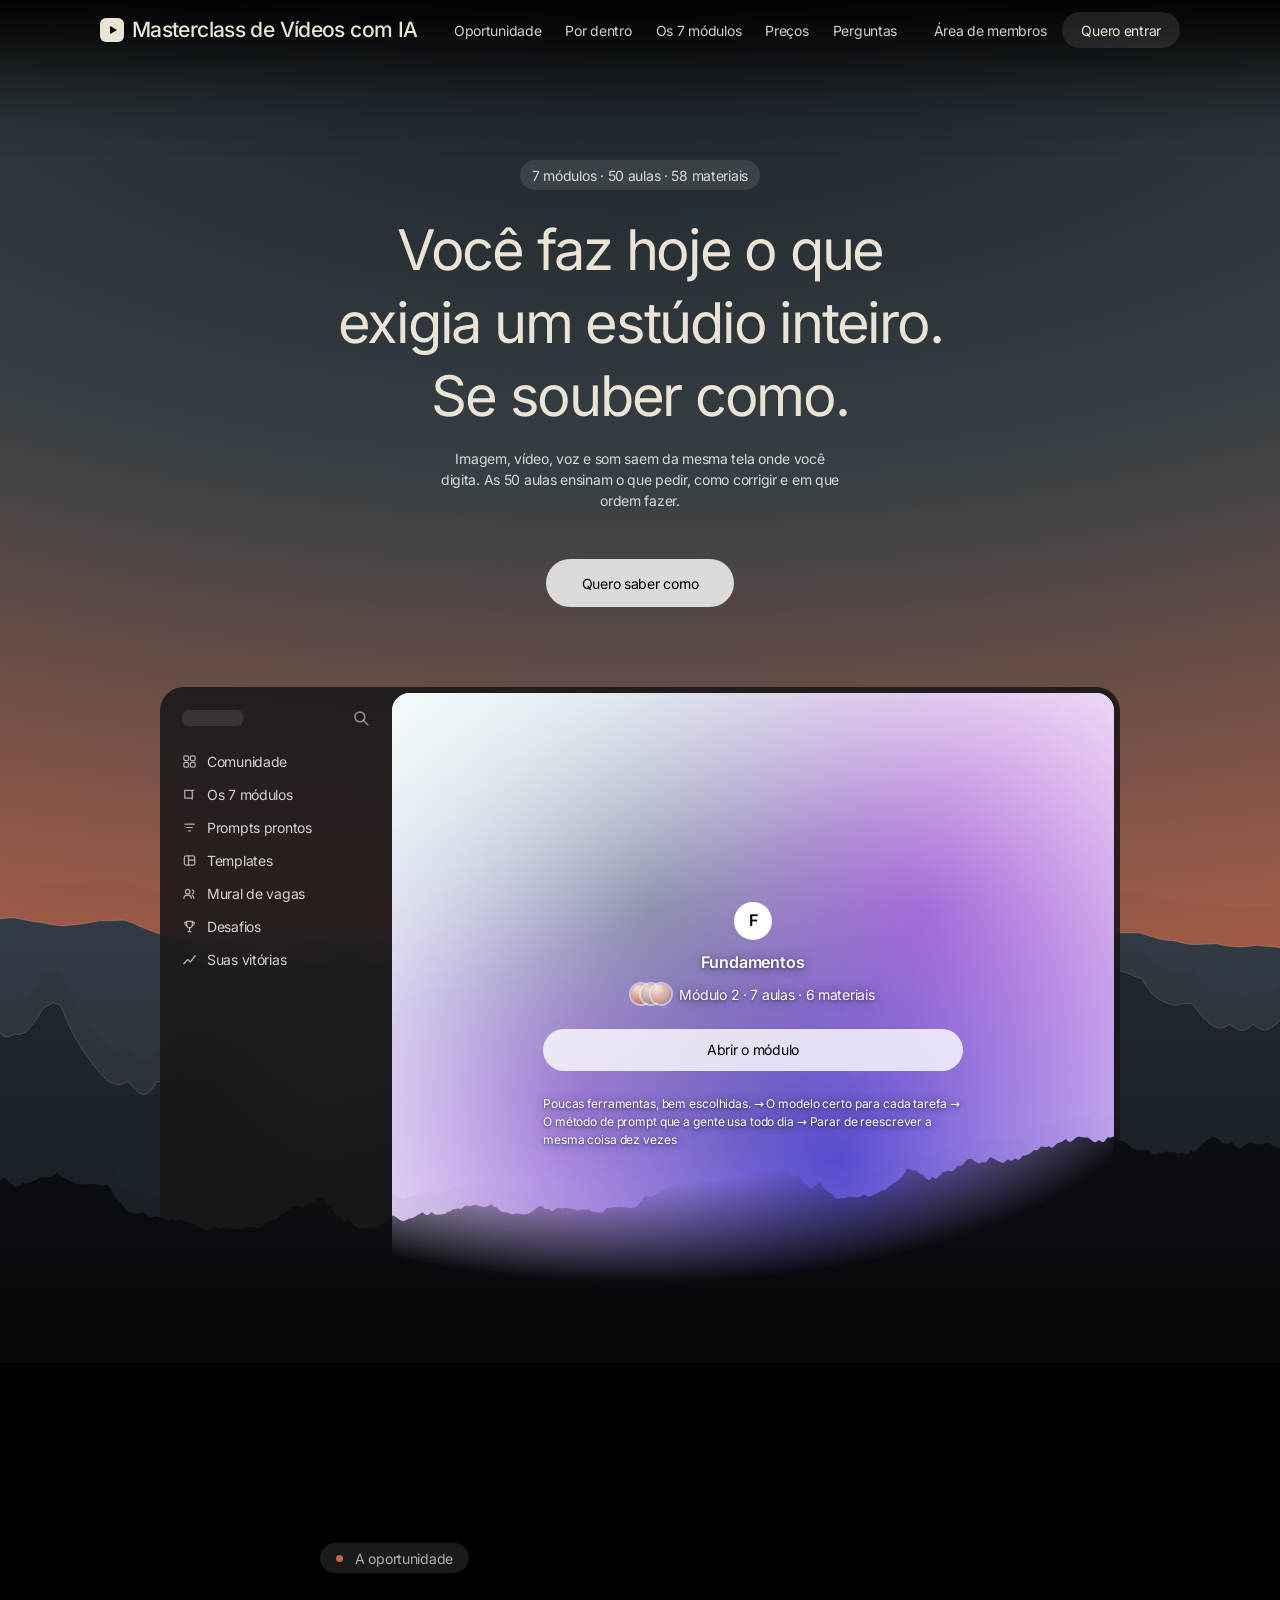
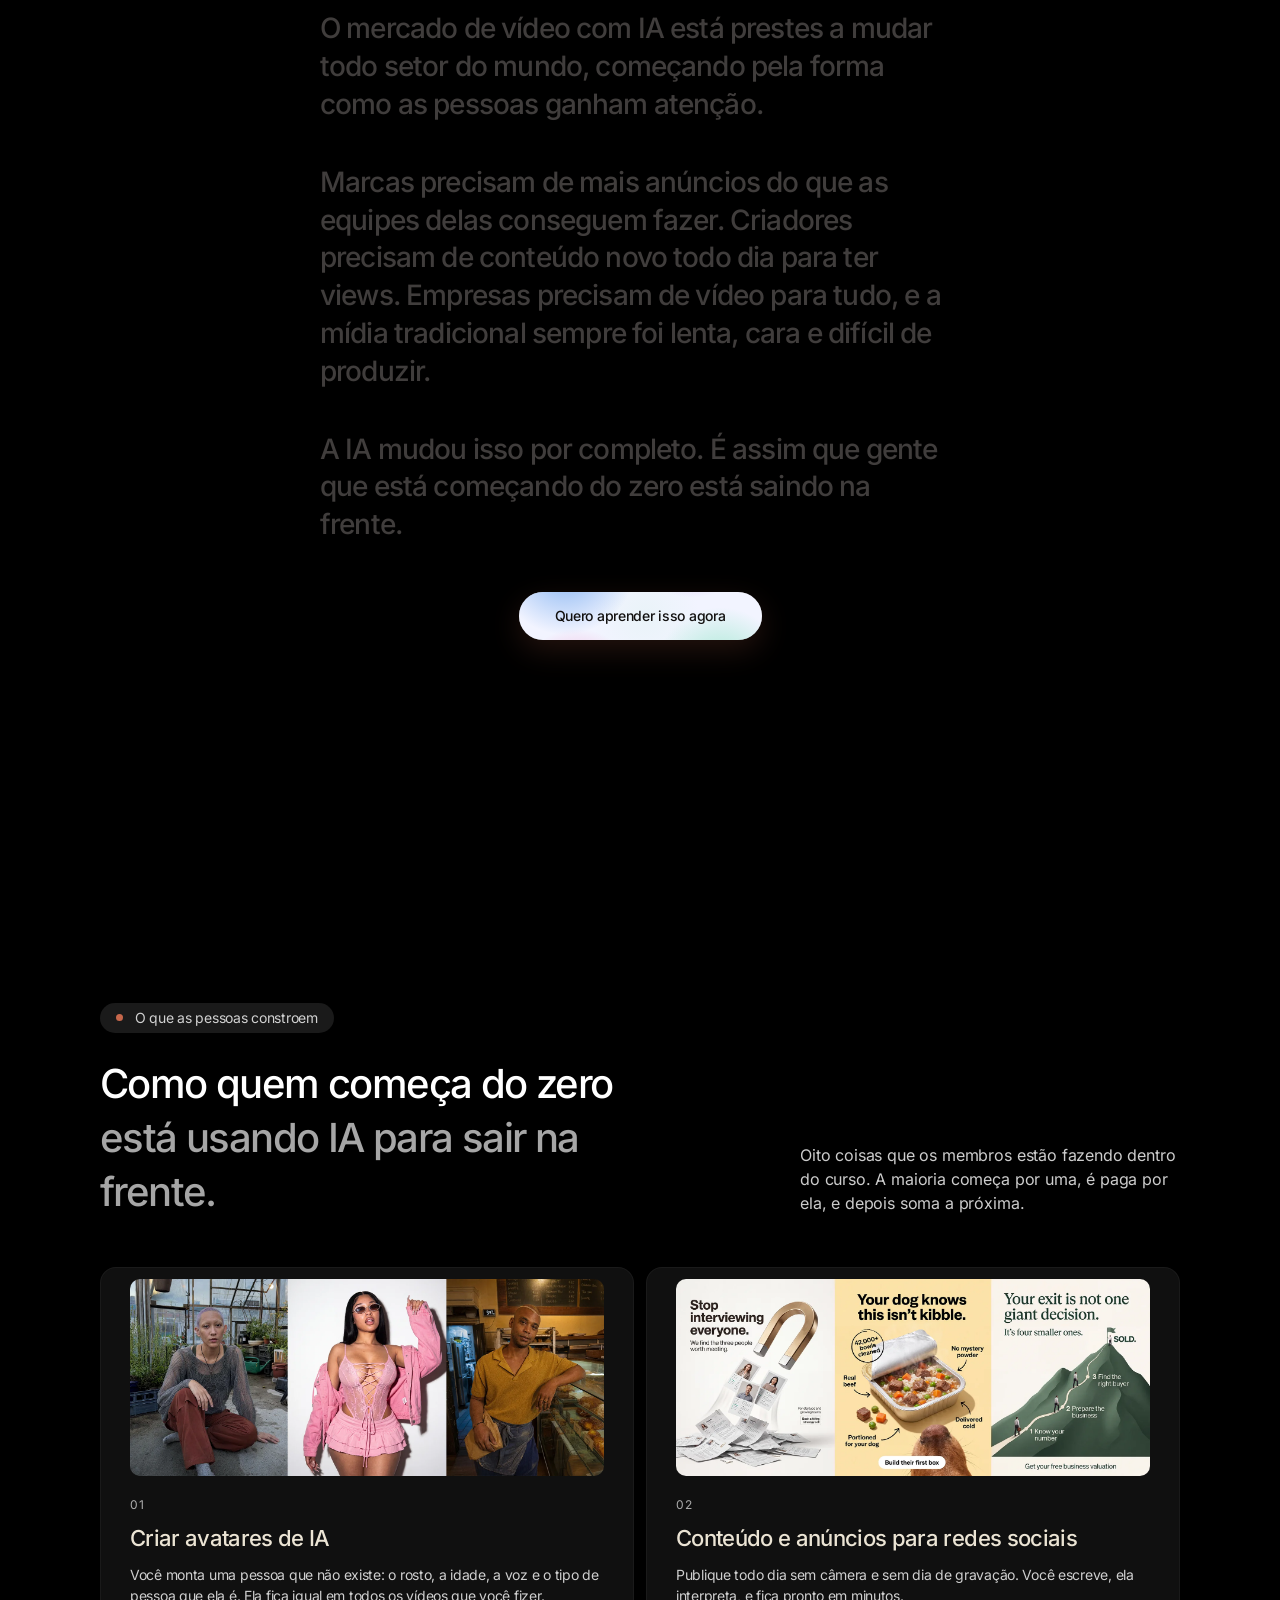
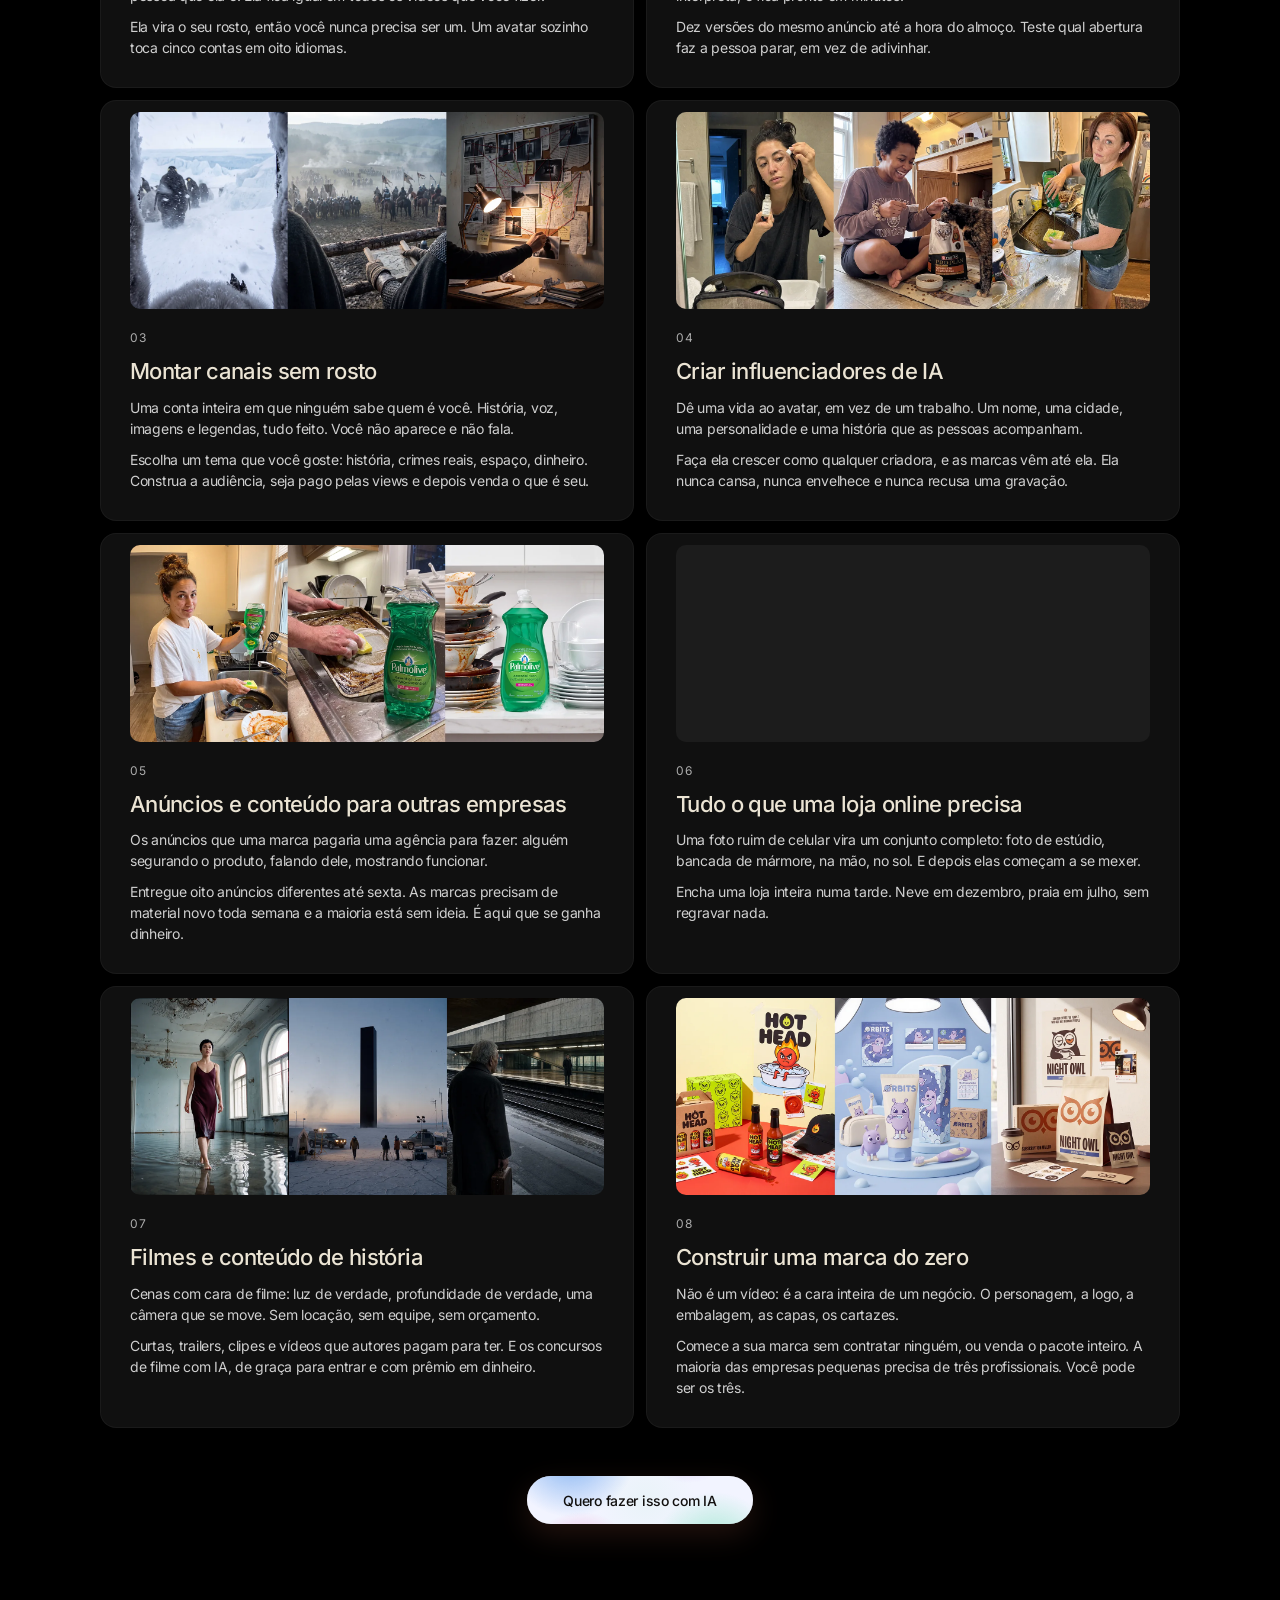
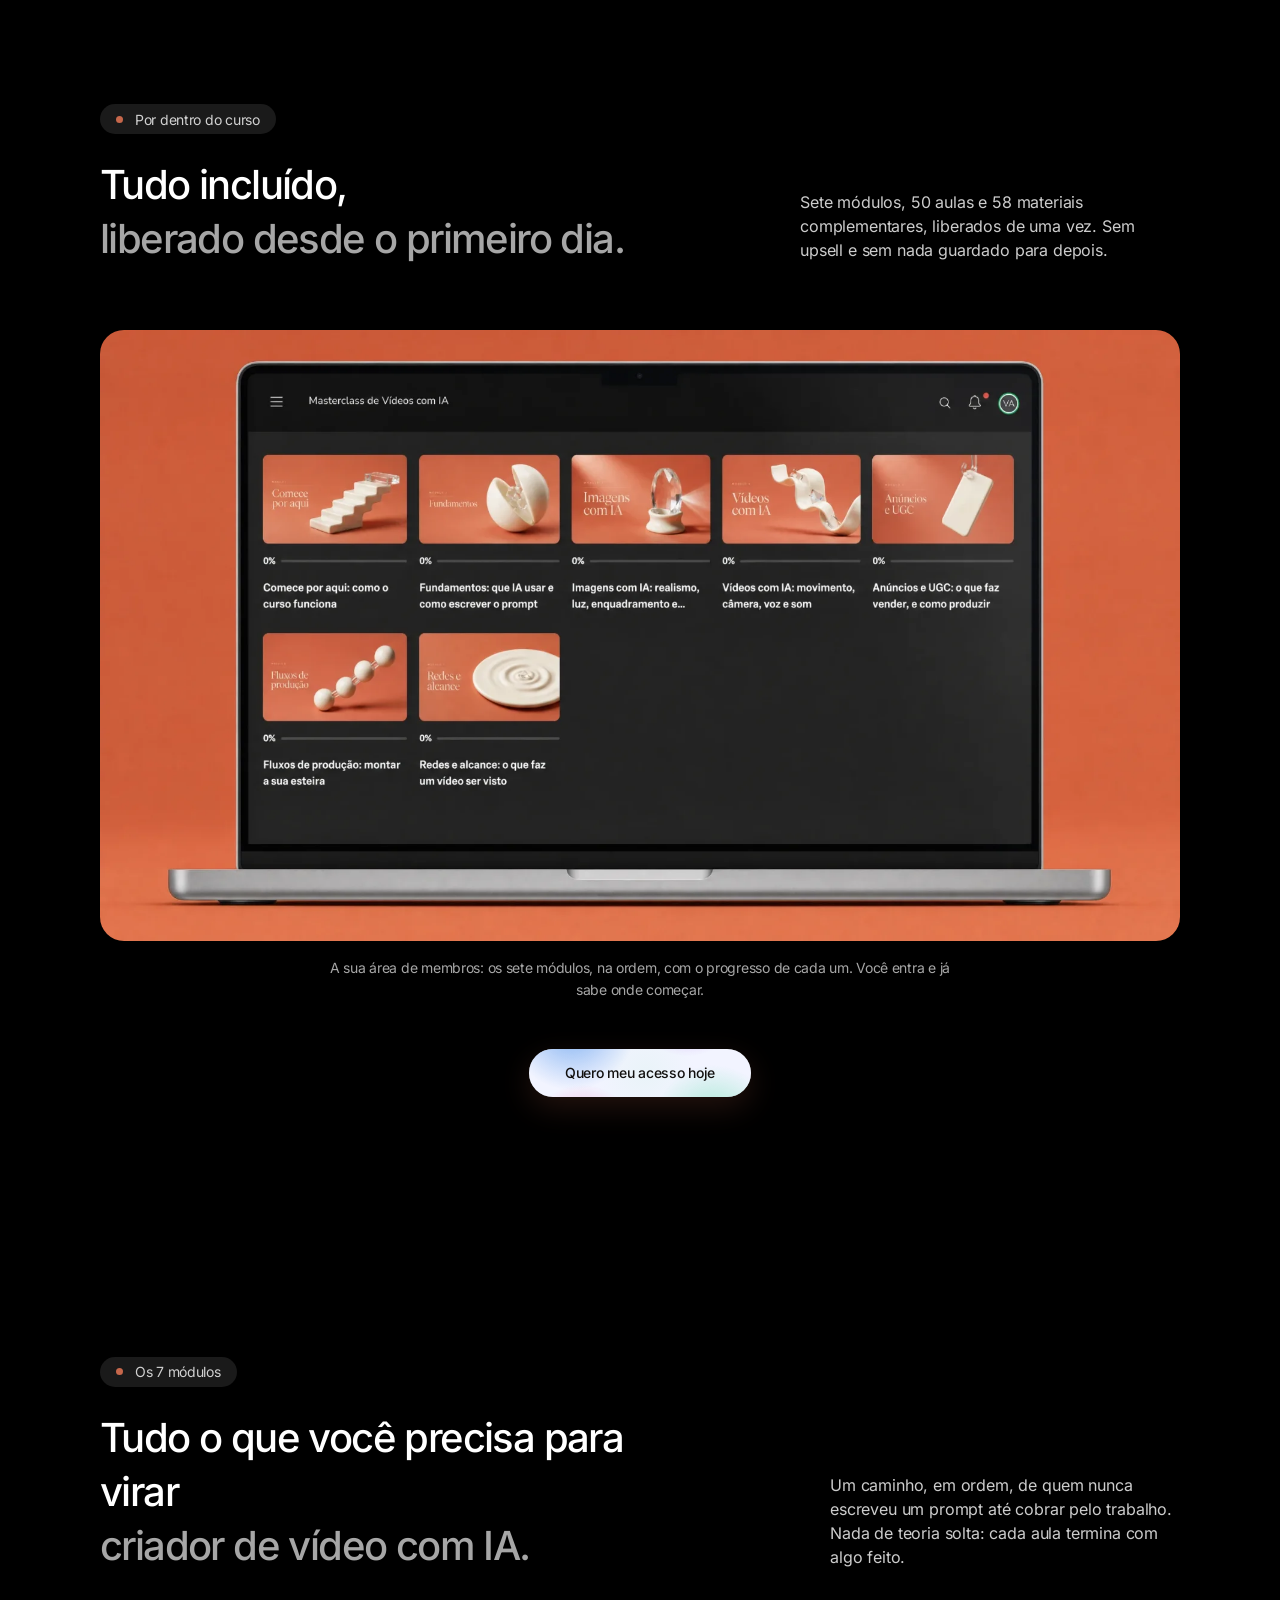
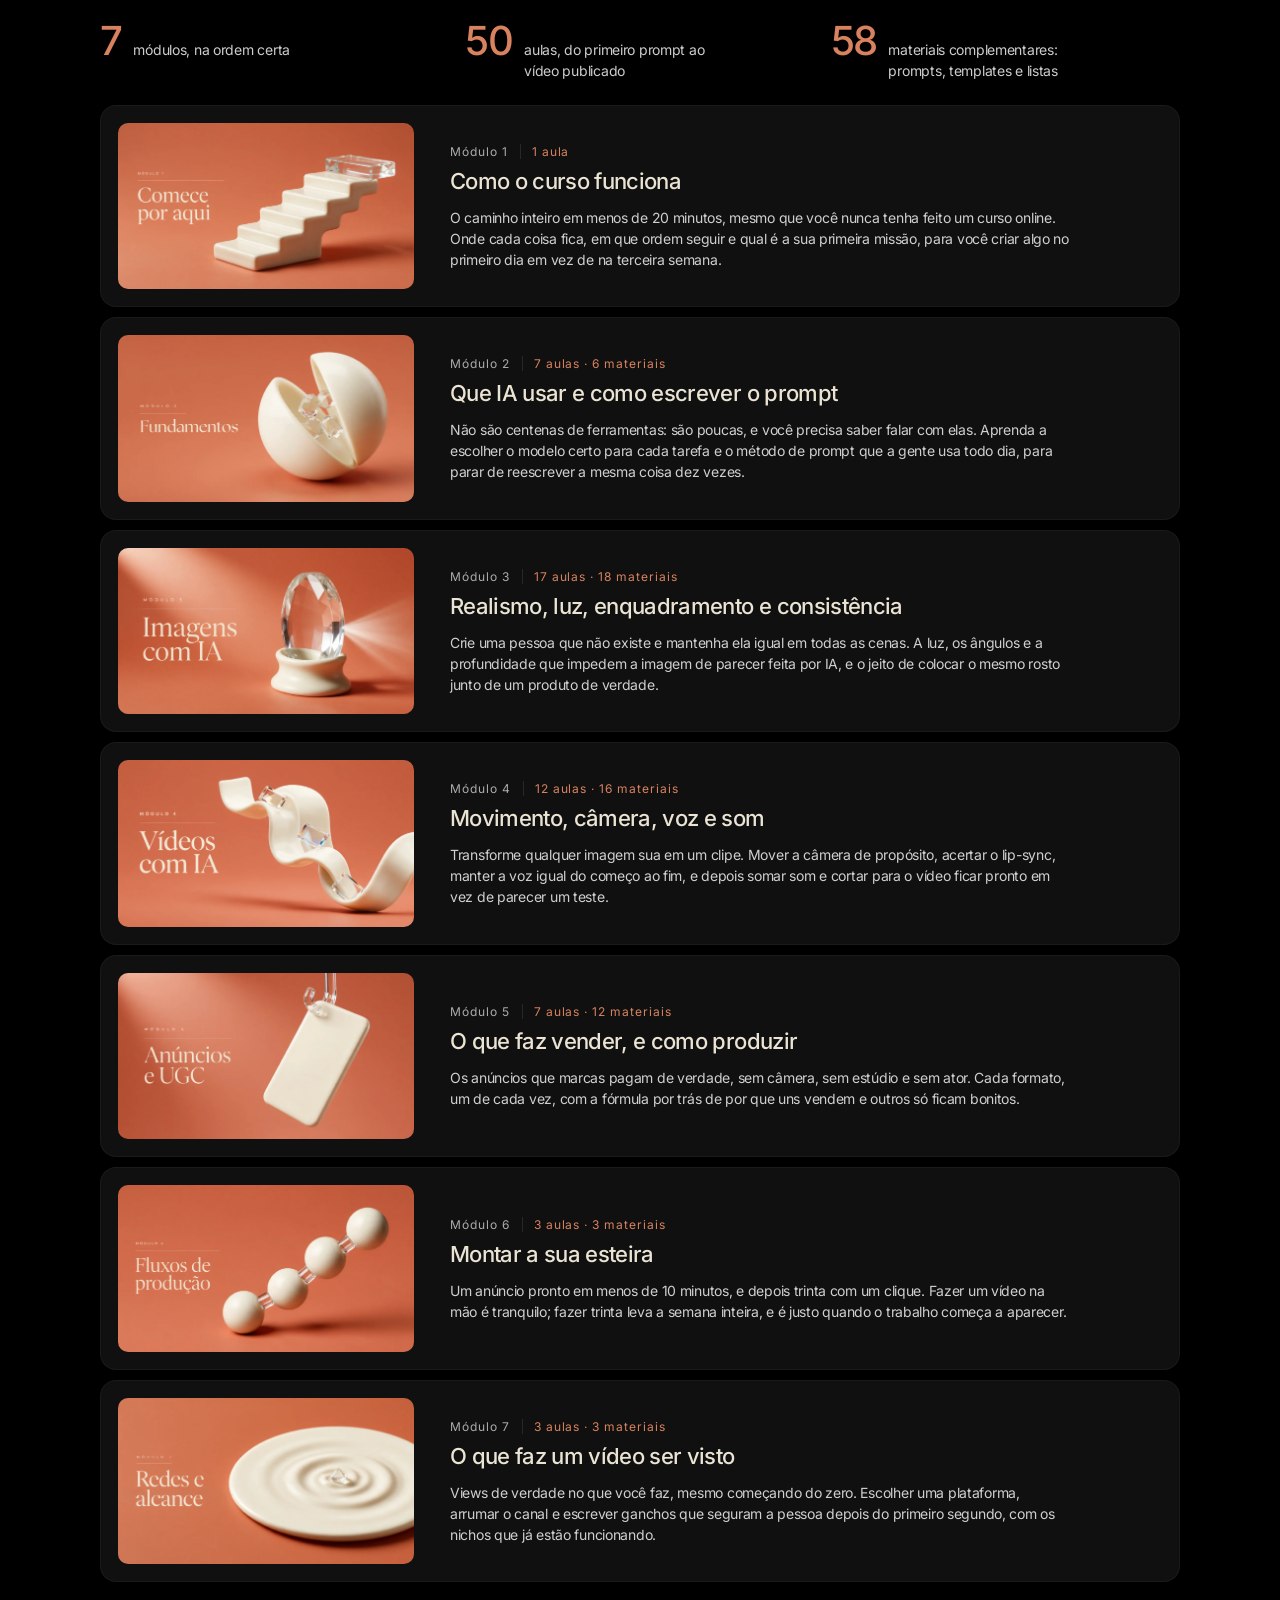
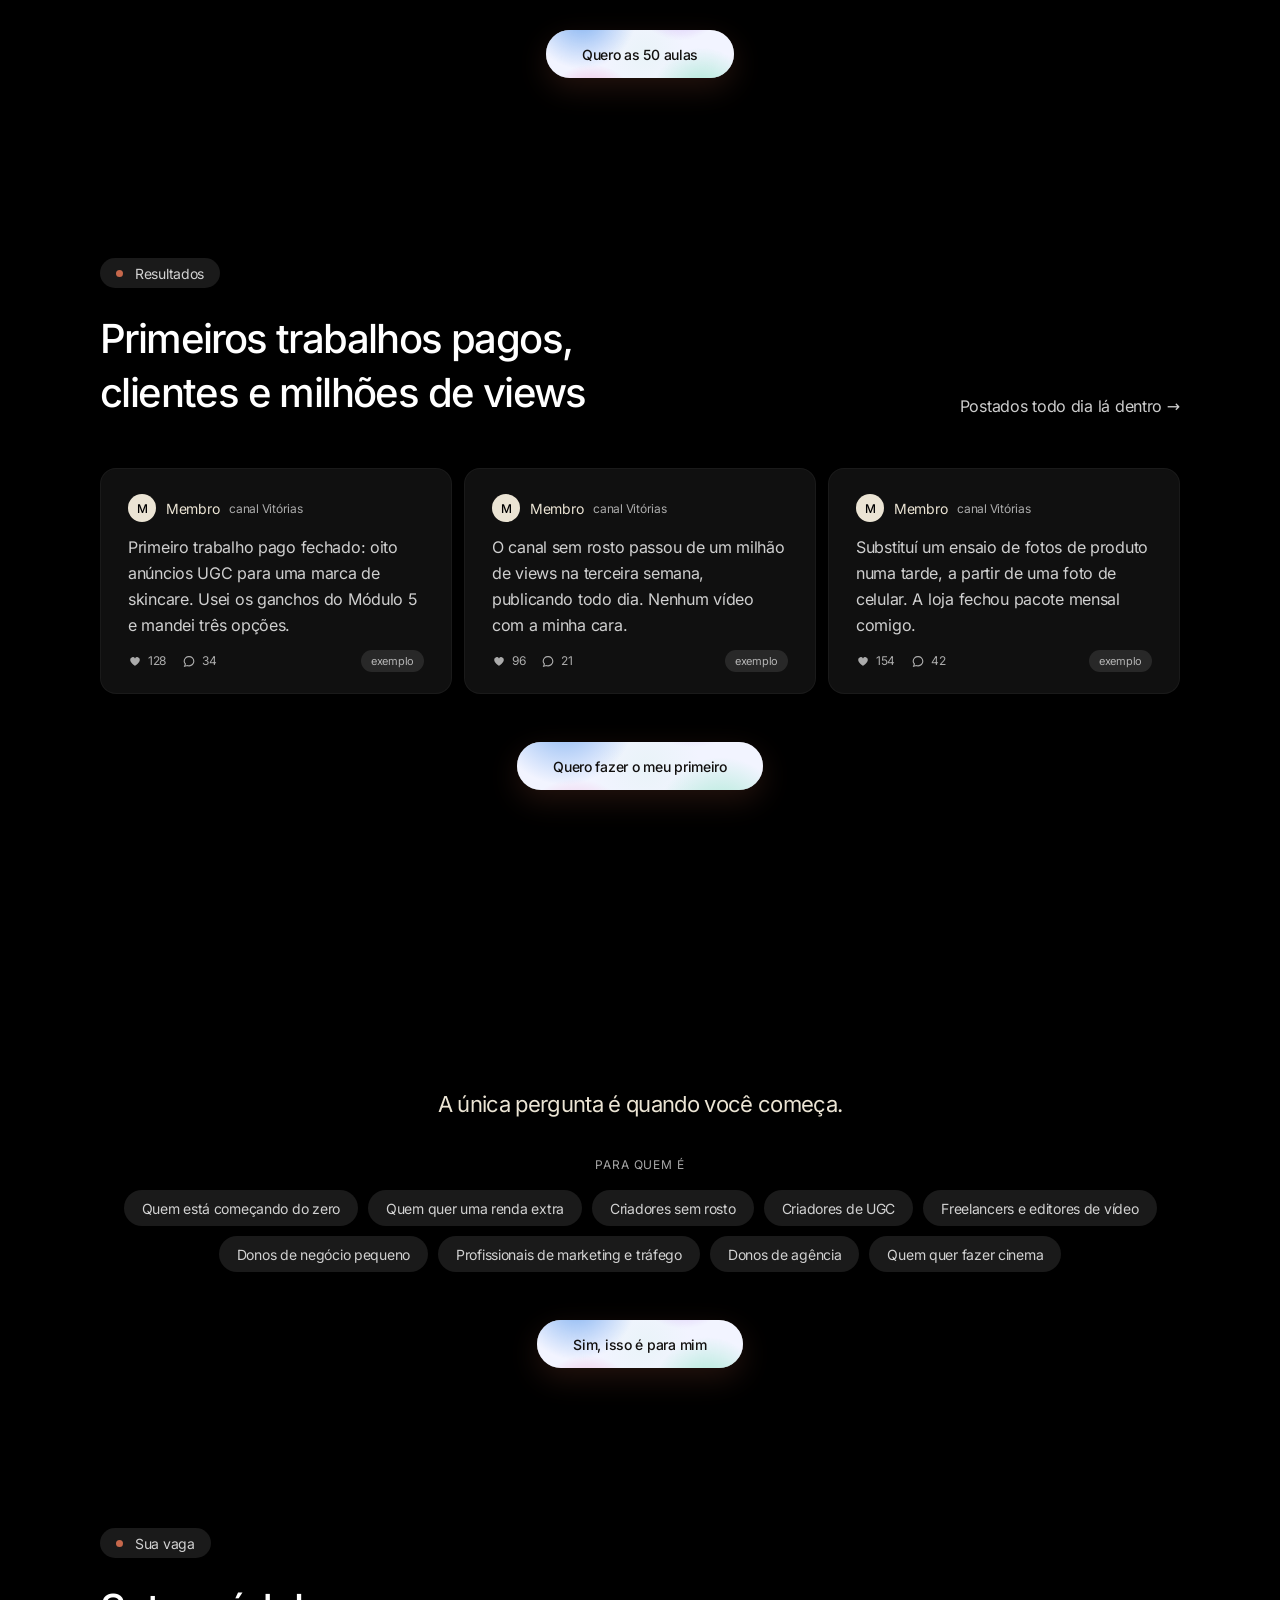
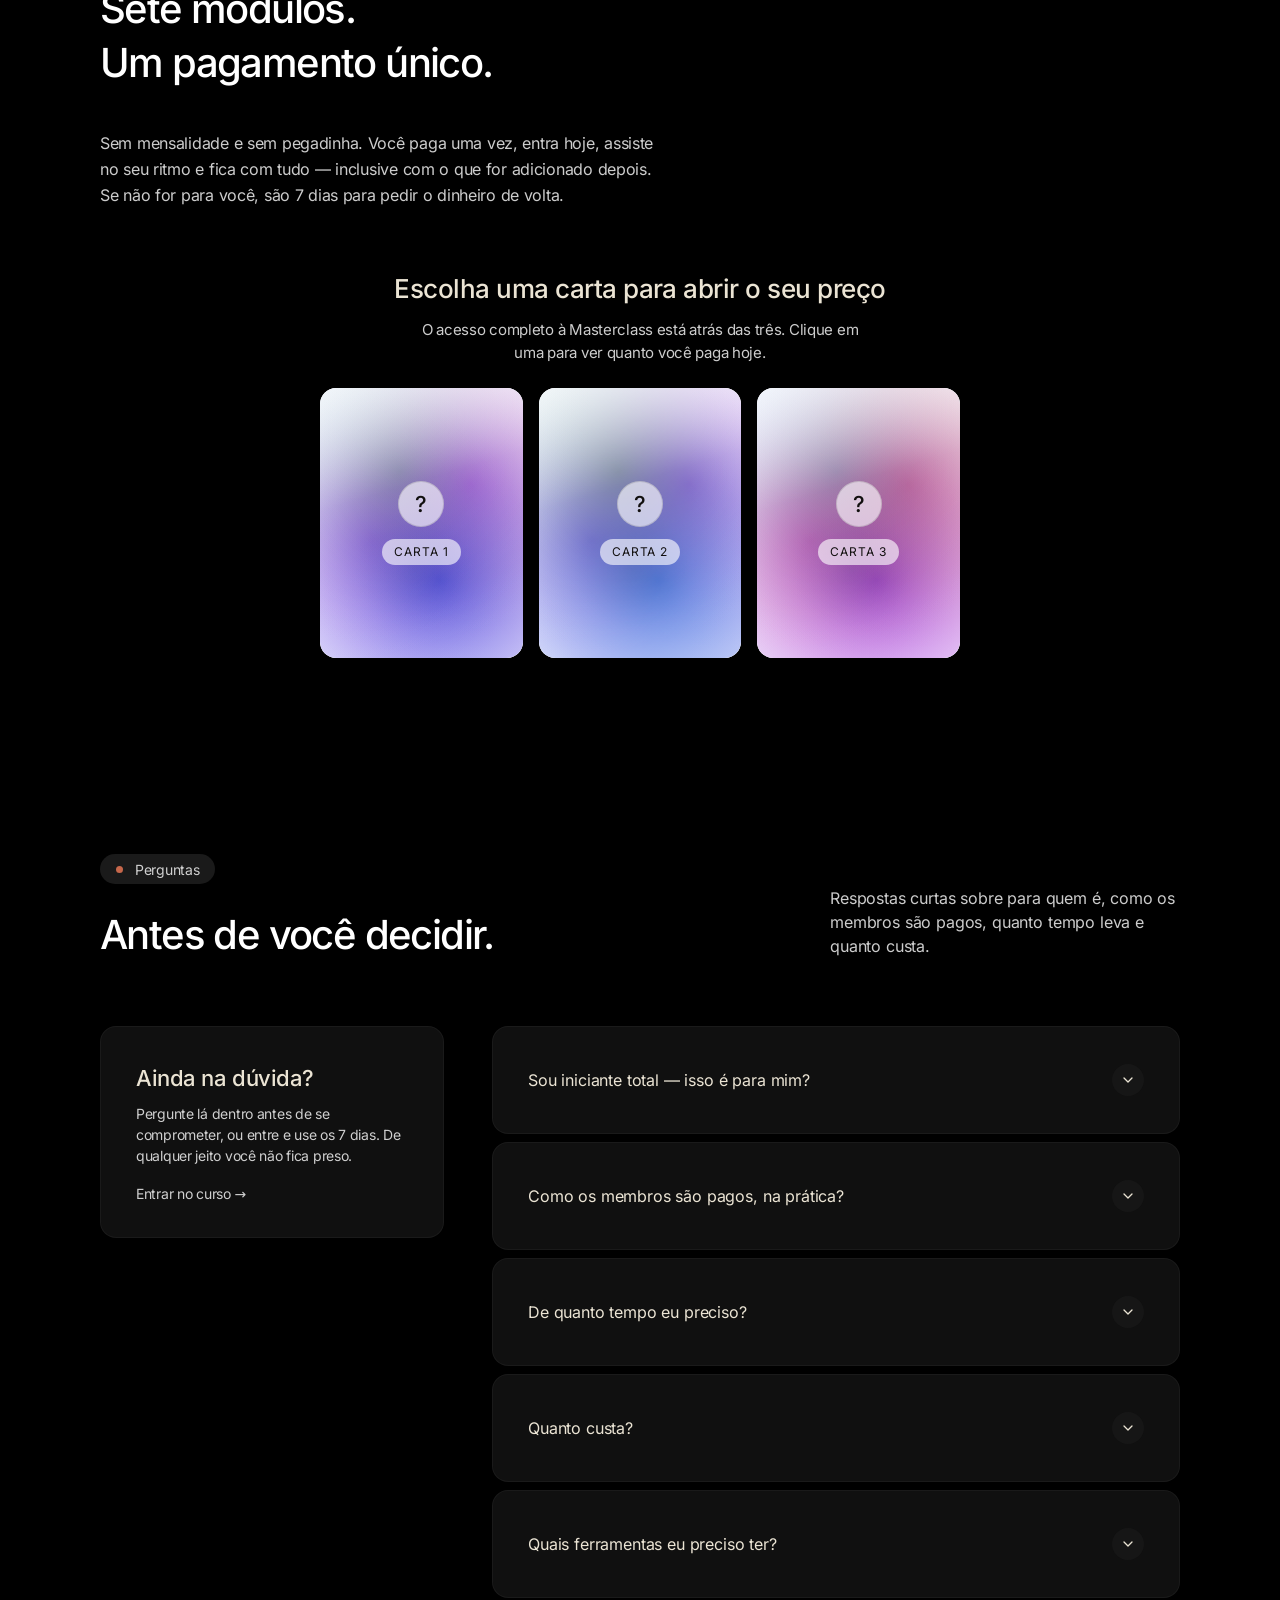
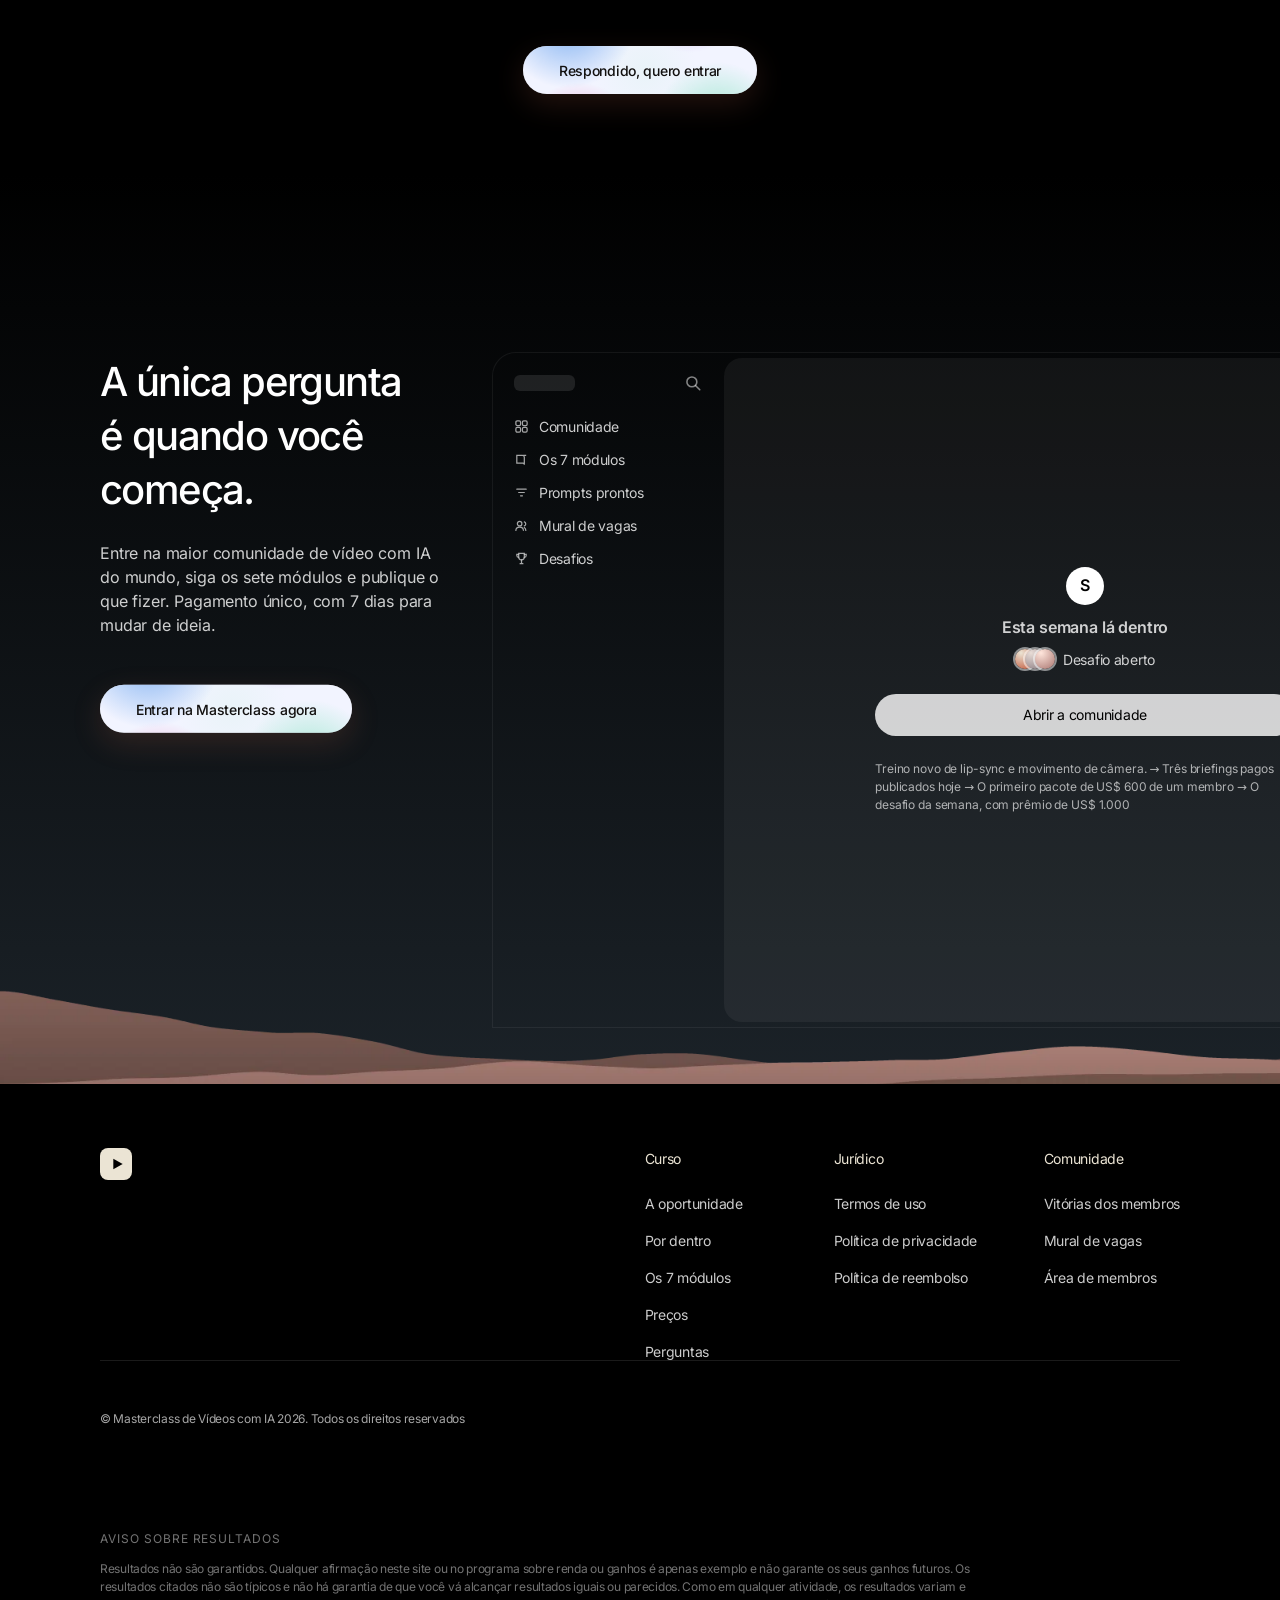
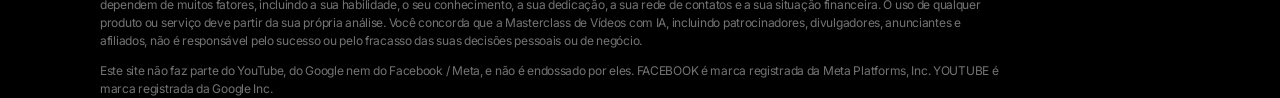
==== index.html @ fc7dba8a "Masterclass de Vídeos com IA: a página de vendas Página estática, sem build: HTML, CSS e JS à mão, t" ====
<!doctype html>
<html lang="pt-BR">
<head>
<meta charset="utf-8">
<meta name="viewport" content="width=device-width, initial-scale=1, viewport-fit=cover">
<title>Masterclass de Vídeos com IA: faça o que exigia um estúdio inteiro</title>
<meta name="description" content="Imagem, vídeo, voz e som saem da mesma tela onde você digita. As 50 aulas da Masterclass de Vídeos com IA ensinam o que pedir, como corrigir e em que ordem fazer, em sete módulos. Pagamento único, com 7 dias de garantia.">
<meta name="color-scheme" content="dark">
<link rel="icon" href="data:image/svg+xml,<svg xmlns='http://www.w3.org/2000/svg' viewBox='0 0 32 32'><rect width='32' height='32' rx='8' fill='%23EBE4D4'/><path d='M13 10.5v11l9-5.5z' fill='%23000'/></svg>">
<link rel="stylesheet" href="assets/fonts.css">
<link rel="stylesheet" href="scrollcraft.css">
<link rel="stylesheet" href="style.css">
</head>
<body>

<!-- um conjunto de ícones, desenhado para esta página, usado com <use> -->
<svg width="0" height="0" style="position:absolute" aria-hidden="true" focusable="false">
  <defs>
    <symbol id="i-search" viewBox="0 0 16 16"><circle cx="7" cy="7" r="4.4" fill="none" stroke="currentColor" stroke-width="1.4"/><path d="M10.4 10.4 14 14" stroke="currentColor" stroke-width="1.4" stroke-linecap="round"/></symbol>
    <symbol id="i-grid" viewBox="0 0 16 16"><g fill="none" stroke="currentColor" stroke-width="1.3"><rect x="2" y="2" width="5" height="5" rx="1.4"/><rect x="9" y="2" width="5" height="5" rx="1.4"/><rect x="2" y="9" width="5" height="5" rx="1.4"/><rect x="9" y="9" width="5" height="5" rx="1.4"/></g></symbol>
    <symbol id="i-chat" viewBox="0 0 16 16"><path d="M13.5 8.2a5.3 5.3 0 0 1-5.5 5.3 6 6 0 0 1-2-.3L3 14l.9-2.6A5.2 5.2 0 0 1 2.5 8.2 5.3 5.3 0 0 1 8 3a5.3 5.3 0 0 1 5.5 5.2Z" fill="none" stroke="currentColor" stroke-width="1.3"/></symbol>
    <symbol id="i-chart" viewBox="0 0 16 16"><path d="M2 12.5 6 8l3 2.6L14 4" fill="none" stroke="currentColor" stroke-width="1.4" stroke-linecap="round" stroke-linejoin="round"/></symbol>
    <symbol id="i-book" viewBox="0 0 16 16"><path d="M3 3.5h6a2 2 0 0 1 2 2v8a1.6 1.6 0 0 0-1.6-1.6H3V3.5ZM13 3.5H9.8" fill="none" stroke="currentColor" stroke-width="1.3"/></symbol>
    <symbol id="i-cal" viewBox="0 0 16 16"><g fill="none" stroke="currentColor" stroke-width="1.3" stroke-linecap="round"><rect x="2.5" y="3.5" width="11" height="10" rx="2"/><path d="M2.5 6.5h11M5.5 2v3M10.5 2v3"/></g></symbol>
    <symbol id="i-users" viewBox="0 0 16 16"><g fill="none" stroke="currentColor" stroke-width="1.3" stroke-linecap="round"><circle cx="6" cy="6" r="2.4"/><path d="M2 13.2c0-2.1 1.8-3.4 4-3.4s4 1.3 4 3.4M11 4.2a2.2 2.2 0 0 1 0 4.2M12.6 13.2c0-1.5-.6-2.5-1.6-3.1"/></g></symbol>
    <symbol id="i-award" viewBox="0 0 16 16"><g fill="none" stroke="currentColor" stroke-width="1.3" stroke-linecap="round"><path d="M5 2.5h6v4a3 3 0 0 1-6 0v-4Z"/><path d="M6.5 13.5h3M8 9.5v4M11 3.5h2v1.2a2 2 0 0 1-2 2M5 3.5H3v1.2a2 2 0 0 0 2 2"/></g></symbol>
    <symbol id="i-folder" viewBox="0 0 16 16"><path d="M2.5 4.5a1 1 0 0 1 1-1h3l1.5 1.6h4.5a1 1 0 0 1 1 1v6.4a1 1 0 0 1-1 1h-9a1 1 0 0 1-1-1v-8Z" fill="none" stroke="currentColor" stroke-width="1.2"/></symbol>
    <symbol id="i-file" viewBox="0 0 16 16"><g fill="none" stroke="currentColor" stroke-width="1.2" stroke-linejoin="round"><path d="M4 2.5h5l3 3v8H4v-11Z"/><path d="M9 2.5v3h3"/></g></symbol>
    <symbol id="i-arrow-l" viewBox="0 0 20 20"><path d="M16 10H4m0 0 5-5m-5 5 5 5" fill="none" stroke="currentColor" stroke-width="1.5" stroke-linecap="round" stroke-linejoin="round"/></symbol>
    <symbol id="i-arrow-r" viewBox="0 0 20 20"><path d="M4 10h12m0 0-5-5m5 5-5 5" fill="none" stroke="currentColor" stroke-width="1.5" stroke-linecap="round" stroke-linejoin="round"/></symbol>
    <symbol id="i-chev" viewBox="0 0 16 16"><path d="m4 6 4 4 4-4" fill="none" stroke="currentColor" stroke-width="1.3" stroke-linecap="round" stroke-linejoin="round"/></symbol>
    <symbol id="i-check" viewBox="0 0 14 14"><path d="m3.4 7.2 2.4 2.4 4.8-5" fill="none" stroke="currentColor" stroke-width="1.5" stroke-linecap="round" stroke-linejoin="round"/></symbol>
    <symbol id="i-focus" viewBox="0 0 21 21"><path d="M10.5 3v4.5m0 6V18M3 10.5h4.5m6 0H18" fill="none" stroke="currentColor" stroke-width="1.2" stroke-linecap="round"/></symbol>
    <symbol id="i-bell" viewBox="0 0 16 16"><path d="M4.5 11V7.5a3.5 3.5 0 0 1 7 0V11l1 1.2h-9L4.5 11ZM6.8 13.6a1.3 1.3 0 0 0 2.4 0" fill="none" stroke="currentColor" stroke-width="1.2" stroke-linejoin="round"/></symbol>
    <symbol id="i-plus" viewBox="0 0 16 16"><path d="M8 3.5v9M3.5 8h9" fill="none" stroke="currentColor" stroke-width="1.3" stroke-linecap="round"/></symbol>
    <symbol id="i-sliders" viewBox="0 0 16 16"><path d="M3 5h10M3 11h10M6 3.5v3M10.5 9.5v3" fill="none" stroke="currentColor" stroke-width="1.3" stroke-linecap="round"/></symbol>
    <symbol id="i-layout" viewBox="0 0 16 16"><g fill="none" stroke="currentColor" stroke-width="1.3" stroke-linejoin="round"><rect x="2.5" y="3" width="11" height="10" rx="1.8"/><path d="M7 3v10M7 7.5h6.5"/></g></symbol>
    <symbol id="i-type" viewBox="0 0 16 16"><path d="M4 13 7.4 3.5h1.2L12 13M5.4 9.4h5.2M3.5 14.5h9" fill="none" stroke="currentColor" stroke-width="1.2" stroke-linecap="round" stroke-linejoin="round"/></symbol>
    <symbol id="i-image" viewBox="0 0 16 16"><g fill="none" stroke="currentColor" stroke-width="1.2" stroke-linejoin="round"><rect x="2.5" y="3" width="11" height="10" rx="1.6"/><circle cx="6" cy="6.5" r="1.1"/><path d="m3 11.5 3.2-3 2.6 2.4 1.7-1.5 2.7 2.4"/></g></symbol>
    <symbol id="i-list" viewBox="0 0 16 16"><path d="M3 4.5h10M5 8h6M7 11.5h2" fill="none" stroke="currentColor" stroke-width="1.3" stroke-linecap="round"/></symbol>
    <symbol id="i-send" viewBox="0 0 16 16"><path d="M8 12.5v-9m0 0L4.5 7M8 3.5 11.5 7" fill="none" stroke="currentColor" stroke-width="1.5" stroke-linecap="round" stroke-linejoin="round"/></symbol>
    <symbol id="i-copy" viewBox="0 0 16 16"><g fill="none" stroke="currentColor" stroke-width="1.2"><rect x="5.5" y="5.5" width="8" height="8" rx="1.6"/><path d="M10.5 5.5V4a1.5 1.5 0 0 0-1.5-1.5H4A1.5 1.5 0 0 0 2.5 4v5A1.5 1.5 0 0 0 4 10.5h1.5"/></g></symbol>
    <symbol id="i-clock" viewBox="0 0 16 16"><g fill="none" stroke="currentColor" stroke-width="1.2" stroke-linecap="round"><circle cx="8" cy="8" r="5.5"/><path d="M8 5v3.2l2 1.3"/></g></symbol>
    <symbol id="i-link" viewBox="0 0 16 16"><path d="M7 9a2.5 2.5 0 0 0 3.6 0l2-2A2.5 2.5 0 0 0 9 3.4l-.8.8M9 7a2.5 2.5 0 0 0-3.6 0l-2 2A2.5 2.5 0 0 0 7 12.6l.8-.8" fill="none" stroke="currentColor" stroke-width="1.2" stroke-linecap="round"/></symbol>
    <symbol id="i-quote" viewBox="0 0 16 16"><path d="M3.5 11.5c0-3 .8-5 3-6.5M9.5 11.5c0-3 .8-5 3-6.5M3.5 11.5h2.5V9H3.5M9.5 11.5H12V9H9.5" fill="none" stroke="currentColor" stroke-width="1.2" stroke-linecap="round" stroke-linejoin="round"/></symbol>
    <symbol id="i-heading" viewBox="0 0 16 16"><path d="M4 3.5v9M12 3.5v9M4 8h8" fill="none" stroke="currentColor" stroke-width="1.4" stroke-linecap="round"/></symbol>
    <symbol id="i-split" viewBox="0 0 16 16"><g fill="none" stroke="currentColor" stroke-width="1.2" stroke-linejoin="round"><rect x="2" y="3.5" width="12" height="9" rx="1.6"/><path d="M8 3.5v9"/></g></symbol>
    <symbol id="i-rows" viewBox="0 0 16 16"><path d="M3 5h4M3 8h7M3 11h10" fill="none" stroke="currentColor" stroke-width="1.3" stroke-linecap="round"/></symbol>
    <symbol id="i-minus" viewBox="0 0 16 16"><path d="M3.5 8h9" fill="none" stroke="currentColor" stroke-width="1.4" stroke-linecap="round"/></symbol>
    <symbol id="i-lock" viewBox="0 0 16 16"><g fill="none" stroke="currentColor" stroke-width="1.2"><rect x="3.5" y="7" width="9" height="6.5" rx="1.6"/><path d="M5.5 7V5.5a2.5 2.5 0 0 1 5 0V7"/></g></symbol>
    <symbol id="i-eye" viewBox="0 0 16 16"><g fill="none" stroke="currentColor" stroke-width="1.2"><path d="M1.8 8S4 3.8 8 3.8 14.2 8 14.2 8 12 12.2 8 12.2 1.8 8 1.8 8Z"/><circle cx="8" cy="8" r="1.8"/></g></symbol>
    <symbol id="i-play" viewBox="0 0 16 16"><path d="M6 4.5v7l6-3.5z" fill="currentColor"/></symbol>
    <symbol id="i-x" viewBox="0 0 16 16"><path d="m4.5 4.5 7 7m0-7-7 7" fill="none" stroke="currentColor" stroke-width="1.5" stroke-linecap="round"/></symbol>
    <symbol id="i-heart" viewBox="0 0 16 16"><path d="M8 13.5S2.5 10.2 2.5 6.6A2.9 2.9 0 0 1 8 5.2a2.9 2.9 0 0 1 5.5 1.4c0 3.6-5.5 6.9-5.5 6.9z" fill="currentColor"/></symbol>
  </defs>
</svg>

<a class="f-skip" href="#about">Pular para o conteúdo</a>

<!-- ═══════════ TOPO ═══════════ -->
<header class="nav" id="nav">
  <div class="nav__bar">
    <a class="nav__mark" href="#top" aria-label="Masterclass de Vídeos com IA, voltar ao topo">
      <span class="nav__glyph" aria-hidden="true">
        <svg viewBox="0 0 24 24" fill="none"><rect width="24" height="24" rx="6" fill="#EBE4D4"/><path d="M10 8v8l7-4z" fill="#000"/></svg>
      </span>
      <span>Masterclass de Vídeos com IA</span>
    </a>
    <nav class="nav__links" aria-label="Principal">
      <a href="#about">Oportunidade</a>
      <a href="#features">Por dentro</a>
      <a href="#modules">Os 7 módulos</a>
      <a href="#pricing">Preços</a>
      <a href="#faq">Perguntas</a>
    </nav>
    <div class="nav__actions">
      <a class="nav__login" href="#start">Área de membros</a>
      <a class="btn btn--glass nav__cta" href="#pricing">Quero entrar</a>
      <button class="nav__burger" type="button" aria-label="Abrir menu" aria-expanded="false" aria-controls="navPanel">
        <svg viewBox="0 0 24 24" fill="none" aria-hidden="true"><path class="nav__burger-a" d="M4 9h16" stroke="currentColor" stroke-width="1.6" stroke-linecap="round"/><path class="nav__burger-b" d="M4 15h16" stroke="currentColor" stroke-width="1.6" stroke-linecap="round"/></svg>
      </button>
    </div>
  </div>
  <div class="nav__panel" id="navPanel" hidden>
    <nav aria-label="Menu">
      <a href="#about">Oportunidade</a>
      <a href="#features">Por dentro</a>
      <a href="#modules">Os 7 módulos</a>
      <a href="#pricing">Preços</a>
      <a href="#faq">Perguntas</a>
    </nav>
    <a class="btn btn--glass" href="#pricing">Quero entrar</a>
  </div>
</header>

<main>

  <!-- ═══════════ TOPO DA PÁGINA ═══════════ -->
  <section id="top" class="hero-act" data-sc-act="flow">
    <div class="hero">

      <div class="hero__sky" aria-hidden="true"></div>

      <div class="ridge ridge--far" aria-hidden="true"><canvas id="ridgeFar"></canvas></div>
      <div class="ridge ridge--mid" aria-hidden="true"><canvas id="ridgeMid"></canvas></div>
      <div class="ridge ridge--near" aria-hidden="true"><canvas id="ridgeNear"></canvas></div>

      <div class="hero__copy" data-sc-cue="0 1 0 0">
        <span class="pill pill--plain">7 módulos &middot; 50 aulas &middot; 58 materiais</span>
        <!-- os espaços depois de cada <br> importam: no celular as quebras
             somem e as palavras precisam manter o espaço -->
        <h1 class="t-hero">Você faz hoje o que<br> exigia um estúdio inteiro.<br> Se souber como.</h1>
        <p class="hero__sub">Imagem, vídeo, voz e som saem da mesma tela onde você digita. As 50
          aulas ensinam o que pedir, como corrigir e em que ordem fazer.</p>
        <a class="btn btn--solid btn--lg" href="#pricing">Quero saber como</a>
      </div>

      <!-- o painel de membro: uma ilustração, escondida de leitores de tela -->
      <div class="app app--hero" aria-hidden="true">
        <div class="app__side">
          <div class="app__search"><i></i><svg><use href="#i-search"/></svg></div>
          <ul class="app__nav">
            <li aria-current="true"><svg><use href="#i-grid"/></svg>Comunidade</li>
            <li><svg><use href="#i-book"/></svg>Os 7 módulos</li>
            <li><svg><use href="#i-list"/></svg>Prompts prontos</li>
            <li><svg><use href="#i-layout"/></svg>Templates</li>
            <li><svg><use href="#i-users"/></svg>Mural de vagas</li>
            <li><svg><use href="#i-award"/></svg>Desafios</li>
            <li><svg><use href="#i-chart"/></svg>Suas vitórias</li>
          </ul>
        </div>

        <div class="app__main">
          <canvas class="app__mesh" id="mesh"></canvas>
          <!-- quatro projetos de membros, um por vez -->
          <div class="rotor" data-rotor>
            <div class="preview is-on" data-tint="0">
              <span class="preview__av">F</span>
              <p class="preview__name">Fundamentos</p>
              <p class="preview__meta"><span class="preview__faces"><i></i><i></i><i></i></span>Módulo 2 &middot; 7 aulas &middot; 6 materiais</p>
              <a class="preview__cta" href="#pricing" tabindex="-1">Abrir o módulo</a>
              <p class="preview__desc">Poucas ferramentas, bem escolhidas. &rarr; O modelo certo para cada tarefa &rarr; O método de prompt que a gente usa todo dia &rarr; Parar de reescrever a mesma coisa dez vezes</p>
            </div>
            <div class="preview" data-tint="96">
              <span class="preview__av">I</span>
              <p class="preview__name">Imagens com IA</p>
              <p class="preview__meta"><span class="preview__faces"><i></i><i></i><i></i></span>Módulo 3 &middot; 17 aulas &middot; 18 materiais</p>
              <a class="preview__cta" href="#pricing" tabindex="-1">Abrir o módulo</a>
              <p class="preview__desc">Realismo, luz, enquadramento e consistência. &rarr; A luz e os ângulos que tiram a cara de IA &rarr; A mesma pessoa em todas as cenas &rarr; O mesmo rosto junto de um produto de verdade</p>
            </div>
            <div class="preview" data-tint="-52">
              <span class="preview__av">V</span>
              <p class="preview__name">Vídeos com IA</p>
              <p class="preview__meta"><span class="preview__faces"><i></i><i></i><i></i></span>Módulo 4 &middot; 12 aulas &middot; 16 materiais</p>
              <a class="preview__cta" href="#pricing" tabindex="-1">Abrir o módulo</a>
              <p class="preview__desc">Movimento, câmera, voz e som. &rarr; Mover a câmera de propósito &rarr; Lip-sync e a mesma voz do começo ao fim &rarr; Som e corte até o vídeo ficar pronto</p>
            </div>
            <div class="preview" data-tint="150">
              <span class="preview__av">A</span>
              <p class="preview__name">Anúncios e UGC</p>
              <p class="preview__meta"><span class="preview__faces"><i></i><i></i><i></i></span>Módulo 5 &middot; 7 aulas &middot; 12 materiais</p>
              <a class="preview__cta" href="#pricing" tabindex="-1">Abrir o módulo</a>
              <p class="preview__desc">O que faz vender, e como produzir. &rarr; Sem câmera, sem estúdio e sem ator &rarr; Cada formato, um de cada vez &rarr; Por que uns vendem e outros só ficam bonitos</p>
            </div>
          </div>
        </div>
      </div>

    </div>
  </section>

  <!-- ═══════════ NÚMEROS ═══════════ -->
  <!-- ═══════════ A OPORTUNIDADE ═══════════ -->
  <section id="about" class="intro" data-sc-act="flow">
    <div class="intro__col">
      <span class="pill pill--dim" data-sc-in><i aria-hidden="true"></i>A oportunidade</span>
      <div class="intro__body" data-intro>
        <p class="intro__p" data-sc-in>O mercado de vídeo com IA está prestes a mudar todo setor
          do mundo, começando pela forma como as pessoas ganham atenção.</p>
        <p class="intro__p" data-sc-in>Marcas precisam de mais anúncios do que as equipes delas
          conseguem fazer. Criadores precisam de conteúdo novo todo dia para ter views. Empresas
          precisam de vídeo para tudo, e a mídia tradicional sempre foi lenta, cara e difícil de
          produzir.</p>
        <p class="intro__p" data-sc-in>A IA mudou isso por completo. É assim que gente que está
          começando do zero está saindo na frente.</p>
      </div>

      <div class="cta-band" data-sc-in>
        <a class="btn btn--lg btn--mesh" href="#pricing">Quero aprender isso agora</a>
      </div>
    </div>
  </section>

  <!-- ═══════════ O QUE AS PESSOAS CONSTROEM ═══════════ -->
  <section id="uses" class="uses" data-sc-act="flow">
    <div class="shell">
      <div class="head">
        <div class="head__main" data-sc-in>
          <span class="pill"><i aria-hidden="true"></i>O que as pessoas constroem</span>
          <h2 class="t-xl">Como quem começa do zero<br class="br-d"> <span class="t-dim">está usando IA para sair na frente.</span></h2>
        </div>
        <p class="head__aside head__aside--wide" data-sc-in>Oito coisas que os membros estão
          fazendo dentro do curso. A maioria começa por uma, é paga por ela, e depois soma a
          próxima.</p>
      </div>

      <div class="uses__grid" data-sc-in data-sc-stagger="50">
        <article class="use rim">
          <img class="use__img" src="assets/site/how-1-avatars.webp" alt="Três avatares de IA fotorrealistas" width="719" height="299" decoding="async" loading="lazy">
          <p class="use__n">01</p>
          <h3 class="use__h">Criar avatares de IA</h3>
          <p class="use__p">Você monta uma pessoa que não existe: o rosto, a idade, a voz e o
            tipo de pessoa que ela é. Ela fica igual em todos os vídeos que você fizer.</p>
          <p class="use__p">Ela vira o seu rosto, então você nunca precisa ser um. Um avatar
            sozinho toca cinco contas em oito idiomas.</p>
        </article>
        <article class="use rim">
          <img class="use__img" src="assets/site/how-2-social-ads.webp" alt="Três anúncios feitos com IA para redes sociais" width="719" height="299" decoding="async" loading="lazy">
          <p class="use__n">02</p>
          <h3 class="use__h">Conteúdo e anúncios para redes sociais</h3>
          <p class="use__p">Publique todo dia sem câmera e sem dia de gravação. Você escreve, ela
            interpreta, e fica pronto em minutos.</p>
          <p class="use__p">Dez versões do mesmo anúncio até a hora do almoço. Teste qual abertura
            faz a pessoa parar, em vez de adivinhar.</p>
        </article>
        <article class="use rim">
          <img class="use__img" src="assets/site/how-3-faceless.webp" alt="Três cenas de canais sem rosto feitos com IA" width="719" height="299" decoding="async" loading="lazy">
          <p class="use__n">03</p>
          <h3 class="use__h">Montar canais sem rosto</h3>
          <p class="use__p">Uma conta inteira em que ninguém sabe quem é você. História, voz,
            imagens e legendas, tudo feito. Você não aparece e não fala.</p>
          <p class="use__p">Escolha um tema que você goste: história, crimes reais, espaço,
            dinheiro. Construa a audiência, seja pago pelas views e depois venda o que é seu.</p>
        </article>
        <article class="use rim">
          <img class="use__img" src="assets/site/how-4-influencer.webp" alt="Conteúdo de influenciadora de IA com aparência de vida real" width="719" height="299" decoding="async" loading="lazy">
          <p class="use__n">04</p>
          <h3 class="use__h">Criar influenciadores de IA</h3>
          <p class="use__p">Dê uma vida ao avatar, em vez de um trabalho. Um nome, uma cidade, uma
            personalidade e uma história que as pessoas acompanham.</p>
          <p class="use__p">Faça ela crescer como qualquer criadora, e as marcas vêm até ela. Ela
            nunca cansa, nunca envelhece e nunca recusa uma gravação.</p>
        </article>
        <article class="use rim">
          <img class="use__img" src="assets/site/how-5-business-ads.webp" alt="Anúncios UGC feitos com IA para uma marca de produto de limpeza" width="719" height="299" decoding="async" loading="lazy">
          <p class="use__n">05</p>
          <h3 class="use__h">Anúncios e conteúdo para outras empresas</h3>
          <p class="use__p">Os anúncios que uma marca pagaria uma agência para fazer: alguém
            segurando o produto, falando dele, mostrando funcionar.</p>
          <p class="use__p">Entregue oito anúncios diferentes até sexta. As marcas precisam de
            material novo toda semana e a maioria está sem ideia. É aqui que se ganha dinheiro.</p>
        </article>
        <article class="use rim">
          <img class="use__img" src="assets/site/how-6-ecom.webp" alt="Fotos de produto para loja online feitas com IA" width="719" height="299" decoding="async" loading="lazy">
          <p class="use__n">06</p>
          <h3 class="use__h">Tudo o que uma loja online precisa</h3>
          <p class="use__p">Uma foto ruim de celular vira um conjunto completo: foto de estúdio,
            bancada de mármore, na mão, no sol. E depois elas começam a se mexer.</p>
          <p class="use__p">Encha uma loja inteira numa tarde. Neve em dezembro, praia em julho,
            sem regravar nada.</p>
        </article>
        <article class="use rim">
          <img class="use__img" src="assets/site/how-7-films.webp" alt="Cenas cinematográficas feitas com IA" width="719" height="299" decoding="async" loading="lazy">
          <p class="use__n">07</p>
          <h3 class="use__h">Filmes e conteúdo de história</h3>
          <p class="use__p">Cenas com cara de filme: luz de verdade, profundidade de verdade, uma
            câmera que se move. Sem locação, sem equipe, sem orçamento.</p>
          <p class="use__p">Curtas, trailers, clipes e vídeos que autores pagam para ter. E os
            concursos de filme com IA, de graça para entrar e com prêmio em dinheiro.</p>
        </article>
        <article class="use rim">
          <img class="use__img" src="assets/site/how-8-brand.webp" alt="Três identidades de marca completas feitas com IA" width="719" height="299" decoding="async" loading="lazy">
          <p class="use__n">08</p>
          <h3 class="use__h">Construir uma marca do zero</h3>
          <p class="use__p">Não é um vídeo: é a cara inteira de um negócio. O personagem, a
            logo, a embalagem, as capas, os cartazes.</p>
          <p class="use__p">Comece a sua marca sem contratar ninguém, ou venda o pacote inteiro. A
            maioria das empresas pequenas precisa de três profissionais. Você pode ser os três.</p>
        </article>
      </div>

      <div class="cta-band" data-sc-in>
        <a class="btn btn--lg btn--mesh" href="#pricing">Quero fazer isso com IA</a>
      </div>
    </div>
  </section>

  <!-- ═══════════ POR DENTRO ═══════════ -->
  <section id="features" class="tour" data-sc-act="flow">
    <div class="shell">
      <div class="head">
        <div class="head__main" data-sc-in>
          <span class="pill"><i aria-hidden="true"></i>Por dentro do curso</span>
          <h2 class="t-xl">Tudo incluído,<br class="br-d"> <span class="t-dim">liberado desde o primeiro dia.</span></h2>
        </div>
        <p class="head__aside head__aside--wide" data-sc-in>Sete módulos, 50 aulas e 58 materiais
          complementares, liberados de uma vez. Sem upsell e sem nada guardado para depois.</p>
      </div>

      <figure class="shot" data-sc-in>
        <img class="shot__img" src="assets/plataforma.webp" alt="A área de membros da Masterclass de Vídeos com IA, com as capas dos sete módulos e o progresso de cada um" width="1800" height="1018" decoding="async" loading="lazy">
        <figcaption class="shot__cap">A sua área de membros: os sete módulos, na ordem, com o
          progresso de cada um. Você entra e já sabe onde começar.</figcaption>
      </figure>

      <div class="cta-band" data-sc-in>
        <a class="btn btn--lg btn--mesh" href="#pricing">Quero meu acesso hoje</a>
      </div>
    </div>
  </section>

  <!-- ═══════════ OS 7 MÓDULOS ═══════════ -->
  <section id="modules" class="phases" data-sc-act="flow">
    <div class="shell">
      <div class="head">
        <div class="head__main" data-sc-in>
          <span class="pill"><i aria-hidden="true"></i>Os 7 módulos</span>
          <h2 class="t-xl">Tudo o que você precisa para virar<br class="br-d"> <span class="t-dim">criador de vídeo com IA.</span></h2>
        </div>
        <p class="head__aside" data-sc-in>Um caminho, em ordem, de quem nunca escreveu um prompt
          até cobrar pelo trabalho. Nada de teoria solta: cada aula termina com algo feito.</p>
      </div>

      <ul class="mods__stats" data-sc-in data-sc-stagger="60">
        <li><b>7</b><span>módulos, na ordem certa</span></li>
        <li><b>50</b><span>aulas, do primeiro prompt ao vídeo publicado</span></li>
        <li><b>58</b><span>materiais complementares: prompts, templates e listas</span></li>
      </ul>

      <ol class="mods" data-sc-in data-sc-stagger="40">
        <li class="mod rim">
          <img class="mod__cover" src="assets/modulo1.webp" alt="Capa do módulo 1, Comece por aqui" width="1200" height="675" decoding="async" loading="lazy">
          <div class="mod__text">
            <p class="mod__n">Módulo 1<span class="mod__meta">1 aula</span></p>
            <h3 class="mod__h">Como o curso funciona</h3>
            <p class="mod__p">O caminho inteiro em menos de 20 minutos, mesmo que você nunca tenha feito um curso online. Onde cada coisa fica, em que ordem seguir e qual é a sua primeira missão, para você criar algo no primeiro dia em vez de na terceira semana.</p>
          </div>
        </li>
        <li class="mod rim">
          <img class="mod__cover" src="assets/modulo2.webp" alt="Capa do módulo 2, Fundamentos" width="1200" height="675" decoding="async" loading="lazy">
          <div class="mod__text">
            <p class="mod__n">Módulo 2<span class="mod__meta">7 aulas &middot; 6 materiais</span></p>
            <h3 class="mod__h">Que IA usar e como escrever o prompt</h3>
            <p class="mod__p">Não são centenas de ferramentas: são poucas, e você precisa saber falar com elas. Aprenda a escolher o modelo certo para cada tarefa e o método de prompt que a gente usa todo dia, para parar de reescrever a mesma coisa dez vezes.</p>
          </div>
        </li>
        <li class="mod rim">
          <img class="mod__cover" src="assets/modulo3.webp" alt="Capa do módulo 3, Imagens com IA" width="1200" height="675" decoding="async" loading="lazy">
          <div class="mod__text">
            <p class="mod__n">Módulo 3<span class="mod__meta">17 aulas &middot; 18 materiais</span></p>
            <h3 class="mod__h">Realismo, luz, enquadramento e consistência</h3>
            <p class="mod__p">Crie uma pessoa que não existe e mantenha ela igual em todas as cenas. A luz, os ângulos e a profundidade que impedem a imagem de parecer feita por IA, e o jeito de colocar o mesmo rosto junto de um produto de verdade.</p>
          </div>
        </li>
        <li class="mod rim">
          <img class="mod__cover" src="assets/modulo4.webp" alt="Capa do módulo 4, Vídeos com IA" width="1200" height="675" decoding="async" loading="lazy">
          <div class="mod__text">
            <p class="mod__n">Módulo 4<span class="mod__meta">12 aulas &middot; 16 materiais</span></p>
            <h3 class="mod__h">Movimento, câmera, voz e som</h3>
            <p class="mod__p">Transforme qualquer imagem sua em um clipe. Mover a câmera de propósito, acertar o lip-sync, manter a voz igual do começo ao fim, e depois somar som e cortar para o vídeo ficar pronto em vez de parecer um teste.</p>
          </div>
        </li>
        <li class="mod rim">
          <img class="mod__cover" src="assets/modulo5.webp" alt="Capa do módulo 5, Anúncios e UGC" width="1200" height="675" decoding="async" loading="lazy">
          <div class="mod__text">
            <p class="mod__n">Módulo 5<span class="mod__meta">7 aulas &middot; 12 materiais</span></p>
            <h3 class="mod__h">O que faz vender, e como produzir</h3>
            <p class="mod__p">Os anúncios que marcas pagam de verdade, sem câmera, sem estúdio e sem ator. Cada formato, um de cada vez, com a fórmula por trás de por que uns vendem e outros só ficam bonitos.</p>
          </div>
        </li>
        <li class="mod rim">
          <img class="mod__cover" src="assets/modulo6.webp" alt="Capa do módulo 6, Fluxos de produção" width="1200" height="675" decoding="async" loading="lazy">
          <div class="mod__text">
            <p class="mod__n">Módulo 6<span class="mod__meta">3 aulas &middot; 3 materiais</span></p>
            <h3 class="mod__h">Montar a sua esteira</h3>
            <p class="mod__p">Um anúncio pronto em menos de 10 minutos, e depois trinta com um clique. Fazer um vídeo na mão é tranquilo; fazer trinta leva a semana inteira, e é justo quando o trabalho começa a aparecer.</p>
          </div>
        </li>
        <li class="mod rim">
          <img class="mod__cover" src="assets/modulo7.webp" alt="Capa do módulo 7, Redes e alcance" width="1200" height="675" decoding="async" loading="lazy">
          <div class="mod__text">
            <p class="mod__n">Módulo 7<span class="mod__meta">3 aulas &middot; 3 materiais</span></p>
            <h3 class="mod__h">O que faz um vídeo ser visto</h3>
            <p class="mod__p">Views de verdade no que você faz, mesmo começando do zero. Escolher uma plataforma, arrumar o canal e escrever ganchos que seguram a pessoa depois do primeiro segundo, com os nichos que já estão funcionando.</p>
          </div>
        </li>
      </ol>

      <div class="phases__cta cta-band" data-sc-in>
        <a class="btn btn--lg btn--mesh" href="#pricing">Quero as 50 aulas</a>
      </div>
    </div>
  </section>

  <!-- ═══════════ RESULTADOS ═══════════
       TROQUE: estes três cartões são de exemplo, feitos por nós. Coloque aqui
       os prints reais do canal de vitórias antes de publicar. -->
  <section id="results" class="notes" data-sc-act="flow">
    <div class="shell">
      <div class="head head--link">
        <div class="head__main" data-sc-in>
          <span class="pill"><i aria-hidden="true"></i>Resultados</span>
          <h2 class="t-xl">Primeiros trabalhos pagos,<br>clientes e milhões de views</h2>
        </div>
        <a class="more" href="#pricing" data-sc-in>Postados todo dia lá dentro <span aria-hidden="true">&rarr;</span></a>
      </div>

      <div class="wins" data-sc-in data-sc-stagger="60">
        <article class="win rim">
          <p class="win__who"><span class="win__av">M</span>Membro<em>canal Vitórias</em></p>
          <p class="win__text">Primeiro trabalho pago fechado: oito anúncios UGC para uma marca de
            skincare. Usei os ganchos do Módulo 5 e mandei três opções.</p>
          <p class="win__meta"><span class="win__react"><svg aria-hidden="true"><use href="#i-heart"/></svg>128</span><span class="win__react"><svg aria-hidden="true"><use href="#i-chat"/></svg>34</span><span class="win__ex">exemplo</span></p>
        </article>
        <article class="win rim">
          <p class="win__who"><span class="win__av">M</span>Membro<em>canal Vitórias</em></p>
          <p class="win__text">O canal sem rosto passou de um milhão de views na terceira semana,
            publicando todo dia. Nenhum vídeo com a minha cara.</p>
          <p class="win__meta"><span class="win__react"><svg aria-hidden="true"><use href="#i-heart"/></svg>96</span><span class="win__react"><svg aria-hidden="true"><use href="#i-chat"/></svg>21</span><span class="win__ex">exemplo</span></p>
        </article>
        <article class="win rim">
          <p class="win__who"><span class="win__av">M</span>Membro<em>canal Vitórias</em></p>
          <p class="win__text">Substituí um ensaio de fotos de produto numa tarde, a partir de uma
            foto de celular. A loja fechou pacote mensal comigo.</p>
          <p class="win__meta"><span class="win__react"><svg aria-hidden="true"><use href="#i-heart"/></svg>154</span><span class="win__react"><svg aria-hidden="true"><use href="#i-chat"/></svg>42</span><span class="win__ex">exemplo</span></p>
        </article>
      </div>

      <div class="cta-band" data-sc-in>
        <a class="btn btn--lg btn--mesh" href="#pricing">Quero fazer o meu primeiro</a>
      </div>
    </div>
  </section>

  <!-- ═══════════ PARA QUEM É ═══════════ -->
  <section id="who" class="vs" data-sc-act="flow">
    <div class="shell">
      <p class="vs__line" data-sc-in>A única pergunta é quando você começa.</p>

      <div class="who" data-sc-in data-sc-stagger="40">
        <p class="who__h">Para quem é</p>
        <ul class="who__chips">
          <li>Quem está começando do zero</li>
          <li>Quem quer uma renda extra</li>
          <li>Criadores sem rosto</li>
          <li>Criadores de UGC</li>
          <li>Freelancers e editores de vídeo</li>
          <li>Donos de negócio pequeno</li>
          <li>Profissionais de marketing e tráfego</li>
          <li>Donos de agência</li>
          <li>Quem quer fazer cinema</li>
        </ul>
      </div>

      <div class="cta-band" data-sc-in>
        <a class="btn btn--lg btn--mesh" href="#pricing">Sim, isso é para mim</a>
      </div>
    </div>
  </section>

  <!-- ═══════════ PREÇOS ═══════════ -->
  <section id="pricing" class="plans" data-sc-act="flow">
    <div class="shell">
      <div class="head head--solo" data-sc-in>
        <span class="pill"><i aria-hidden="true"></i>Sua vaga</span>
        <h2 class="t-xl">Sete módulos.<br>Um pagamento único.</h2>
        <p class="plans__lead">Sem mensalidade e sem pegadinha. Você paga uma vez, entra hoje,
          assiste no seu ritmo e fica com tudo &mdash; inclusive com o que for adicionado depois.
          Se não for para você, são 7 dias para pedir o dinheiro de volta.</p>
      </div>

      <!-- a escolha: três cartas, e o preço de hoje atrás de cada uma -->
      <div class="pick" data-pick data-sc-in>
        <p class="pick__h">Escolha uma carta para abrir o seu preço</p>
        <p class="pick__sub">O acesso completo à Masterclass está atrás das três. Clique em uma
          para ver quanto você paga hoje.</p>
        <ul class="pick__row">
          <li><button class="pcard" type="button" data-pick-card="1" aria-label="Abrir a carta 1">
            <span class="pcard__in">
              <span class="pcard__face pcard__back"><canvas class="pcard__mesh" aria-hidden="true"></canvas><span class="pcard__mark" aria-hidden="true"></span><span class="pcard__n">Carta 1</span></span>
              <span class="pcard__face pcard__front"><span class="pcard__off" data-pick-label>Desconto</span></span>
            </span>
          </button></li>
          <li><button class="pcard" type="button" data-pick-card="2" aria-label="Abrir a carta 2">
            <span class="pcard__in">
              <span class="pcard__face pcard__back"><canvas class="pcard__mesh" aria-hidden="true"></canvas><span class="pcard__mark" aria-hidden="true"></span><span class="pcard__n">Carta 2</span></span>
              <span class="pcard__face pcard__front"><span class="pcard__off" data-pick-label>Desconto</span></span>
            </span>
          </button></li>
          <li><button class="pcard" type="button" data-pick-card="3" aria-label="Abrir a carta 3">
            <span class="pcard__in">
              <span class="pcard__face pcard__back"><canvas class="pcard__mesh" aria-hidden="true"></canvas><span class="pcard__mark" aria-hidden="true"></span><span class="pcard__n">Carta 3</span></span>
              <span class="pcard__face pcard__front"><span class="pcard__off" data-pick-label>Desconto</span></span>
            </span>
          </button></li>
        </ul>
        <p class="pick__note" data-pick-note role="status"></p>
      </div>

      <div class="offer" data-sc-in>
        <div class="offer__value rim">
          <p class="offer__vh">O que entra no acesso</p>
          <ul class="included__list">
            <li><span class="tick" aria-hidden="true"><svg><use href="#i-check"/></svg></span><b>Os 7 módulos completos</b> &mdash; 50 aulas, do primeiro prompt ao vídeo pronto para publicar</li>
            <li><span class="tick" aria-hidden="true"><svg><use href="#i-check"/></svg></span><b>58 materiais complementares</b> &mdash; prompts prontos, templates e listas para copiar</li>
            <li><span class="tick" aria-hidden="true"><svg><use href="#i-check"/></svg></span><b>Templates e fluxos prontos</b> &mdash; para montar a sua esteira e repetir com um clique</li>
            <li><span class="tick" aria-hidden="true"><svg><use href="#i-check"/></svg></span><b>Acesso ao mural de vagas</b> &mdash; trabalho pago publicado por outros membros</li>
            <li><span class="tick" aria-hidden="true"><svg><use href="#i-check"/></svg></span><b>Desafios semanais com prêmio</b> &mdash; para praticar com prazo e ganhar em dinheiro</li>
            <li><span class="tick" aria-hidden="true"><svg><use href="#i-check"/></svg></span><b>Atualizações incluídas</b> &mdash; técnicas, ferramentas e treinos novos toda semana</li>
          </ul>
          <p class="offer__vfoot">Tudo liberado de uma vez, já no primeiro acesso. Se você já
            tentou fazer vídeo com IA e o resultado saiu com cara de IA, é exatamente isso que os
            módulos 3 e 4 resolvem: luz, enquadramento, movimento de câmera e a mesma pessoa em
            todas as cenas.</p>
        </div>

        <aside class="offer__buy">
          <p class="offer__flag">Pagamento único</p>
          <p class="offer__kicker">Acesso completo à Masterclass</p>
          <p class="offer__price"><span class="offer__cur">R$</span><span class="offer__amt">27</span></p>
          <p class="offer__sub"><b>50 aulas por R$ 27.</b> Dá R$ 0,54 por aula, uma vez só, sem
            mensalidade e sem upgrade escondido depois.</p>
          <p class="offer__how">Você paga hoje, recebe o acesso na hora e já faz o primeiro vídeo
            ainda nesta semana &mdash; do celular ou do computador, no seu ritmo.</p>
          <a class="btn btn--lg btn--mesh offer__cta" href="https://pay.hotmart.com/X107663321E?off=2fet7su8&amp;bid=1789786771856">Quero criar vídeos profissionais com IA</a>
          <p class="offer__pay">Acesso imediato &middot; pagamento único de R$ 27 &middot; Hotmart</p>
          <ul class="offer__trust">
            <li><svg aria-hidden="true"><use href="#i-check"/></svg>Acesso imediato depois do pagamento</li>
            <li><svg aria-hidden="true"><use href="#i-check"/></svg>Os 7 módulos liberados de uma vez</li>
            <li><svg aria-hidden="true"><use href="#i-check"/></svg>Atualizações incluídas, sem pagar de novo</li>
            <li><svg aria-hidden="true"><use href="#i-check"/></svg>7 dias de garantia, dinheiro de volta</li>
          </ul>
          <p class="offer__last">Se em 7 dias você achar que não era para você, devolvemos cada
            centavo. Sem pergunta e sem burocracia.</p>
        </aside>
      </div>

      <div class="offer__foot" data-sc-in>
        <p class="offer__close">A única coisa que você arrisca é continuar onde está.</p>
        <p class="offer__close-sub">Um vídeo feito com IA hoje custa mais caro amanhã: quem
          aprende agora chega antes de a concorrência descobrir como faz.</p>
      </div>
    </div>
  </section>

  <!-- ═══════════ PERGUNTAS ═══════════ -->
  <section id="faq" class="faq" data-sc-act="flow">
    <div class="shell">
      <div class="head">
        <div class="head__main" data-sc-in>
          <span class="pill"><i aria-hidden="true"></i>Perguntas</span>
          <h2 class="t-xl">Antes de você decidir.</h2>
        </div>
        <p class="head__aside" data-sc-in>Respostas curtas sobre para quem é, como os membros são
          pagos, quanto tempo leva e quanto custa.</p>
      </div>

      <div class="faq__grid">
        <div class="faq__side">
          <div class="ask rim" data-sc-in>
            <p class="ask__h">Ainda na dúvida?</p>
            <p class="ask__p">Pergunte lá dentro antes de se comprometer, ou entre e use os 7
              dias. De qualquer jeito você não fica preso.</p>
            <a class="ask__a" href="#pricing">Entrar no curso <span aria-hidden="true">&rarr;</span></a>
          </div>
        </div>

        <div class="faq__main" data-sc-in>
          <div class="qas">
            <div class="qa rim"><h3><button type="button" aria-expanded="false">Sou iniciante total &mdash; isso é para mim?<span class="qa__chev" aria-hidden="true"><svg><use href="#i-chev"/></svg></span></button></h3>
              <div class="qa__a"><div><p>Sim. O Módulo 1 parte do princípio de que você nunca tocou em uma ferramenta de IA. Os prompts e os templates fazem a maior parte do trabalho pesado, e tem 25.000+ pessoas lá para ajudar.</p></div></div></div>
            <div class="qa rim"><h3><button type="button" aria-expanded="false">Como os membros são pagos, na prática?<span class="qa__chev" aria-hidden="true"><svg><use href="#i-chev"/></svg></span></button></h3>
              <div class="qa__a"><div><p>Uma das principais: os membros contratam uns aos outros dentro da comunidade, e a gente não fica com nada &mdash; você recebe 100% do que ganhar. Além disso tem projetos freelance, canais sem rosto, influenciadores de IA, produtos digitais e o seu próprio conteúdo.</p></div></div></div>
            <div class="qa rim"><h3><button type="button" aria-expanded="false">De quanto tempo eu preciso?<span class="qa__chev" aria-hidden="true"><svg><use href="#i-chev"/></svg></span></button></h3>
              <div class="qa__a"><div><p>Menos do que você imagina. O caminho mostra as duas ou três ferramentas que servem para o seu objetivo, então você pula o resto, e as aulas são feitas para caber na rotina.</p></div></div></div>
            <div class="qa rim"><h3><button type="button" aria-expanded="false">Quanto custa?<span class="qa__chev" aria-hidden="true"><svg><use href="#i-chev"/></svg></span></button></h3>
              <div class="qa__a"><div><p>Menos do que você gasta num almoço, uma vez só. O valor exato aparece em <a href="#pricing">Sua vaga</a>, depois que você abre uma das três cartas: é pagamento único, sem mensalidade e sem fidelidade, com 7 dias de garantia.</p></div></div></div>
            <div class="qa rim"><h3><button type="button" aria-expanded="false">Quais ferramentas eu preciso ter?<span class="qa__chev" aria-hidden="true"><svg><use href="#i-chev"/></svg></span></button></h3>
              <div class="qa__a"><div><p>Existem modelos diferentes para finalidades diferentes, e a maioria das pessoas acha que precisa de todos. Comece com o que a gente recomenda e depois suba de ferramenta conforme a sua receita e as suas views crescerem. Assim você investe com cabeça, em vez de usar ferramenta como desculpa.</p></div></div></div>
          </div>
        </div>
      </div>

      <div class="cta-band" data-sc-in>
        <a class="btn btn--lg btn--mesh" href="#pricing">Respondido, quero entrar</a>
      </div>
    </div>
  </section>

  <!-- ═══════════ FECHAMENTO ═══════════ -->
  <section id="start" class="close" data-sc-act="flow">
    <div class="shell close__shell">
      <div class="close__copy" data-sc-cue="0.02">
        <h2 class="t-xl">A única pergunta<br>é quando você começa.</h2>
        <p>Entre na maior comunidade de vídeo com IA do mundo, siga os sete módulos e publique o que
          fizer. Pagamento único, com 7 dias para mudar de ideia.</p>
        <a class="btn btn--lg btn--mesh" href="#pricing">Entrar na Masterclass agora</a>
      </div>
    </div>

    <div class="app app--close" aria-hidden="true">
      <div class="app__side">
        <div class="app__search"><i></i><svg><use href="#i-search"/></svg></div>
        <ul class="app__nav">
          <li aria-current="true"><svg><use href="#i-grid"/></svg>Comunidade</li>
          <li><svg><use href="#i-book"/></svg>Os 7 módulos</li>
          <li><svg><use href="#i-list"/></svg>Prompts prontos</li>
          <li><svg><use href="#i-users"/></svg>Mural de vagas</li>
          <li><svg><use href="#i-award"/></svg>Desafios</li>
        </ul>
      </div>
      <div class="app__main app__main--dark">
        <div class="preview is-on">
          <span class="preview__av">S</span>
          <p class="preview__name">Esta semana lá dentro</p>
          <p class="preview__meta"><span class="preview__faces"><i></i><i></i><i></i></span>Desafio aberto</p>
          <a class="preview__cta" href="#pricing" tabindex="-1">Abrir a comunidade</a>
          <p class="preview__desc">Treino novo de lip-sync e movimento de câmera. &rarr; Três
            briefings pagos publicados hoje &rarr; O primeiro pacote de US$ 600 de um membro &rarr;
            O desafio da semana, com prêmio de US$ 1.000</p>
        </div>
      </div>
    </div>

    <div class="dunes" aria-hidden="true" data-dunes>
      <img src="assets/dunes.webp" alt="" width="1600" height="349" decoding="async" loading="lazy">
    </div>
  </section>

</main>

<footer class="foot" id="contact">
  <div class="shell foot__grid">
    <a class="foot__mark" href="#top" aria-label="Masterclass de Vídeos com IA, voltar ao topo">
      <svg viewBox="0 0 24 24" fill="none" aria-hidden="true"><rect width="24" height="24" rx="6" fill="#EBE4D4"/><path d="M10 8v8l7-4z" fill="#000"/></svg>
    </a>
    <nav class="foot__cols" aria-label="Rodapé">
      <div class="foot__col">
        <p class="foot__h">Curso</p>
        <a href="#about">A oportunidade</a>
        <a href="#features">Por dentro</a>
        <a href="#modules">Os 7 módulos</a>
        <a href="#pricing">Preços</a>
        <a href="#faq">Perguntas</a>
      </div>
      <div class="foot__col">
        <p class="foot__h">Jurídico</p>
        <a href="#top">Termos de uso</a>
        <a href="#top">Política de privacidade</a>
        <a href="#top">Política de reembolso</a>
      </div>
      <div class="foot__col">
        <p class="foot__h">Comunidade</p>
        <a href="#results">Vitórias dos membros</a>
        <a href="#features">Mural de vagas</a>
        <a href="#start">Área de membros</a>
      </div>
    </nav>
    <div class="foot__rule"></div>
    <p class="foot__copy">&copy; Masterclass de Vídeos com IA 2026. Todos os direitos reservados</p>
    <a class="foot__mail" href="mailto:hello@aivideobootcamp.com">hello@aivideobootcamp.com</a>

    <div class="foot__legal">
      <p class="foot__legal-h">Aviso sobre resultados</p>
      <p>Resultados não são garantidos. Qualquer afirmação neste site ou no programa sobre renda ou
        ganhos é apenas exemplo e não garante os seus ganhos futuros. Os resultados citados não são
        típicos e não há garantia de que você vá alcançar resultados iguais ou parecidos. Como em
        qualquer atividade, os resultados variam e dependem de muitos fatores, incluindo a sua
        habilidade, o seu conhecimento, a sua dedicação, a sua rede de contatos e a sua situação
        financeira. O uso de qualquer produto ou serviço deve partir da sua própria análise. Você
        concorda que a Masterclass de Vídeos com IA, incluindo patrocinadores, divulgadores, anunciantes e
        afiliados, não é responsável pelo sucesso ou pelo fracasso das suas decisões pessoais ou de
        negócio.</p>
      <p>Este site não faz parte do YouTube, do Google nem do Facebook / Meta, e não é endossado
        por eles. FACEBOOK é marca registrada da Meta Platforms, Inc. YOUTUBE é marca registrada da
        Google Inc.</p>
    </div>
  </div>
</footer>

<script src="ridge.js"></script>
<script src="mesh.js"></script>
<script src="scrollcraft.js"></script>
<script src="app.js"></script>
<script src="pick.js"></script>
</body>
</html>
---- assets/fonts.css ----
@font-face {
  font-family: 'Inter';
  font-style: normal;
  font-weight: 100 900;
  font-display: swap;
  src: url(./fonts/v20_UcC73FwrK3iLTeHuS_nVMrMxCp50SjIa25L7SUc.woff2) format('woff2');
  unicode-range: U+0100-02BA, U+02BD-02C5, U+02C7-02CC, U+02CE-02D7, U+02DD-02FF, U+0304, U+0308, U+0329, U+1D00-1DBF, U+1E00-1E9F, U+1EF2-1EFF, U+2020, U+20A0-20AB, U+20AD-20C0, U+2113, U+2C60-2C7F, U+A720-A7FF;
}
@font-face {
  font-family: 'Inter';
  font-style: normal;
  font-weight: 100 900;
  font-display: swap;
  src: url(./fonts/v20_UcC73FwrK3iLTeHuS_nVMrMxCp50SjIa1ZL7.woff2) format('woff2');
  unicode-range: U+0000-00FF, U+0131, U+0152-0153, U+02BB-02BC, U+02C6, U+02DA, U+02DC, U+0304, U+0308, U+0329, U+2000-206F, U+20AC, U+2122, U+2191, U+2193, U+2212, U+2215, U+FEFF, U+FFFD;
}
@font-face {
  font-family: 'JetBrains Mono';
  font-style: normal;
  font-weight: 100 800;
  font-display: swap;
  src: url(./fonts/v24_tDbv2o-flEEny0FZhsfKu5WU4zr3E_BX0PnT8RD8yKwBNntkaToggR7BYRbKPx7cwhsk.woff2) format('woff2');
  unicode-range: U+0100-02BA, U+02BD-02C5, U+02C7-02CC, U+02CE-02D7, U+02DD-02FF, U+0304, U+0308, U+0329, U+1D00-1DBF, U+1E00-1E9F, U+1EF2-1EFF, U+2020, U+20A0-20AB, U+20AD-20C0, U+2113, U+2C60-2C7F, U+A720-A7FF;
}
@font-face {
  font-family: 'JetBrains Mono';
  font-style: normal;
  font-weight: 100 800;
  font-display: swap;
  src: url(./fonts/v24_tDbv2o-flEEny0FZhsfKu5WU4zr3E_BX0PnT8RD8yKwBNntkaToggR7BYRbKPxDcwg.woff2) format('woff2');
  unicode-range: U+0000-00FF, U+0131, U+0152-0153, U+02BB-02BC, U+02C6, U+02DA, U+02DC, U+0304, U+0308, U+0329, U+2000-206F, U+20AC, U+2122, U+2191, U+2193, U+2212, U+2215, U+FEFF, U+FFFD;
}
---- scrollcraft.css ----
/* ============================================================================
   scrollcraft.css: the taste floor
   ----------------------------------------------------------------------------
   Two layers, and the split matters:

     TOKENS   what you override per brand. Colour roles, the type ramp, the
              spacing scale, elevation, motion. A brand is ~12 values.
     DEVICES  what the engine drives. Do not restyle these to taste; they are
              the mechanism. Style your own markup instead.

   Nothing here draws a "component". There are no card, badge, or pill classes,
   because a stylesheet that ships those is how every page built on it ends up
   with the same shapes. You get a floor and a vocabulary; the composition is
   yours.
   ========================================================================== */

/* ---------------------------------------------------------------- tokens -- */
:root {
  /* --- colour roles. Override these six and the page is rebranded. -------- */
  --sc-canvas:      #08090b;   /* the page ground. Drift interpolates this.   */
  --sc-surface:     #101217;   /* anything raised off the ground             */
  --sc-ink:         #f4f2ef;   /* primary text                               */
  --sc-ink-soft:    #9a9ba1;   /* secondary text. Tinted, never flat gray.   */
  --sc-accent:      #d8ff3e;   /* ONE accent. It owns a region, not confetti. */
  --sc-accent-ink:  #08090b;   /* text that sits on the accent               */

  --sc-hairline:    color-mix(in oklab, var(--sc-ink) 12%, transparent);
  --sc-hairline-strong: color-mix(in oklab, var(--sc-ink) 22%, transparent);

  /* --- type. Two families max. Display carries voice, text carries prose. - */
  --sc-font-display: "Instrument Sans", "Geist", system-ui, sans-serif;
  --sc-font-text:    "Geist", system-ui, sans-serif;
  --sc-font-mono:    "Geist Mono", ui-monospace, monospace;

  /* Fluid ramp. Tracking tightens as size grows because a face set at 6rem
     with 0 tracking reads loose; this is optical correction, not decoration. */
  --sc-t-xs:   clamp(0.75rem, 0.72rem + 0.15vw, 0.82rem);
  --sc-t-sm:   clamp(0.875rem, 0.84rem + 0.18vw, 0.95rem);
  --sc-t-base: clamp(1rem, 0.96rem + 0.22vw, 1.125rem);
  --sc-t-lg:   clamp(1.2rem, 1.1rem + 0.5vw, 1.5rem);
  --sc-t-xl:   clamp(1.6rem, 1.35rem + 1.2vw, 2.25rem);
  --sc-t-2xl:  clamp(2.1rem, 1.6rem + 2.4vw, 3.4rem);
  --sc-t-3xl:  clamp(2.8rem, 1.9rem + 4.2vw, 5rem);
  --sc-t-4xl:  clamp(3.4rem, 1.9rem + 6.6vw, 7.5rem);

  --sc-track-tight:  -0.035em;
  --sc-track-snug:   -0.02em;
  --sc-track-normal: -0.005em;
  --sc-track-wide:    0.08em;

  --sc-leading-none: 0.94;
  --sc-leading-tight: 1.06;
  --sc-leading-body: 1.62;

  --sc-measure: 62ch;

  /* --- space. 4px base: the useful middle steps an 8-only scale misses. --- */
  --sc-1: 0.25rem;  --sc-2: 0.5rem;   --sc-3: 0.75rem;  --sc-4: 1rem;
  --sc-5: 1.5rem;   --sc-6: 2rem;     --sc-7: 3rem;     --sc-8: 4rem;
  --sc-9: 6rem;     --sc-10: 8rem;    --sc-11: 12rem;

  /* Section rhythm is fluid so a phone doesn't inherit desktop air. */
  --sc-section: clamp(4.5rem, 9vw, 11rem);
  --sc-gutter:  clamp(1.25rem, 5vw, 5.5rem);
  --sc-maxw:    82rem;

  /* --- radius. Pick one scale for the page and hold it. ------------------- */
  --sc-r-sm: 6px;  --sc-r-md: 12px;  --sc-r-lg: 20px;  --sc-r-pill: 999px;

  /* --- elevation. Every shadow has an offset AND a soft blur, and is tinted
         to the canvas hue. A zero-offset coloured halo is decoration, not
         depth, so there isn't one here. ---------------------------------- */
  --sc-shadow-color: 220 40% 2%;
  --sc-e1: 0 1px 2px hsl(var(--sc-shadow-color) / 0.28),
           0 2px 6px -1px hsl(var(--sc-shadow-color) / 0.20);
  --sc-e2: 0 2px 4px hsl(var(--sc-shadow-color) / 0.24),
           0 8px 18px -4px hsl(var(--sc-shadow-color) / 0.30);
  --sc-e3: 0 4px 8px hsl(var(--sc-shadow-color) / 0.22),
           0 18px 40px -8px hsl(var(--sc-shadow-color) / 0.38),
           0 48px 90px -24px hsl(var(--sc-shadow-color) / 0.30);

  /* Edge light: a 1px top highlight sells a raised surface better than any
     amount of blur, because real raised things catch light on their lip. */
  --sc-edge: inset 0 1px 0 color-mix(in oklab, var(--sc-ink) 10%, transparent);

  /* --- motion. Built-in CSS easings are too weak for UI. ------------------ */
  --sc-ease-out:    cubic-bezier(0.23, 1, 0.32, 1);
  --sc-ease-in-out: cubic-bezier(0.77, 0, 0.175, 1);
  --sc-ease-drawer: cubic-bezier(0.32, 0.72, 0, 1);
  --sc-d-fast: 160ms;  --sc-d-base: 240ms;  --sc-d-slow: 420ms;

  --sc-z-stage: 1; --sc-z-copy: 20; --sc-z-chrome: 60;
}

/* --------------------------------------------------------------- reset -- */
*, *::before, *::after { box-sizing: border-box; }
html { -webkit-text-size-adjust: 100%; scroll-behavior: smooth; }
@media (prefers-reduced-motion: reduce) { html { scroll-behavior: auto; } }

body {
  margin: 0;
  background: var(--sc-canvas);
  color: var(--sc-ink);
  font-family: var(--sc-font-text);
  font-size: var(--sc-t-base);
  line-height: var(--sc-leading-body);
  letter-spacing: var(--sc-track-normal);
  -webkit-font-smoothing: antialiased;
  text-rendering: optimizeLegibility;
  font-synthesis-weight: none;
  overflow-x: clip;
}
img, video, canvas, svg { display: block; max-width: 100%; }
button, input, select, textarea { font: inherit; color: inherit; }

/* ------------------------------------------------- the browser surfaces --
   The parts you did not draw still carry the design. Selection, caret, focus
   ring, scrollbar and tabular numerals all ship with defaults that belong to no
   design system. Theming them is the cheapest signal that a page was built
   rather than assembled, and it is the step that gets skipped most reliably. */
::selection { background: var(--sc-accent); color: var(--sc-accent-ink); }
:root { caret-color: var(--sc-accent); accent-color: var(--sc-accent); }
:focus-visible {
  outline: 2px solid var(--sc-accent);
  outline-offset: 3px;
  border-radius: var(--sc-r-sm);
}
:where(a) { color: inherit; text-decoration-thickness: 1px; text-underline-offset: 0.22em; }
@supports (scrollbar-color: auto) {
  html { scrollbar-color: color-mix(in oklab, var(--sc-ink) 26%, transparent) transparent; scrollbar-width: thin; }
}
:where(table, .sc-nums, [data-sc-count]) { font-variant-numeric: tabular-nums; }

/* ----------------------------------------------------------- typography -- */
.sc-display {
  font-family: var(--sc-font-display);
  font-weight: 500;
  line-height: var(--sc-leading-none);
  letter-spacing: var(--sc-track-tight);
  text-wrap: balance;
  margin: 0;
}
.sc-display--xl { font-size: var(--sc-t-4xl); }
.sc-display--lg { font-size: var(--sc-t-3xl); }
.sc-display--md { font-size: var(--sc-t-2xl); letter-spacing: var(--sc-track-snug); }
.sc-lede {
  font-size: var(--sc-t-lg);
  line-height: 1.44;
  letter-spacing: var(--sc-track-snug);
  color: var(--sc-ink);
  max-width: 46ch;
  text-wrap: pretty;
  margin: 0;
}
.sc-body { max-width: var(--sc-measure); color: var(--sc-ink-soft); text-wrap: pretty; margin: 0; }
.sc-label {
  font-family: var(--sc-font-mono);
  font-size: var(--sc-t-xs);
  letter-spacing: var(--sc-track-wide);
  text-transform: uppercase;
  color: var(--sc-ink-soft);
}

/* ---------------------------------------------------------------- layout -- */
.sc-wrap { width: 100%; max-width: var(--sc-maxw); margin-inline: auto; padding-inline: var(--sc-gutter); }
.sc-section { padding-block: var(--sc-section); }
/* More space above a heading than below it: the gap belongs to the boundary,
   not to the pair. */
.sc-stack > * + * { margin-top: var(--sc-4); }
.sc-stack > :is(h1,h2,h3) { margin-top: var(--sc-7); }
.sc-stack > :is(h1,h2,h3):first-child { margin-top: 0; }
.sc-rule { height: 1px; border: 0; background: var(--sc-hairline); margin: 0; }

/* =============================================================== DEVICES ==
   Driven by the engine. Restyle your own markup, not these.                */

.sc-act--pinned { position: relative; }
.sc-stage {
  position: sticky; top: 0;
  height: 100vh; height: 100svh;
  overflow: clip;
  z-index: var(--sc-z-stage);
}

/* scrub / sequence media */
.sc-stage :is(video[data-sc-scrub], canvas[data-sc-sequence], .sc-stage__poster) {
  position: absolute; inset: 0;
  width: 100%; height: 100%;
  object-fit: cover;
}
video[data-sc-scrub] { opacity: 0; transition: opacity 380ms var(--sc-ease-out); }
.sc-has-clip video[data-sc-scrub] { opacity: 1; }
/* The poster is a live frame-holder, not a placeholder: it stays up until a
   real video frame has painted, which is what stops the blank-stage flash. */
.sc-stage__poster { z-index: 0; transition: opacity 380ms var(--sc-ease-out); }
.sc-has-clip .sc-stage__poster { opacity: 0; }

/* A scrim only where text sits. A full-frame darkening layer flattens the
   image everywhere to fix contrast in one corner. */
.sc-scrim {
  position: absolute; inset: 0; pointer-events: none; z-index: 1;
  background: linear-gradient(
    var(--sc-scrim-angle, 180deg),
    color-mix(in oklab, var(--sc-canvas) var(--sc-scrim-a, 78%), transparent) 0%,
    color-mix(in oklab, var(--sc-canvas) 30%, transparent) 42%,
    transparent 68%);
}
/* Point the scrim at the copy. A scrim gradient that darkens the top while the
   copy sits at the bottom fixes contrast nowhere and flattens the image
   everywhere, which is the most common way text-over-video goes wrong. */
.sc-scrim--bottom { --sc-scrim-angle: 0deg; }
.sc-scrim--left   { --sc-scrim-angle: 90deg; }
.sc-scrim--right  { --sc-scrim-angle: 270deg; }

/* Corner scrims, for copy anchored to a corner. An edge gradient has to darken
   a whole band across the frame to cover one corner; a corner gradient puts the
   density where the text is and leaves the rest of the image alone. Pair with
   .sc-copy--lead / .sc-copy--trail. */
.sc-scrim--lead {
  background: linear-gradient(to top right,
    color-mix(in oklab, var(--sc-canvas) 94%, transparent) 0%,
    color-mix(in oklab, var(--sc-canvas) 72%, transparent) 30%,
    color-mix(in oklab, var(--sc-canvas) 30%, transparent) 52%,
    transparent 72%);
}
.sc-scrim--trail {
  background: linear-gradient(to top left,
    color-mix(in oklab, var(--sc-canvas) 94%, transparent) 0%,
    color-mix(in oklab, var(--sc-canvas) 72%, transparent) 30%,
    color-mix(in oklab, var(--sc-canvas) 30%, transparent) 52%,
    transparent 72%);
}
/* A band across the bottom, for copy that spans the full width of the frame.
   That is what both corner anchors become below 860px, and it is also the right
   shape whenever the copy block is wider than a corner. */
.sc-scrim--band {
  background: linear-gradient(to top,
    color-mix(in oklab, var(--sc-canvas) 94%, transparent) 0%,
    color-mix(in oklab, var(--sc-canvas) 74%, transparent) 22%,
    color-mix(in oklab, var(--sc-canvas) 30%, transparent) 42%,
    transparent 58%);
}
.sc-scrim--vignette {
  background: radial-gradient(120% 90% at 50% 45%, transparent 40%,
              color-mix(in oklab, var(--sc-canvas) 70%, transparent) 100%);
}

/* copy over a stage.
   max-width is in rem, never ch. A `ch` on this container resolves against the
   CONTAINER's font-size (body size), not the display size of the heading inside
   it, so `max-width: 20ch` here silently produces a ~180px column and wraps a
   hero headline to six lines. Set a ch measure on the text element itself. */
.sc-copy {
  position: absolute; z-index: var(--sc-z-copy);
  inset-inline: var(--sc-gutter);
  max-width: min(46rem, 76vw);
  will-change: opacity, transform;
}
.sc-copy--lead   { left: var(--sc-gutter); bottom: clamp(3rem, 12vh, 9rem); }
/* inset-inline FIRST. It is the shorthand for left+right, so declaring it after
   `left: 50%` resets left to auto and the block drifts off the left edge. */
.sc-copy--center { inset-inline: auto; left: 50%; top: 50%; translate: -50% -50%; text-align: center; }
.sc-copy--trail  { inset-inline: auto; right: var(--sc-gutter); bottom: clamp(3rem, 12vh, 9rem); text-align: right; }

/* cue defaults: the engine writes opacity/transform inline, these are the
   pre-paint state so nothing flashes before the first read() */
[data-sc-cue] { opacity: 0; will-change: opacity, transform; }
.sc-ready [data-sc-cue] { transition: none; }

/* kinetic split */
.sc-split { display: inline-block; overflow: hidden; vertical-align: top; }
/* Descenders live below the baseline; a line mask clipped to the line box eats
   the tails off g, y, p, j. The padding buys them room back. */
.sc-split--line { display: block; padding-bottom: 0.14em; margin-bottom: -0.14em; }
.sc-split__i { display: inline-block; will-change: transform, opacity; }
.sc-is-split { opacity: 1 !important; }

/* horizontal rail */
[data-sc-pan] { display: flex; will-change: transform; }

/* reveal + parallax */
[data-sc-reveal] { will-change: clip-path; }
[data-sc-parallax] { will-change: transform; }

/* flow reveal (fires once) */
[data-sc-in], [data-sc-stagger] > * {
  opacity: 0;
  transform: translate3d(0, 14px, 0);
  transition: opacity 620ms var(--sc-ease-out), transform 620ms var(--sc-ease-out);
}
[data-sc-in].sc-in, [data-sc-stagger] > .sc-in { opacity: 1; transform: none; }

/* pointer devices */
[data-sc-tilt] { transform-style: preserve-3d; will-change: transform; }
[data-sc-magnet] { will-change: transform; }
/* isolation always; position only if nothing more specific already set it.
   Written with :where() (zero specificity) on purpose: a plain `position:
   relative` here has the same weight as `.sc-stage` and, being later in the
   file, silently wins. A stage carrying both attributes then stops being
   sticky and the whole act scrolls away instead of pinning. */
[data-sc-spotlight] { isolation: isolate; }
:where([data-sc-spotlight]) { position: relative; }
[data-sc-spotlight]::after {
  content: ""; position: absolute; inset: 0; pointer-events: none; z-index: 2;
  background: radial-gradient(
    28rem 28rem at calc(var(--sc-mx, 0.5) * 100%) calc(var(--sc-my, 0.5) * 100%),
    color-mix(in oklab, var(--sc-accent) 16%, transparent), transparent 70%);
  opacity: 0; transition: opacity var(--sc-d-slow) var(--sc-ease-out);
}
[data-sc-spotlight]:hover::after { opacity: 1; }

/* =========================================================== WORLDFLIGHT ==
   One fixed stage for the whole page. The only thing in document flow is the
   spacer, and it is empty. If you find yourself adding a section here, you want
   act mode instead: the moment a real block scrolls past the fixed stage, the
   page has a seam again and the whole point is gone.                        */

[data-sc-mode="worldflight"] { position: relative; }

.sc-world {
  position: fixed; inset: 0;
  overflow: clip;
  z-index: var(--sc-z-stage);
  background: var(--sc-canvas);
}

/* Every leg is mounted for the life of the page and stacked in the same box.
   The engine owns opacity, visibility and z-index here; do not set them. */
.sc-world__seg {
  position: absolute; inset: 0;
  opacity: 0;
  will-change: opacity;
}
.sc-world__seg > :is(video, img, canvas) {
  position: absolute; inset: 0;
  width: 100%; height: 100%;
  object-fit: cover;
}
/* The poster is the frame-holder AND the first camera move: the engine pushes
   it in slowly until a real decoded frame is available to replace it. */
.sc-world__poster {
  z-index: 0;
  transform-origin: 50% 50%;
  transition: opacity 420ms var(--sc-ease-out);
}
.sc-world__seg > video { z-index: 1; }
.sc-world__seg.sc-has-clip .sc-world__poster { opacity: 0; }
/* The act stylesheet lights a clip through its ancestor act. A worldflight leg
   has no act, so match the class the engine also writes on the clip itself. */
video[data-sc-scrub].sc-has-clip { opacity: 1; }

/* The copy layer is fixed too, and inert by default: the engine hands
   pointer-events back to a block only while it is actually legible. */
.sc-world__copy {
  position: fixed; inset: 0;
  z-index: var(--sc-z-copy);
  pointer-events: none;
}
.sc-world__scrim { position: absolute; inset: 0; pointer-events: none; z-index: 0; }
[data-sc-copy] {
  opacity: 0;
  pointer-events: none;
  will-change: opacity, transform;
}
.sc-ready [data-sc-copy] { transition: none; }

/* The track. Empty on purpose. */
.sc-world__spacer { pointer-events: none; }

/* scroll progress */
[data-sc-progress] {
  position: fixed; inset: 0 0 auto 0; height: 2px; z-index: var(--sc-z-chrome);
  background: var(--sc-accent); transform-origin: 0 50%; transform: scaleX(0);
  will-change: transform;
}

/* ----------------------------------------------------------- atmosphere --
   Depth is not only shadow. Grain keeps a flat dark ground from banding, and
   it is the difference between "a dark page" and "a lit room". */
.sc-grain { position: fixed; inset: 0; pointer-events: none; z-index: 3; opacity: 0.045; }
.sc-grain::before {
  content: ""; position: absolute; inset: -50%;
  background-image: url("data:image/svg+xml;utf8,<svg xmlns='http://www.w3.org/2000/svg' width='140' height='140'><filter id='n'><feTurbulence type='fractalNoise' baseFrequency='0.85' numOctaves='3'/></filter><rect width='140' height='140' filter='url(%23n)'/></svg>");
}

/* -------------------------------------------------------- reduced motion -- */
@media (prefers-reduced-motion: reduce) {
  /* Fewer and gentler, not zero. Opacity still carries the reveal so the page
     is comprehensible; every position change is dropped. */
  [data-sc-in], [data-sc-stagger] > * { transform: none; transition-duration: 220ms; }
  [data-sc-parallax], [data-sc-pan], .sc-split__i { transform: none !important; }
  /* A wipe is a position change too. Show reveal content settled. */
  [data-sc-reveal] { clip-path: none !important; }
  /* A rail's transform IS its navigation, not decoration. Zeroing it the way
     parallax and kinetic type are zeroed parks the act on its first screenful
     and makes everything past the fold unreachable: a device degrading into
     missing content. Hand the travel back to the reader as an ordinary scroll
     region instead, so the same items are all still gettable without motion.
     A build that would rather re-lay the rail out as a grid can still do that;
     this is the floor, not the ceiling. */
  [data-sc-act="pan"] .sc-stage,
  [data-sc-act="pan"] [data-sc-stage] {
    overflow-x: auto; overflow-y: hidden;
    overscroll-behavior-x: contain;
    scroll-snap-type: x proximity;
  }
  [data-sc-pan] > * { scroll-snap-align: center; }
  [data-sc-spotlight]::after { display: none; }
  /* A worldflight keeps its whole story here. No clip is ever fetched, so the
     posters are the film, and they cross-dissolve through exactly the same
     seams at exactly the same scroll positions. The push-in and the copy drift
     are the only things that go. */
  .sc-world__poster, [data-sc-copy] { transform: none !important; }
}

/* --------------------------------------------------------------- mobile -- */
@media (max-width: 860px) {
  .sc-copy { inset-inline: var(--sc-gutter); max-width: none; }
  .sc-copy--trail { text-align: left; }
  .sc-stage { height: 100svh; }
  /* .sc-copy--trail re-anchors to the left and spans the full width here, so a
     bottom-RIGHT corner gradient darkens the one corner the copy just left and
     guarantees a contrast failure over any bright clip. Point the density at
     the copy: the same band .sc-scrim--band paints. */
  .sc-scrim--trail {
    background: linear-gradient(to top,
      color-mix(in oklab, var(--sc-canvas) 94%, transparent) 0%,
      color-mix(in oklab, var(--sc-canvas) 74%, transparent) 22%,
      color-mix(in oklab, var(--sc-canvas) 30%, transparent) 42%,
      transparent 58%);
  }
}
---- style.css ----
/* ============================================================================
   ESTILO TECH APPLE · style.css
   A folha de estilo do modelo. Preto puro, tinta branca morna, nenhuma cor de
   destaque e nenhuma borda em lugar nenhum: toda separação é um preenchimento
   translúcido aparecendo por um recuo de 1px. Os valores estão explicados em
   STYLE.md, e os tokens logo abaixo, em :root, são o primeiro lugar a mexer
   num site novo.

   Three layouts, as the reference has them:
     desktop  >= 1280px   1080 container
     tablet   810-1279px   720 container
     phone    <= 809px    24px gutters
   ========================================================================== */

:root {
  --sc-canvas:     #000000;
  --sc-surface:    rgba(255, 255, 255, 0.05);
  --sc-ink:        #EBE4D4;          /* warm off-white, never #fff */
  --sc-ink-soft:   rgba(255, 255, 255, 0.80);
  --sc-accent:     #EBE4D4;          /* the language has no accent hue */
  --sc-accent-ink: #000000;

  --ink-3:   rgba(255, 255, 255, 0.65);
  --glass-1: rgba(255, 255, 255, 0.05);
  --glass-2: rgba(255, 255, 255, 0.10);
  --glass-3: rgba(255, 255, 255, 0.25);
  --fill-card:  rgba(15, 15, 15, 0.85);
  --fill-raise: rgba(23, 23, 23, 0.85);

  --rose: #D39794;  --slate: #353F44;  --char: #1B2228;

  /* the product mocks have their own UI blue; the page itself has none */
  --ui-blue: #1E86F0;

  --sc-font-display: "Inter", system-ui, sans-serif;
  --sc-font-text:    "Inter", system-ui, sans-serif;

  --ease-ref: cubic-bezier(0.44, 0, 0.56, 1);    /* colour, 0.4s */
  --ease-appear: cubic-bezier(0.16, 1, 0.3, 1);  /* reveals: 24px over ~1s */
  --dur-ref:  0.4s;

  --r-card: 16px;  --r-sm: 10px;  --r-win: 24px;  --r-pill: 999px;

  --s-1: 4px;  --s-2: 8px;  --s-3: 10px; --s-4: 12px;
  --s-5: 16px; --s-6: 20px; --s-7: 24px; --s-8: 36px; --s-9: 48px;

  --shell: 1080px;
  --nav-h: 60px;
}

/* The engine sets scroll-behavior: smooth. The reference sets auto and lets
   Lenis do the smoothing; page.js does the same, and a native smooth scroll
   under it turned every frame of the glide into a second, slower glide. */
html { scroll-padding-top: 84px; scroll-behavior: auto; }

body {
  background: var(--sc-canvas);
  color: var(--sc-ink-soft);
  font-family: var(--sc-font-text);
  font-size: 14px; line-height: 21px; letter-spacing: -0.02em;
  /* clip, never hidden: overflow-x:hidden makes body a scroll container */
  overflow-x: clip;
}

p, h1, h2, h3, h4, ul { margin: 0; }
ul { padding: 0; list-style: none; }
button { font: inherit; color: inherit; letter-spacing: inherit; }
svg { flex: none; }
use { pointer-events: none; }

.shell { width: min(var(--shell), 100% - 48px); margin-inline: auto; }

/* The reference's reveal: 24px rise and a fade over about a second, heavily
   decelerated. The engine's default is 14px over 620ms. Same selectors, later
   in the cascade, so the engine file stays untouched. */
@media (prefers-reduced-motion: no-preference) {
  [data-sc-in], [data-sc-stagger] > * {
    transform: translate3d(0, 24px, 0);
    transition: opacity 1s var(--ease-appear), transform 1s var(--ease-appear);
  }
}

/* ── type ramp, measured ───────────────────────────────────────────────── */
/* h2: 40 / 500 / -0.04em / 1.35 at desktop, 36 at tablet, 32 on a phone */
.t-xl {
  font-size: 40px; line-height: 1.35; letter-spacing: -0.04em; font-weight: 500;
  color: #FFFFFF;
}
.t-dim { color: rgba(255, 255, 255, 0.65); }
/* h1: 56 / 400 / -0.04em / 1.3 */
.t-hero {
  font-size: 56px; line-height: 1.3; letter-spacing: -0.04em; font-weight: 400;
  color: var(--sc-ink);
}

.f-skip {
  position: fixed; top: 0; left: 50%; translate: -50% -130%;
  z-index: 90; padding: 12px 24px; border-radius: 0 0 var(--r-sm) var(--r-sm);
  background: var(--sc-ink); color: #000; font-size: 13px; font-weight: 500;
  transition: translate 180ms var(--sc-ease-out);
}
.f-skip:focus-visible { translate: -50% 0; }

:focus-visible { outline: 2px solid var(--sc-ink); outline-offset: 3px; }

/* ══════════════════════════════════════════════════════════ the nav ═════
   Fixed, no border. On desktop it stays transparent the whole way down over
   a scrim; below 1280 it takes a fill instead (see the tablet rules). */
.nav { position: fixed; z-index: 60; inset: 0 0 auto 0; pointer-events: none; }
/* A scrim behind the bar, measured off the reference: 204px tall from 42px
   above the viewport, opaque black easing to nothing. It keeps the links
   legible over anything that scrolls beneath them. */
.nav::before {
  content: ""; position: absolute; z-index: -1; left: 0; right: 0; top: -42px; height: 204px;
  background: linear-gradient(#000 0%, #000 2%, rgba(0, 0, 0, 0.98) 10%, rgba(0, 0, 0, 0.918) 20.4%,
    rgba(0, 0, 0, 0.835) 28.6%, rgba(0, 0, 0, 0.698) 38.8%, rgba(0, 0, 0, 0.52) 49%,
    rgba(0, 0, 0, 0.333) 59.2%, rgba(0, 0, 0, 0.19) 69.4%, rgba(0, 0, 0, 0.082) 79.6%,
    rgba(0, 0, 0, 0.02) 89.8%, rgba(0, 0, 0, 0) 98%);
  pointer-events: none;
}
.nav__bar {
  pointer-events: auto;
  position: relative;
  width: min(var(--shell), 100% - 48px); margin-inline: auto;
  height: var(--nav-h);
  display: flex; align-items: center; justify-content: space-between;
}
.nav__mark {
  display: inline-flex; align-items: center; gap: var(--s-2);
  font-size: 21px; line-height: 24px; font-weight: 500; letter-spacing: -0.03em;
  color: var(--sc-ink); text-decoration: none;
}
.nav__glyph { width: 24px; height: 24px; display: block; }
.nav__glyph svg { width: 100%; height: 100%; display: block; }

/* centred on the viewport, not between the mark and the actions */
.nav__links {
  position: absolute; left: 50%; top: 50%; translate: -50% -50%;
  display: flex; gap: var(--s-9);
}
.nav__links a, .nav__login {
  color: var(--sc-ink-soft); text-decoration: none;
  font-size: 14px; line-height: 21px;
  transition: color var(--dur-ref) var(--ease-ref);
}
.nav__links a:hover, .nav__login:hover { color: var(--sc-ink); }

.nav__actions { display: flex; align-items: center; gap: var(--s-5); }

.nav__burger {
  display: none; width: 40px; height: 40px; margin-right: -8px; padding: 0;
  align-items: center; justify-content: center;
  background: none; border: 0; color: var(--sc-ink); cursor: pointer;
}
.nav__burger svg { width: 24px; height: 24px; }
.nav__burger path { transition: transform 0.3s var(--sc-ease-out); transform-origin: 12px 12px; }
.nav__burger[aria-expanded="true"] .nav__burger-a { transform: translateY(3px) rotate(45deg); }
.nav__burger[aria-expanded="true"] .nav__burger-b { transform: translateY(-3px) rotate(-45deg); }

.nav__panel {
  pointer-events: auto;
  display: flex; flex-direction: column; align-items: center; gap: var(--s-5);
  padding: var(--s-2) 24px var(--s-8);
  background: rgba(0, 0, 0, 0.86);
  backdrop-filter: blur(24px); -webkit-backdrop-filter: blur(24px);
}
.nav__panel[hidden] { display: none; }
.nav__panel nav { display: flex; flex-direction: column; align-items: center; }
.nav__panel nav a {
  display: grid; place-items: center; min-height: 40px; padding-inline: var(--s-5);
  color: var(--sc-ink-soft); text-decoration: none; font-size: 16px; line-height: 24px;
}
.nav__panel nav a:hover { color: var(--sc-ink); }

/* ── buttons: pills, translucent white, no borders ─────────────────────── */
.btn {
  display: inline-flex; align-items: center; justify-content: center;
  height: 36px; padding: 0 24px; border-radius: var(--r-pill);
  font-size: 14px; line-height: 21px; font-weight: 400;
  text-decoration: none; white-space: nowrap;
  transition: background-color var(--dur-ref) var(--ease-ref),
              color var(--dur-ref) var(--ease-ref);
}
.btn--glass {
  background: var(--glass-2); color: var(--sc-ink);
  backdrop-filter: blur(5px); -webkit-backdrop-filter: blur(5px);
}
.btn--glass:hover { background: var(--glass-3); }
.btn--solid { background: rgba(255, 255, 255, 0.8); color: #000; }
.btn--solid:hover { background: var(--sc-ink); }
.btn--lg { height: 48px; padding: 0 36px; }
.btn:active { translate: 0 1px; }
.nav__cta { padding: 0 19px; }

/* ── the eyebrow pill ──────────────────────────────────────────────────
   30px tall. Section pills carry a 7px dot that breathes on a two-second
   cycle; the hero pill has no dot. */
.pill {
  display: inline-flex; align-items: center; gap: var(--s-4);
  height: 30px; padding: 0 16px; border-radius: var(--r-pill);
  background: var(--glass-2); color: var(--sc-ink-soft);
  font-size: 14px; line-height: 21px;
  width: max-content;
}
.pill--plain { padding: 0 12px; }
.pill--dim { color: var(--ink-3); }
.pill i, .label i {
  width: 7px; height: 7px; border-radius: var(--r-pill);
  background: var(--sc-ink); flex: none;
  animation: dot 2.1s linear infinite;
}
@keyframes dot { 0%, 100% { opacity: 1; } 50% { opacity: 0; } }

/* ── pointer rim ────────────────────────────────────────────────────────
   The reference's surfaces are a 10%-white ground, a light that follows the
   pointer, and an 85% fill laid 1px inside. The light shows through the fill
   at 15%, and at full strength along the 1px edge. */
.rim {
  position: relative; isolation: isolate;
  background: var(--glass-2);
  border-radius: var(--r-card);
}
.rim::before, .rim::after {
  content: ""; position: absolute; pointer-events: none; border-radius: inherit;
}
.rim::before {
  inset: 0; z-index: -2;
  background: radial-gradient(var(--glow-r, 735px) circle at var(--mx, 50%) var(--my, 50%),
    rgba(255, 255, 255, var(--glow-a, 0.25)), rgba(0, 0, 0, 0) 100%);
  opacity: 0; transition: opacity 0.4s var(--ease-ref);
}
.rim::after {
  inset: 1px; z-index: -1;
  border-radius: calc(var(--rim-r, 16px) - 1px);
  background: var(--rim-fill, var(--fill-card));
}
@media (hover: hover) and (pointer: fine) {
  .rim:hover::before { opacity: 1; }
}

/* ── section heads: pill, h2, and an aside bottom-aligned to the h2 ────── */
.head {
  display: flex; align-items: flex-end; justify-content: space-between; gap: var(--s-9);
}
.head__main { display: flex; flex-direction: column; gap: var(--s-7); max-width: 530px; }
.head__aside {
  width: 350px; flex: none; margin-bottom: 4px;
  font-size: 16px; line-height: 24px; letter-spacing: -0.01em;
  color: var(--sc-ink-soft); text-wrap: pretty;
}
.head__aside--wide { width: 380px; }
.head--solo { flex-direction: column; align-items: flex-start; gap: var(--s-7); }
.head--solo .t-xl { max-width: none; }

/* ═══════════════════════════════════════════════════════════ hero ═══════
   Content-driven, as the reference is: 160px of air, the copy, 80px, then a
   960x676 window whose bottom edge is the bottom of the hero. */
.hero {
  position: relative; overflow: hidden;
  background: var(--sc-canvas);
  display: flex; flex-direction: column; align-items: center;
  padding-top: 160px;
}

/* Measured: the gradient fills exactly the hero's box and scrolls with the
   page. Its ellipse is sized off that box, so the box must not be enlarged. */
.hero__sky {
  position: absolute; z-index: 0; inset: 0;
  background: radial-gradient(200% 83% at 50% 0,
    var(--char) 0%, var(--slate) 42%, var(--rose) 100%);
  pointer-events: none;
}

/* ── the hills ──────────────────────────────────────────────────────────
   Three full-bleed bands. The far one is flat on purpose and acts as a
   backstop so no bare sky shows behind the window's edges. */
/* as camadas de relevo são ilustração: elas passam na frente do painel, e
   por isso não podem comer o clique do botão que está atrás delas */
.ridge { position: absolute; left: -7%; right: -7%; will-change: transform; pointer-events: none; }
.ridge canvas { display: block; width: 100%; height: 100%; max-width: none; }
.ridge--far  { z-index: 1; top: 62%; height: 42%; }
.ridge--mid  { z-index: 2; top: 65%; height: 40%; }
.ridge--near { z-index: 5; top: 78%; height: 26%; }
/* The reference parks the window between the planes: far and mid behind it,
   the near foliage in front, low enough in the middle that the preview stays
   readable. A supplied plate carries that valley itself (see PROMPTS.md);
   the drawn ridge has none, so the mask opens one for it. */
.ridge--near:not(.ridge--photo) {
  -webkit-mask-image: radial-gradient(ellipse 36% 62% at 50% 0%, transparent 55%, #000 100%);
          mask-image: radial-gradient(ellipse 36% 62% at 50% 0%, transparent 55%, #000 100%);
}

/* Photographs, once supplied (page.js swaps them in). Measured at 1905,
   1440, 1024 and 390: every band sits on the bottom edge of the hero and
   scales with the width, so on a wide screen the hills stand taller and the
   foliage climbs further up the window. On a phone each band is wider than
   the screen and centred. The doubled class outranks the drawn bands' phone
   rules later in the file. Like the reference's, the plates fall to near
   black at their foot (tools/ingest.mjs grades them), which is what lets the
   hero meet the black section below without a seam. */
/* bottom: -2px, not 0: the hero clips at a fractional edge and the image
   snaps to a whole pixel, which left a hairline of window showing under the
   foliage. The overhang is clipped away. */
.ridge.ridge--photo {
  top: auto; bottom: -2px; left: 50%; right: auto;
  width: 100%; height: auto; translate: -50% 0;
}
.ridge__img { display: block; width: 100%; height: auto; max-width: none; }
@media (max-width: 809px) {
  .ridge--far.ridge--photo  { width: 223%; }
  .ridge--mid.ridge--photo  { width: 178%; }
  .ridge--near.ridge--photo { width: 162%; }
}

.hero__copy {
  position: relative; z-index: 6;
  width: min(760px, 100% - 48px);
  text-align: center;
  display: flex; flex-direction: column; align-items: center;
}
/* measured intervals: pill to h1 24, h1 to sub 16, sub to CTA 48 */
.hero__copy .t-hero { margin: 24px 0 16px; }
.hero__sub {
  width: 420px; max-width: 100%; margin-bottom: 48px;
  color: var(--sc-ink-soft); text-wrap: pretty;
}

/* ══════════════════════════════════════════════════════ the app window ══ */
.app {
  display: grid; grid-template-columns: 220px 1fr; gap: 6px;
  padding: 6px;
  border-radius: var(--r-win) var(--r-win) 0 0;
  overflow: hidden;
}
.app--hero {
  position: relative; z-index: 4;
  margin-top: 80px;
  width: min(960px, 100% - 48px); height: 676px;
  background: var(--fill-raise);
  backdrop-filter: blur(24px); -webkit-backdrop-filter: blur(24px);
  will-change: transform;
}

.app__side { padding: 16px; overflow: hidden; }
.app__search {
  display: flex; align-items: center; justify-content: space-between; height: 18px;
}
.app__search i {
  width: 61px; height: 16px; border-radius: 6px;
  background: rgba(255, 255, 255, 0.1);
}
.app__search svg { width: 18px; height: 18px; color: rgba(255, 255, 255, 0.5); }

.app__nav { margin-top: 24px; display: grid; gap: var(--s-4); }
.app__nav li {
  display: flex; align-items: center; gap: var(--s-3);
  height: 21px; color: var(--sc-ink-soft); white-space: nowrap;
}
.app__nav svg { width: 15px; height: 15px; opacity: 0.8; }

/* the main panel: a live canvas with the preview centred on it */
.app__main {
  position: relative; overflow: hidden;
  border-radius: 18px;
  background: #F2F5FF;
  display: grid; place-items: center;
}
.app__mesh {
  position: absolute; inset: 0;
  width: 100%; height: 100%; display: block; max-width: none;
}

/* ── the preview ────────────────────────────────────────────────────────
   Transparent: no fill, no radius, no shadow, no blur. Four of them share
   one grid cell and trade places every four seconds. */
.rotor { position: relative; z-index: 2; display: grid; width: min(420px, 100% - 40px); }
.rotor > .preview { grid-area: 1 / 1; }

.preview {
  position: relative; z-index: 2;
  width: min(420px, 100% - 40px);
  display: flex; flex-direction: column; align-items: center;
  text-align: center;
  padding-block: var(--s-8);
}
.rotor .preview {
  width: 100%;
  opacity: 0; transform: translate3d(0, 24px, 0);
  transition: opacity 0.5s var(--ease-appear), transform 0.6s var(--ease-appear);
  /* os quatro cartões ocupam o mesmo lugar: só o que está à vista recebe o
     clique, senão o de cima come o botão do que aparece */
  pointer-events: none;
}
.rotor .preview.is-on { opacity: 1; transform: none; pointer-events: auto; }
.rotor .preview.is-off { opacity: 0; transform: translate3d(0, -12px, 0); transition-duration: 0.35s; }

.preview__av {
  width: 38px; height: 38px; border-radius: var(--r-pill);
  display: grid; place-items: center;
  background: #FFFFFF; color: #000;
  font-size: 16px; font-weight: 600; letter-spacing: -0.02em;
}
.preview__name {
  margin-top: var(--s-3);
  font-size: 16px; line-height: 24px; font-weight: 600; letter-spacing: -0.01em;
  color: #FFFFFF;
  text-shadow: 0 1px 3px rgba(12, 26, 62, 0.55), 0 1px 12px rgba(12, 26, 62, 0.4);
}
.preview__meta {
  margin-top: var(--s-3);
  display: flex; align-items: center; gap: var(--s-2);
  font-size: 14px; color: #FFFFFF;
  text-shadow: 0 1px 3px rgba(12, 26, 62, 0.55), 0 1px 12px rgba(12, 26, 62, 0.4);
}
/* three 20px faces, overlapped by exactly half */
.preview__faces { display: inline-flex; }
.preview__faces i {
  width: 20px; height: 20px; border-radius: var(--r-pill);
  margin-left: -10px;
  background: radial-gradient(120% 120% at 30% 20%, #EBE4D4, var(--rose) 75%, var(--slate));
  box-shadow: 0 0 0 2px rgba(255, 255, 255, 0.5);
}
.preview__faces i:first-child { margin-left: 0; }
.preview__faces i:nth-child(2) {
  background: radial-gradient(120% 120% at 30% 20%, #E8DCD6, #9C8E92 70%, var(--char));
}
.preview__faces i:nth-child(3) {
  background: radial-gradient(120% 120% at 30% 20%, #FFE6DC, #B98A84 72%, var(--slate));
}
.preview__cta {
  margin-top: var(--s-7);
  width: 100%; height: 42px;
  display: grid; place-items: center;
  border-radius: var(--r-pill);
  background: rgba(255, 255, 255, 0.8); color: #000;
  font-size: 14px; text-decoration: none;
  transition: background-color var(--dur-ref) var(--ease-ref);
}
/* o botão do painel é um link de verdade: o painel é uma ilustração, mas o
   clique dele leva para a mesma seção que o botão do topo */
a.preview__cta { cursor: pointer; }
a.preview__cta:hover { background: #fff; }
.preview__desc {
  margin-top: var(--s-7); width: 100%;
  text-align: left;
  font-size: 12px; line-height: 18px; letter-spacing: -0.01em;
  color: #FFFFFF;
  text-shadow: 0 1px 3px rgba(12, 26, 62, 0.6), 0 1px 10px rgba(12, 26, 62, 0.45);
}

/* ═══════════════════════════════════════════════════════════ intro ══════
   One statement lit, the others held at a quarter. */
.intro { padding-block: 180px 183px; }
.intro__col { width: min(640px, 100% - 48px); margin-inline: auto; }
.intro__body { display: grid; gap: 40px; margin-top: 37px; }
.intro__p {
  max-width: 630px;
  font-size: 28px; line-height: 1.35; letter-spacing: -0.03em; font-weight: 500;
  color: rgba(255, 243, 240, 0.25);
  transition: color 0.3s var(--sc-ease-out),
              opacity 1s var(--ease-appear), transform 1s var(--ease-appear);
}
.intro__p.is-lit { color: var(--sc-ink); }

/* ════════════════════════════════════════════════════════════ tour ══════ */
.tour { padding-block: 180px 80px; }
.tour .head { margin-bottom: 64px; }

.tour__tablist { display: grid; grid-template-columns: repeat(4, 1fr); gap: var(--s-2); }
.tab {
  position: relative; isolation: isolate;
  height: 40px; padding: 0 var(--s-5); border: 0; border-radius: var(--r-pill);
  background: transparent; cursor: pointer;
  font-size: 16px; line-height: 24px; letter-spacing: -0.01em;
  color: var(--sc-ink-soft);
  transition: color var(--dur-ref) var(--ease-ref);
}
/* the active tab: a 10% rim, an 85% fill 1px inside */
.tab::before, .tab::after {
  content: ""; position: absolute; border-radius: inherit; z-index: -1;
  opacity: 0; transition: opacity var(--dur-ref) var(--ease-ref);
}
.tab::before { inset: 0; background: var(--glass-2); }
.tab::after { inset: 1px; background: var(--fill-raise); }
.tab.is-on { color: var(--sc-ink); }
.tab.is-on::before, .tab.is-on::after { opacity: 1; }
.tab:hover { color: var(--sc-ink); }

/* autoplay progress: a 2px line along the top of the active tab */
.tab__bar {
  position: absolute; top: -1px; left: 24px; right: 24px; height: 2px;
  border-radius: 2px; overflow: hidden; pointer-events: none;
}
.tab__bar i {
  display: block; height: 100%;
  background: linear-gradient(90deg, rgba(255, 243, 240, 0), rgba(255, 243, 240, 0.7));
  transform-origin: 0 50%; transform: scaleX(0);
}
.tab.is-on .tab__bar i { transform: scaleX(var(--prog, 0)); }

.tour__media {
  position: relative; margin-top: var(--s-7);
  aspect-ratio: 1080 / 607;
  border-radius: var(--r-win);
  background: #242424;
  overflow: hidden;
}
.slide {
  position: absolute; inset: 0;
  opacity: 0; transition: opacity 0.6s var(--ease-ref);
}
.slide.is-on { opacity: 1; }
.slide[hidden] { display: block; visibility: hidden; }
.slide.is-on[hidden] { visibility: visible; }
.slide__plate {
  position: absolute; inset: 0; width: 100%; height: 100%;
  object-fit: cover; display: block; max-width: none;
}

/* A mock is authored at a fixed design width and scaled to its frame, the
   way a screenshot would be. page.js writes --k. */
.fit {
  position: absolute; left: 0; top: 0;
  width: calc(var(--fit-w) * 1px);
  transform-origin: 0 0; transform: scale(var(--k, 1));
}
.tour .fit { --fit-w: 1080; height: 607px; }

.tour__controls {
  display: grid; grid-template-columns: 48px 1fr 48px; align-items: center; gap: var(--s-4);
  margin-top: var(--s-7);
}
.roundbtn {
  width: 48px; height: 48px; padding: 0; border: 0; border-radius: var(--r-pill);
  display: grid; place-items: center; cursor: pointer;
  background: var(--glass-2); color: var(--sc-ink);
  transition: background-color var(--dur-ref) var(--ease-ref);
}
.roundbtn svg { width: 20px; height: 20px; }
.roundbtn:hover { background: var(--glass-3); }
.roundbtn:active { translate: 0 1px; }
.tour__caption { display: grid; justify-items: center; }
.tour__caption p {
  grid-area: 1 / 1; width: min(500px, 100%);
  text-align: center; font-size: 16px; line-height: 24px; letter-spacing: -0.01em;
  color: var(--sc-ink-soft);
  opacity: 0; transition: opacity 0.4s var(--ease-ref);
}
.tour__caption p.is-on { opacity: 1; }
.tour__caption .tour__name { display: none; }

/* ── the tour window, authored at 1080x607 ──────────────────────────────── */
.uiw {
  position: absolute; left: 110px; top: 61px; width: 860px; height: 485px;
  display: grid; grid-template-columns: 180px 1fr; gap: 6px; padding: 6px;
  border-radius: 14px;
  background: rgba(24, 24, 26, 0.74);
  box-shadow: inset 0 0 0 1px rgba(255, 255, 255, 0.07), 0 24px 60px rgba(0, 0, 0, 0.35);
  backdrop-filter: blur(18px); -webkit-backdrop-filter: blur(18px);
  font-size: 10px; line-height: 15px; letter-spacing: -0.01em;
  color: rgba(255, 255, 255, 0.82);
  overflow: hidden;
}
.uiw svg { width: 12px; height: 12px; color: rgba(255, 255, 255, 0.62); }
.uiw__side { padding: 10px 8px; }
.uiw__ws {
  display: flex; align-items: center; gap: 7px; height: 22px; padding: 0 6px;
  font-weight: 500; color: #fff;
}
.uiw__ws svg { margin-left: auto; }
.uiw__logo {
  width: 15px; height: 15px; border-radius: 4px; display: grid; place-items: center;
  background: rgba(255, 255, 255, 0.16); font-size: 8px; font-weight: 600;
}
.uiw__nav { margin-top: 12px; display: grid; gap: 3px; }
.uiw__nav li {
  display: flex; align-items: center; gap: 8px; height: 25px; padding: 0 8px;
  border-radius: 6px; white-space: nowrap;
}
.uiw__nav li.is-on { background: rgba(255, 255, 255, 0.08); color: #fff; }
.uiw__nav--files { margin-top: 6px; }
.uiw__group {
  display: flex; align-items: center; justify-content: space-between;
  margin-top: 16px; padding: 0 8px; font-size: 9px; color: rgba(255, 255, 255, 0.55);
}
.uiw__group svg { width: 11px; height: 11px; }
.dot { width: 7px; height: 7px; border-radius: 2px; flex: none; margin-inline: 2px; }
.dot--a { background: #7E8A97; } .dot--b { background: #9DB2C6; }
.dot--c { background: #6A6060; } .dot--d { background: #D39794; }
.dot--e { background: #C9B9A0; }

.uiw__main {
  position: relative; border-radius: 10px; overflow: hidden;
  background: rgba(46, 46, 49, 0.55);
}
.uiw__top {
  position: absolute; top: 10px; left: 14px; right: 12px; height: 22px;
  display: flex; align-items: center; justify-content: flex-end; gap: 10px;
}
.uiw__top--split { justify-content: flex-start; }
.uiw__crumb { color: rgba(255, 255, 255, 0.62); }
.uiw__crumb b { font-weight: 400; margin: 0 4px; opacity: 0.5; }
.uiw__saved { margin-left: auto; color: rgba(255, 255, 255, 0.45); }
.uiw__btn {
  display: inline-flex; align-items: center; gap: 4px; height: 22px; padding: 0 9px;
  border-radius: 6px; background: rgba(255, 255, 255, 0.1); color: #fff; font-weight: 500;
}
.uiw__btn svg { width: 10px; height: 10px; color: #fff; }
.uiw__btn--blue { background: var(--ui-blue); }
.uiw__btn--wide { justify-content: center; height: 28px; margin-top: 14px; }
.uiw__me {
  width: 20px; height: 20px; border-radius: 50%;
  background: radial-gradient(120% 120% at 30% 20%, #F3E4DA, #A9877C 70%, #3B3434);
  box-shadow: 0 0 0 1.5px rgba(255, 255, 255, 0.35);
}

/* slide 1: the interview thread */
.thread {
  position: absolute; left: 50%; top: 46px; translate: -50% 0; width: 330px;
  display: grid; gap: 22px;
}
.msg__who { display: flex; align-items: center; gap: 6px; font-weight: 500; color: #fff; }
.msg__who em {
  font-style: normal; font-weight: 400; margin-left: 4px; padding: 1px 6px; border-radius: 5px;
  background: rgba(30, 134, 240, 0.18); color: #8CC4FF; font-size: 9px;
}
.msg__av {
  width: 13px; height: 13px; border-radius: 50%; display: inline-grid; place-items: center; flex: none;
  background: radial-gradient(120% 120% at 30% 20%, #F3E4DA, #A9877C 70%, #3B3434);
}
.msg__av--app { background: #EBE4D4; color: #000; font-size: 7px; font-weight: 700; }
.msg__text { margin-top: 6px; color: rgba(255, 255, 255, 0.78); }
.msg--card {
  margin-left: 60px; padding: 10px 12px; border-radius: 8px;
  background: rgba(255, 255, 255, 0.07);
  box-shadow: inset 0 0 0 1px rgba(255, 255, 255, 0.06);
}
.composer { position: absolute; left: 50%; bottom: 14px; translate: -50% 0; width: 400px; }
.composer__chips { display: flex; align-items: center; gap: 5px; margin-bottom: 8px; }
.composer__chips span {
  height: 22px; padding: 0 8px; border-radius: 6px; display: inline-flex; align-items: center;
  background: rgba(255, 255, 255, 0.08);
}
.composer__chips .is-on { background: rgba(30, 134, 240, 0.16); color: #8CC4FF; }
.composer__box {
  padding: 10px 12px; border-radius: 10px;
  background: rgba(255, 255, 255, 0.07);
  box-shadow: inset 0 0 0 1px rgba(255, 255, 255, 0.06);
  color: rgba(255, 255, 255, 0.5);
}
.composer__row { display: flex; align-items: center; gap: 10px; margin-top: 14px; }
.composer__send {
  margin-left: auto; width: 20px; height: 20px; border-radius: 50%;
  display: grid; place-items: center; background: var(--ui-blue);
}
.composer__send svg { color: #fff; width: 11px; height: 11px; }

/* slide 2: the draft */
.doc { position: absolute; left: 50%; top: 52px; translate: -50% 0; width: 380px; }
.doc__title { font-size: 17px; line-height: 22px; font-weight: 600; letter-spacing: -0.02em; color: #fff; }
.doc__meta { margin-top: 5px; color: rgba(255, 255, 255, 0.45); }
.doc__h { margin-top: 18px; font-size: 12px; font-weight: 600; color: #fff; }
.doc__p { margin-top: 6px; font-size: 11px; line-height: 17px; color: rgba(255, 255, 255, 0.72); }
.doc__p mark { background: rgba(30, 134, 240, 0.25); color: #fff; border-radius: 3px; padding: 0 2px; }
.doc__note {
  position: absolute; right: -150px; top: 88px; width: 140px;
  display: flex; gap: 6px; padding: 8px; border-radius: 8px;
  background: rgba(255, 255, 255, 0.08);
  box-shadow: inset 0 0 0 1px rgba(255, 255, 255, 0.07);
}
.doc__note p { color: rgba(255, 255, 255, 0.75); }
.doc__note b { display: block; color: #fff; font-weight: 500; }

/* slide 3: the timeline */
.tl { position: absolute; left: 22px; right: 22px; top: 50px; bottom: 18px; --col: calc((100% - 0px) / 16); }
.tl__weeks {
  display: grid; grid-template-columns: repeat(8, 1fr); padding-bottom: 8px;
  box-shadow: 0 1px 0 rgba(255, 255, 255, 0.08); color: rgba(255, 255, 255, 0.45);
}
.tl__rows { position: relative; display: grid; gap: 10px; margin-top: 18px; }
.tl__bar {
  margin-left: calc(var(--s) / 16 * 100%);
  width: calc((var(--e) - var(--s)) / 16 * 100%);
  height: 30px; padding: 0 10px; border-radius: 7px;
  display: flex; align-items: center; white-space: nowrap; overflow: hidden;
  color: #fff; font-weight: 500;
}
.tl__bar--a { background: rgba(126, 138, 151, 0.55); }
.tl__bar--b { background: rgba(157, 178, 198, 0.45); }
.tl__bar--c {
  color: rgba(255, 255, 255, 0.6);
  background: repeating-linear-gradient(135deg, rgba(255, 255, 255, 0.08) 0 5px, rgba(255, 255, 255, 0.02) 5px 10px);
  box-shadow: inset 0 0 0 1px rgba(255, 255, 255, 0.12);
}
.tl__bar--d { background: rgba(211, 151, 148, 0.6); }
.tl__bar--e { background: rgba(201, 185, 160, 0.45); }
.tl__now {
  position: absolute; top: 18px; bottom: 44px; left: calc(var(--s) / 16 * 100%);
  width: 1px; background: rgba(140, 196, 255, 0.8);
}
.tl__now span {
  position: absolute; top: -6px; left: 6px; white-space: nowrap;
  padding: 1px 6px; border-radius: 5px; background: var(--ui-blue); color: #fff; font-size: 9px;
}
.tl__files { position: absolute; left: 0; right: 0; bottom: 0; height: 26px; }
.tl__files span {
  position: absolute; left: calc(var(--s) / 16 * 100%); bottom: 0;
  display: inline-flex; align-items: center; gap: 5px; height: 24px; padding: 0 8px;
  border-radius: 6px; background: rgba(255, 255, 255, 0.08); white-space: nowrap;
}

/* slide 4: publish */
.uiw__main--pub { display: grid; grid-template-columns: 1fr 250px; gap: 14px; padding: 14px; }
.pubpage {
  border-radius: 10px; padding: 12px; background: rgba(255, 255, 255, 0.92); color: #1a1a1a;
  display: flex; flex-direction: column; gap: 6px; overflow: hidden;
}
.pubpage__cover {
  height: 150px; border-radius: 7px; margin-bottom: 6px;
  background:
    radial-gradient(60% 80% at 70% 90%, #3a4a58 0%, rgba(58, 74, 88, 0) 70%),
    linear-gradient(180deg, #d9b7a8 0%, #8a8c95 55%, #2b3540 100%);
}
.pubpage__kicker { font-size: 9px; color: #777; }
.pubpage__title { font-size: 16px; line-height: 20px; font-weight: 600; letter-spacing: -0.02em; }
.pubpage__by { color: #666; }
.pubpage i { display: block; height: 6px; border-radius: 3px; background: #e2e2e2; margin-top: 4px; }
.pubpage i.short { width: 60%; }
.pubset { padding-top: 4px; display: flex; flex-direction: column; }
.pubset__label { margin: 10px 0 6px; color: rgba(255, 255, 255, 0.5); font-size: 9px; }
.seg { display: grid; grid-template-columns: repeat(3, 1fr); padding: 2px; border-radius: 7px; background: rgba(255, 255, 255, 0.07); }
.seg span { height: 22px; display: grid; place-items: center; border-radius: 5px; color: rgba(255, 255, 255, 0.6); }
.seg .is-on { background: rgba(255, 255, 255, 0.14); color: #fff; }
.field {
  display: flex; align-items: center; justify-content: space-between; height: 28px; padding: 0 9px;
  border-radius: 7px; background: rgba(255, 255, 255, 0.07); color: #fff;
}
.toggle {
  display: flex; align-items: center; justify-content: space-between; height: 28px; margin-top: 6px;
  box-shadow: 0 1px 0 rgba(255, 255, 255, 0.06);
}
.toggle i { width: 24px; height: 14px; border-radius: 7px; background: rgba(255, 255, 255, 0.16); position: relative; }
.toggle i::after { content: ""; position: absolute; top: 2px; left: 2px; width: 10px; height: 10px; border-radius: 50%; background: #fff; }
.toggle.is-on i { background: var(--ui-blue); }
.toggle.is-on i::after { left: 12px; }

/* ════════════════════════════════════════════════════════════ deck ══════
   Sticky at 120px, 48px apart. page.js sinks each card as the next arrives. */
.deck { padding-block: 80px 0; }
.deck .head { margin-bottom: 64px; }
.deck__stack { position: relative; }

.card {
  position: sticky; top: 120px;
  height: 628px; margin-bottom: 48px;
}
.card:last-child { margin-bottom: 0; }
.card__in {
  --rim-fill: var(--fill-card);
  position: relative; isolation: isolate;
  height: 100%; border-radius: var(--r-card);
  background: var(--glass-2);
  display: grid; grid-template-columns: 1fr 1fr;
  transform-origin: 50% 50%;
  will-change: transform, opacity;
}
/* the rim, the pointer light and the fill, as on .rim */
.card__in::before, .card__in::after { content: ""; position: absolute; pointer-events: none; border-radius: inherit; }
.card__in::before {
  inset: 0; z-index: -2;
  background: radial-gradient(735px circle at var(--mx, 50%) var(--my, 50%), rgba(255, 255, 255, 0.25), rgba(0, 0, 0, 0));
  opacity: 0; transition: opacity 0.4s var(--ease-ref);
}
.card__in::after { inset: 1px; z-index: -1; border-radius: 15px; background: var(--fill-card); }
@media (hover: hover) and (pointer: fine) { .card__in:hover::before { opacity: 1; } }

/* a soft light behind the media half, seen through the 85% fill */
.card::before {
  content: ""; position: absolute; z-index: -1; top: -22px; bottom: -22px; width: 54%;
  right: -2%;
  background: radial-gradient(60% 55% at 50% 50%, rgba(211, 151, 148, 0.16), rgba(0, 0, 0, 0) 70%);
  pointer-events: none;
}
.card--flip::before { right: auto; left: -2%; background: radial-gradient(60% 55% at 50% 50%, rgba(157, 178, 198, 0.14), rgba(0, 0, 0, 0) 70%); }

.card__text {
  grid-column: 1; grid-row: 1;
  display: flex; flex-direction: column;
  padding: 48px 64px 48px 48px;
}
.card--flip .card__text { grid-column: 2; padding: 48px 48px 48px 40px; }
.label {
  display: inline-flex; align-items: center; gap: var(--s-4);
  height: 30px; color: var(--ink-3);
}
.card__h {
  margin-top: 48px; max-width: 428px;
  font-size: 28px; line-height: 1.35; letter-spacing: -0.03em; font-weight: 400;
  color: var(--sc-ink); text-wrap: balance;
}
.card__p { margin-top: var(--s-7); max-width: 428px; color: var(--sc-ink-soft); text-wrap: pretty; }
.card__tag {
  margin-top: auto; display: flex; align-items: center; gap: var(--s-2);
  color: var(--sc-ink-soft);
}
.card__tag svg { width: 21px; height: 21px; color: var(--sc-ink-soft); }

.card__media {
  grid-row: 1; position: relative; overflow: hidden;
  margin: 8px 8px 8px 0;
  border-radius: 4px 8px 8px 4px;
  background: #000;
}
.card__media--r { grid-column: 2; }
.card__media--l { grid-column: 1; margin: 8px 0 8px 8px; border-radius: 8px 4px 4px 8px; }
.card__plate {
  position: absolute; inset: 0; width: 100%; height: 100%;
  object-fit: cover; display: block; max-width: none;
}
.card .fit { --fit-w: 532; height: 612px; }

/* ── deck mocks, authored at 532x612 ────────────────────────────────────── */
.mock {
  position: absolute; inset: 0;
  font-size: 14px; line-height: 20px; letter-spacing: -0.01em; color: #fff;
}
.mock svg { width: 16px; height: 16px; }
.mock__bar {
  position: absolute; left: 16px; right: 16px; top: 16px; height: 32px;
  display: flex; align-items: center; gap: 8px;
}
.sq {
  width: 32px; height: 32px; border-radius: 8px; display: grid; place-items: center;
  background: rgba(255, 255, 255, 0.14);
  box-shadow: inset 0 0 0 1px rgba(255, 255, 255, 0.1);
  backdrop-filter: blur(10px); -webkit-backdrop-filter: blur(10px);
  color: rgba(255, 255, 255, 0.85);
}
.sq--ghost { background: rgba(255, 255, 255, 0.06); }
.mock__pill {
  display: inline-flex; align-items: center; gap: 4px; height: 32px; padding: 0 10px;
  border-radius: 8px; background: rgba(255, 255, 255, 0.14); color: rgba(255, 255, 255, 0.85);
  font-size: 13px; backdrop-filter: blur(10px); -webkit-backdrop-filter: blur(10px);
}
.mock__bar > .mock__pill:first-of-type { margin-left: auto; }
.mock__pill--dd svg { width: 12px; height: 12px; }
.mock__tab {
  height: 32px; padding: 0 12px; display: inline-flex; align-items: center; border-radius: 8px;
  background: rgba(255, 255, 255, 0.06); color: rgba(255, 255, 255, 0.7); font-size: 14px;
}
.mock__tab.is-on { background: rgba(255, 255, 255, 0.16); color: #fff; }

/* card 1: the cover page */
.cover {
  position: absolute; left: 41px; right: 41px; top: 79px; bottom: -40px;
  padding: 16px 16px 0; border-radius: 16px;
  display: flex; flex-direction: column; align-items: center;
  background: linear-gradient(180deg, rgba(255, 255, 255, 0.16), rgba(255, 255, 255, 0.07));
  box-shadow: inset 0 0 0 1px rgba(255, 255, 255, 0.12);
  backdrop-filter: blur(14px); -webkit-backdrop-filter: blur(14px);
}
.cover__img {
  width: 100px; height: 100px; border-radius: 50%;
  background:
    radial-gradient(50% 60% at 35% 70%, #2F3B46 0%, rgba(47, 59, 70, 0) 70%),
    radial-gradient(70% 60% at 70% 30%, #F0C6AE 0%, rgba(240, 198, 174, 0) 70%),
    linear-gradient(160deg, #8FA3B5 0%, #C79A94 55%, #3A3F48 100%);
  box-shadow: 0 0 0 3px rgba(255, 255, 255, 0.25);
}
.cover__title { margin-top: 18px; font-size: 18px; line-height: 24px; font-weight: 500; }
.cover__url { margin-top: 4px; display: flex; align-items: center; gap: 6px; color: rgba(255, 255, 255, 0.55); }
.cover__url svg { width: 14px; height: 14px; }
.cover__meta { margin-top: 14px; display: flex; align-items: center; gap: 8px; color: rgba(255, 255, 255, 0.85); }
.cover__btn {
  margin-top: 20px; align-self: stretch; height: 56px; border-radius: 10px;
  display: grid; place-items: center; background: #fff; color: #000; font-size: 16px; font-weight: 500;
  box-shadow: 0 6px 20px rgba(0, 0, 0, 0.18);
}
.cover__desc { margin-top: 18px; align-self: stretch; font-size: 12px; line-height: 18px; color: rgba(255, 255, 255, 0.7); }

/* card 2: reading receipts */
.rc {
  position: absolute; left: 41px; right: 41px; top: 78px; bottom: 78px;
  padding: 16px; border-radius: 16px;
  background: linear-gradient(180deg, rgba(255, 255, 255, 0.13), rgba(255, 255, 255, 0.06));
  box-shadow: inset 0 0 0 1px rgba(255, 255, 255, 0.1);
  backdrop-filter: blur(14px); -webkit-backdrop-filter: blur(14px);
  display: flex; flex-direction: column;
}
.rc__head { display: flex; align-items: center; gap: 12px; }
.rc__ring {
  width: 54px; height: 54px; border-radius: 50%; display: grid; place-items: center; flex: none;
  background: conic-gradient(#EBE4D4 0 72%, rgba(255, 255, 255, 0.18) 72% 100%);
}
.rc__ring span {
  width: 46px; height: 46px; border-radius: 50%; display: grid; place-items: center;
  background: #3a3536; font-weight: 600;
}
.rc__name { font-weight: 500; }
.rc__sub { font-size: 12px; color: rgba(255, 255, 255, 0.6); }
.rc__chip {
  margin-left: auto; display: inline-flex; align-items: center; gap: 6px; height: 32px; padding: 0 10px;
  border-radius: 8px; background: rgba(255, 255, 255, 0.1); font-size: 12px;
}
.rc__chip svg { width: 14px; height: 14px; }
.rc__seg { display: flex; gap: 6px; margin-top: 18px; }
.rc__seg button {
  height: 34px; padding: 0 12px; border: 0; border-radius: 8px; cursor: pointer;
  background: rgba(255, 255, 255, 0.07); color: rgba(255, 255, 255, 0.7); font-size: 14px;
  transition: background-color 0.3s var(--ease-ref), color 0.3s var(--ease-ref);
}
.rc__seg button:hover { color: #fff; }
.rc__seg button.is-on { background: rgba(255, 255, 255, 0.24); color: #fff; }
.rc__table { width: 100%; margin-top: 14px; border-collapse: collapse; font-size: 13px; }
.rc__table th {
  text-align: left; font-weight: 500; color: rgba(255, 255, 255, 0.75); font-size: 12px;
  padding: 10px 0; box-shadow: 0 1px 0 rgba(255, 255, 255, 0.1);
}
.rc__table th:last-child, .rc__table td:last-child { text-align: right; }
.rc__table td { padding: 11px 0; box-shadow: 0 1px 0 rgba(255, 255, 255, 0.07); font-variant-numeric: tabular-nums; }
.rc__table td:first-child { width: 42%; }
.rc__table tr.is-hot td { background: rgba(255, 255, 255, 0.05); }
.rc__n {
  display: inline-grid; place-items: center; width: 22px; height: 22px; margin-right: 10px;
  border-radius: 50%; background: rgba(255, 255, 255, 0.12); font-size: 11px;
}
.rc__bar { display: block; height: 6px; margin-right: 18px; border-radius: 3px; background: rgba(255, 255, 255, 0.12); overflow: hidden; }
.rc__bar i {
  display: block; height: 100%; border-radius: 3px; background: #EBE4D4;
  transform-origin: 0 50%; transform: scaleX(var(--v, 0));
  transition: transform 0.6s var(--ease-appear);
}

/* card 3: the editor, and the signature */
.ed {
  position: absolute; left: 16px; right: 16px; top: 98px; bottom: -30px;
  padding: 24px; border-radius: 14px;
  background: linear-gradient(180deg, rgba(255, 255, 255, 0.14), rgba(255, 255, 255, 0.07));
  box-shadow: inset 0 0 0 1px rgba(255, 255, 255, 0.1);
  backdrop-filter: blur(14px); -webkit-backdrop-filter: blur(14px);
}
.ed__title { font-size: 20px; line-height: 26px; font-weight: 500; letter-spacing: -0.02em; }
.ed__meta { margin-top: 6px; display: flex; align-items: center; gap: 6px; color: rgba(255, 255, 255, 0.6); }
.ed__meta svg { width: 14px; height: 14px; }
.ed__rule { height: 1px; margin: 20px 0 18px; background: rgba(255, 255, 255, 0.12); }
.ed__hrow { position: relative; height: 28px; }
.ed__h { font-size: 18px; line-height: 28px; font-weight: 600; }
.ed__fmt {
  position: absolute; right: -8px; top: -4px; height: 40px;
  display: flex; align-items: center; gap: 12px; padding: 0 12px;
  border-radius: 12px; background: rgba(40, 40, 42, 0.78);
  box-shadow: 0 1px 24px rgba(0, 0, 0, 0.3), inset 0 0 0 1px rgba(255, 255, 255, 0.08);
  backdrop-filter: blur(10px); -webkit-backdrop-filter: blur(10px);
  color: rgba(255, 255, 255, 0.8); font-size: 13px;
}
.ed__fmt svg { width: 12px; height: 12px; }
.ed__fmt b, .ed__fmt em, .ed__fmt u { font-size: 14px; }
.ed__fmt span { display: inline-flex; align-items: center; gap: 3px; }
.ed__swatch { width: 12px; height: 12px; border-radius: 50%; background: #D39794; }
.ed__p {
  position: relative; margin-top: 14px; min-height: 104px;
  font-size: 15px; line-height: 26px; color: rgba(255, 255, 255, 0.9);
}
.ed__p [data-type] { white-space: pre-wrap; }
.ed__caret {
  display: inline-block; width: 1.5px; height: 17px; margin-left: 1px; vertical-align: -3px;
  background: #fff; animation: caret 1s steps(1) infinite;
}
@keyframes caret { 50% { opacity: 0; } }
.ed__quote {
  margin-top: 12px; padding: 0 0 0 14px; overflow: hidden;
  box-shadow: inset 3px 0 0 #EBE4D4;
  max-height: 0; opacity: 0;
  transition: max-height 0.5s var(--ease-appear), opacity 0.4s var(--ease-ref), padding 0.5s var(--ease-appear);
}
.ed__quote.is-in { max-height: 90px; opacity: 1; padding: 8px 0 8px 14px; }
.ed__quote p { font-size: 15px; line-height: 22px; }
.ed__quote span { font-size: 12px; color: rgba(255, 255, 255, 0.55); }
.ed__slash {
  margin-top: 16px; height: 40px; padding: 0 12px; border-radius: 8px;
  display: flex; align-items: center; gap: 6px;
  background: rgba(255, 255, 255, 0.07); color: rgba(255, 255, 255, 0.55);
}
.ed__slash [data-slash] { color: #fff; opacity: 0; }
.ed__slash.is-typed [data-slash] { opacity: 1; }
.menu {
  position: absolute; left: 244px; top: 300px; width: 264px; padding: 6px;
  border-radius: 10px;
  background: rgba(58, 56, 58, 0.72);
  box-shadow: 0 1px 32px rgba(0, 0, 0, 0.35), inset 0 0 0 1px rgba(255, 255, 255, 0.08);
  backdrop-filter: blur(10px); -webkit-backdrop-filter: blur(10px);
  opacity: 0; transform: translate3d(0, 8px, 0) scale(0.97); transform-origin: 20% 0;
  transition: opacity 0.25s var(--sc-ease-out), transform 0.3s var(--sc-ease-out);
}
.menu.is-open { opacity: 1; transform: none; }
.menu__i {
  display: flex; align-items: center; gap: 10px; height: 42px; padding: 0 12px;
  border-radius: 7px; font-size: 14px; color: rgba(255, 255, 255, 0.88);
  transition: background-color 0.18s var(--sc-ease-out);
}
.menu__i.is-hot { background: rgba(255, 255, 255, 0.12); }

/* ═══════════════════════════════════════════════════════════ plans ══════ */
.plans { padding-block: 160px 80px; }
.plans .head { margin-bottom: 64px; }
.plans__card {
  position: relative; isolation: isolate;
  display: grid; grid-template-columns: repeat(3, 1fr);
  border-radius: var(--r-card);
  background: var(--glass-2);
}
.plans__card::after {
  content: ""; position: absolute; inset: 1px; z-index: -1; border-radius: 15px;
  background: var(--fill-card);
}
.plan { position: relative; padding: 37px 36px 0; display: flex; flex-direction: column; align-items: flex-start; }
/* the middle plan stands 16px proud of the card at both ends */
.plan--up { margin-block: -16px; padding-top: 53px; padding-bottom: 16px; isolation: isolate; }
.plan--up::before, .plan--up::after { content: ""; position: absolute; z-index: -1; border-radius: 12px; }
.plan--up::before { inset: 0; background: var(--glass-3); }
.plan--up::after { inset: 1px; border-radius: 11px; background: var(--fill-raise); backdrop-filter: blur(8px); -webkit-backdrop-filter: blur(8px); }

.plan__tier {
  align-self: stretch; padding-bottom: 17px;
  box-shadow: 0 1px 0 var(--glass-2);
  font-size: 12px; line-height: 15px; font-weight: 500; letter-spacing: -0.02em;
  text-transform: uppercase; color: var(--ink-3);
}
.plan__price { margin-top: 25px; display: flex; align-items: baseline; gap: 4px; height: 49px; }
/* The reference sets prices in Inter Display. The local Inter has no optical
   size axis (measured: identical widths at opsz 14 and 32), so the tighter
   display fit is approximated with tracking instead. */
.plan__amt {
  font-size: 36px; line-height: 48.6px; letter-spacing: -0.035em; font-weight: 400;
  color: var(--sc-ink);
}
.plan__amt--word { letter-spacing: -0.05em; white-space: nowrap; }
.plan__per { font-size: 16px; line-height: 24px; letter-spacing: -0.01em; color: var(--ink-3); }
.plan__desc { margin-top: 16px; width: 240px; max-width: 100%; min-height: 42px; color: var(--sc-ink-soft); text-wrap: balance; }
.plan .btn { margin-top: 28px; }
.plan__list { align-self: stretch; margin-top: 56px; }
.plan__list li {
  display: flex; align-items: center; gap: var(--s-4);
  padding: 20px 0 19px;
  box-shadow: 0 1px 0 var(--glass-2);
  font-weight: 500; color: var(--sc-ink-soft);
}
.plan__list li:first-child { padding-top: 0; }
.tick {
  width: 21px; height: 21px; border-radius: 50%; display: grid; place-items: center; flex: none;
  background: var(--glass-3); color: #fff;
}
.tick svg { width: 14px; height: 14px; }

/* ═════════════════════════════════════════════════════════════ faq ══════ */
.faq { padding-block: 80px; }
.faq .head { margin-bottom: 64px; }
.faq__grid { display: grid; grid-template-columns: 344px 1fr; gap: var(--s-9); }
.faq__side { display: flex; flex-direction: column; justify-content: space-between; gap: var(--s-7); }
.faq__tabs-wrap { height: 336px; }
.faq__tabs { position: sticky; top: 120px; display: grid; gap: 10px; }
.tab--v { width: 100%; }

.ask {
  --rim-r: 16px;
  position: relative; isolation: isolate;
  height: 212px; padding: 36px;
  border-radius: var(--r-card); background: var(--glass-2);
  display: flex; flex-direction: column;
}
.ask::after { content: ""; position: absolute; inset: 1px; z-index: -1; border-radius: 15px; background: var(--fill-card); }
.ask__h { margin-top: 3px; font-size: 22px; line-height: 26px; font-weight: 500; letter-spacing: -0.02em; color: var(--sc-ink); }
.ask__p { margin-top: 12px; max-width: 272px; color: var(--sc-ink-soft); }
.ask__a, .more {
  margin-top: auto; width: max-content;
  color: var(--sc-ink-soft); text-decoration: none; line-height: 17px;
  transition: color var(--dur-ref) var(--ease-ref);
}
.ask__a:hover, .more:hover { color: var(--sc-ink); }

.qas { display: grid; gap: var(--s-2); }
.qas[hidden] { display: none; }
.qas.is-in { animation: qas-in 0.45s var(--ease-appear); }
@keyframes qas-in { from { opacity: 0; transform: translate3d(0, 8px, 0); } }

.qa {
  --glow-r: 450px;
  position: relative; isolation: isolate;
  border-radius: var(--r-card); background: var(--glass-2);
}
.qa::after { content: ""; position: absolute; inset: 1px; z-index: -1; border-radius: 15px; background: var(--fill-card); }
.qa h3 { font: inherit; }
.qa button {
  width: 100%; min-height: 108px; padding: 0 36px; border: 0; background: none; cursor: pointer;
  display: flex; align-items: center; justify-content: space-between; gap: var(--s-7);
  text-align: left; font-size: 16px; line-height: 24px; letter-spacing: -0.01em; color: var(--sc-ink);
}
.qa__chev {
  width: 32px; height: 32px; border-radius: 50%; display: grid; place-items: center; flex: none;
  background: var(--fill-raise); color: var(--sc-ink);
  transition: transform 0.4s var(--ease-appear), background-color var(--dur-ref) var(--ease-ref);
}
.qa__chev svg { width: 16px; height: 16px; }
.qa button:hover .qa__chev { background: rgba(60, 60, 60, 0.85); }
.qa.is-open .qa__chev { transform: rotate(180deg); }
.qa__a {
  display: grid; grid-template-rows: 0fr;
  transition: grid-template-rows 0.45s var(--ease-appear);
}
.qa.is-open .qa__a { grid-template-rows: 1fr; }
.qa__a > div { overflow: hidden; }
.qa__a p { max-width: 480px; padding: 0 36px 36px; margin-top: -20px; color: var(--sc-ink-soft); }

/* ═══════════════════════════════════════════════════════════ notes ══════ */
.notes { padding-block: 180px; }
.notes .head { margin-bottom: 48px; }
.more { margin: 0 0 4px; font-size: 16px; line-height: 20px; }
.notes__grid { display: grid; grid-template-columns: repeat(3, 1fr); gap: var(--s-2); }
.post {
  --glow-r: 450px;
  position: relative; isolation: isolate;
  display: flex; flex-direction: column; height: 463px; padding: 8px;
  border-radius: var(--r-card); background: var(--glass-2);
  text-decoration: none;
}
.post::after { content: ""; position: absolute; inset: 1px; z-index: -1; border-radius: 15px; background: var(--fill-card); }
.post__img { display: block; height: 254px; border-radius: 8px 8px 4px 4px; overflow: hidden; background: #000; }
.post__img img {
  display: block; width: 100%; height: 100%; object-fit: cover; max-width: none;
  transition: transform 0.8s var(--ease-appear);
}
@media (hover: hover) and (pointer: fine) { .post:hover .post__img img { transform: scale(1.04); } }
.post__t {
  margin: 28px 28px 0; max-width: 283px;
  font-size: 22px; line-height: 33px; letter-spacing: -0.02em; color: var(--sc-ink);
  display: -webkit-box; -webkit-line-clamp: 3; -webkit-box-orient: vertical; overflow: hidden;
}
.post__m {
  margin: auto 28px 28px; display: flex; align-items: center; gap: 10px;
  color: var(--ink-3);
}
.post__m i { width: 2px; height: 2px; border-radius: 50%; background: var(--ink-3); }

/* ═══════════════════════════════════════════════════════════ close ══════
   910px, black into charcoal. The window runs off the right edge and the
   dunes sit in front of its lower third. */
.close {
  position: relative; overflow: hidden;
  height: 910px;
  background: linear-gradient(#000000 0%, var(--char) 100%);
}
.close__shell { position: relative; z-index: 3; padding-top: 180px; }
.close__copy { width: 344px; }
.close__copy p { margin-top: 24px; font-size: 16px; line-height: 24px; letter-spacing: -0.01em; color: var(--sc-ink-soft); }
.close__copy .btn { margin-top: 48px; }

.app--close {
  position: absolute; z-index: 1; top: 178px;
  left: calc(50% - 540px + 392px);
  width: 960px; height: 676px;
  box-shadow: inset 0 0 0 1px rgba(255, 255, 255, 0.06);
}
.app__main--dark { background: var(--glass-1); }
.app__main--dark .preview__name, .app__main--dark .preview__meta, .app__main--dark .preview__desc { text-shadow: none; }
.app__main--dark .preview__name, .app__main--dark .preview__meta { color: var(--sc-ink-soft); }
.app__main--dark .preview__desc { color: var(--ink-3); }

.dunes {
  position: absolute; z-index: 2; left: 0; right: 0; bottom: -64px; height: 190px;
  will-change: transform;
}
.dunes img {
  display: block; width: 100%; height: 100%; max-width: none;
  object-fit: cover; object-position: 50% 0%;
}

/* ══════════════════════════════════════════════════════════ footer ══════ */
.foot { background: #000; }
.foot__grid {
  display: grid; grid-template-columns: 1fr auto;
  padding-top: 64px; height: 460px;
  grid-template-rows: auto 1fr auto;
}
.foot__mark { width: 32px; height: 32px; display: block; }
.foot__mark svg { width: 100%; height: 100%; display: block; }
.foot__cols { display: grid; grid-template-columns: 189px 210px auto; }
.foot__col { display: flex; flex-direction: column; align-items: flex-start; }
.foot__h { color: var(--sc-ink); }
.foot__col a {
  margin-top: 20px; line-height: 17px; color: var(--sc-ink-soft); text-decoration: none;
  transition: color var(--dur-ref) var(--ease-ref);
}
.foot__col a:first-of-type { margin-top: 26px; }
.foot__col a:hover { color: var(--sc-ink); }
.foot__rule {
  grid-column: 1 / -1; align-self: end;
  height: 1px; margin-bottom: 49px; background: var(--glass-2);
}
.foot__copy { grid-column: 1; font-size: 12px; line-height: 18px; color: var(--ink-3); padding-bottom: 66px; }
.foot__mail { display: none; }
.foot__mail:hover { color: var(--sc-ink); }

/* ══════════════════════════════════════════════════════════ tablet ══════ */
@media (max-width: 1279px) {
  :root { --shell: 720px; --nav-h: 69px; }
  .nav__links, .nav__login, .nav__cta { display: none; }
  .nav__burger { display: flex; }
  /* Measured below 1280: no scrim. Once the hero copy reaches the bar
     (scrolled past the hero's top padding) the bar fills with black at 85%
     over an 8px blur, in 0.4s on a cubic ease-out, and clears again above
     that line. page.js sets the class. */
  .nav::before { display: none; }
  .nav::after {
    content: ""; position: absolute; z-index: -1; inset: 0 0 auto 0; height: var(--nav-h);
    background: rgba(0, 0, 0, 0.85);
    backdrop-filter: blur(8px); -webkit-backdrop-filter: blur(8px);
    opacity: 0; transition: opacity 0.4s cubic-bezier(0.33, 1, 0.68, 1);
    pointer-events: none;
  }
  .nav.is-filled::after { opacity: 1; }

  .t-hero { font-size: 40px; }
  .t-xl { font-size: 36px; }

  .hero { padding-top: 140px; }
  .app--hero { height: 507px; width: min(720px, 100% - 48px); }

  .intro { padding-block: 120px 123px; }
  .intro__col { width: min(560px, 100% - 48px); }
  .intro__p { font-size: 24px; }

  .head__main { max-width: 470px; }
  .head__aside, .head__aside--wide { width: 228px; margin-bottom: 0; }

  .tour, .plans, .faq { padding-block: 120px; }
  .tour .head, .deck .head, .plans .head, .faq .head { margin-bottom: 48px; }
  .deck { padding-top: 120px; }
  .notes { padding-block: 120px; }

  .tour__media { border-radius: 16px; }

  .card { height: 480px; }
  .card__text { padding: 36px; }
  .card--flip .card__text { padding: 36px 36px 36px 28px; }
  .card__h { margin-top: 48px; font-size: 24px; max-width: 272px; }
  .card__p { max-width: 272px; }

  .plan { padding: 29px 28px 0; }
  .plan--up { padding-top: 45px; }
  .plan__price { margin-top: 20px; height: auto; }
  .plan__amt { font-size: 32px; line-height: 43.2px; }
  .plan:first-child .plan__amt { font-size: 36px; line-height: 48.6px; }
  .plan__desc { width: 184px; margin-top: 16px; }
  .plan__list { margin-top: 44px; }
  .plan__list li { padding: 16px 0 15px; }
  .plan__list li:first-child { padding-top: 0; }

  .faq__grid { grid-template-columns: 224px 1fr; }
  .ask { height: 214px; padding: 28px; }
  .ask__h { font-size: 20px; line-height: 30px; margin-top: 3px; }
  .ask__p { max-width: 168px; margin-top: 5px; }
  .qa button { padding: 0 36px; }
  .qa__a p { max-width: 376px; }

  .notes__grid { grid-template-columns: repeat(2, 1fr); }
  .notes__grid .post:nth-child(3) { display: none; }
  .post__t { font-size: 20px; line-height: 30px; }

  .close { height: 732px; }
  .close__shell { padding-top: 120px; }
  .app--close { left: calc(50% - 360px + 392px); width: 720px; height: 507px; top: 118px; }

  .foot__grid { height: 444px; }
  .foot__cols { grid-template-columns: 130px 140px auto; }
}

/* ═══════════════════════════════════════════════════════════ phone ══════ */
@media (max-width: 809px) {
  :root { --shell: 100vw; }
  .shell { width: calc(100% - 48px); }

  .t-hero { font-size: 36px; line-height: 1.3; }
  .t-xl { font-size: 32px; }
  .t-xl .br-d, .t-xl br.br-d { display: none; }

  .hero { padding-top: 120px; }
  .hero__copy .t-hero { margin-top: 24px; }
  .hero__sub { width: 100%; }
  .app--hero {
    height: 453px; width: calc(100% - 48px);
    grid-template-columns: 48px 1fr; padding: 5px;
  }
  /* the sidebar stays, as an icon rail: the reference keeps it and losing it
     changes what the product looks like, not just how it fits */
  .app__side { padding: var(--s-4) 0; display: grid; justify-items: center; align-content: start; }
  .app__search { justify-content: center; }
  .app__search i { display: none; }
  .app__nav { margin-top: var(--s-5); gap: var(--s-5); justify-items: center; }
  .app__nav li { font-size: 0; gap: 0; height: 18px; }
  .app__nav svg { width: 18px; height: 18px; }
  .rotor { width: calc(100% - 28px); }
  .preview__desc { font-size: 11px; line-height: 17px; }
  .ridge--far  { top: 64%; height: 38%; }
  .ridge--mid  { top: 67%; height: 36%; }
  .ridge--near { top: 80%; height: 24%; }

  .intro { padding-block: 80px 83px; }
  .intro__col { width: calc(100% - 48px); }
  .intro__p { font-size: 22px; }

  .head { flex-direction: column; align-items: stretch; gap: var(--s-5); }
  .head__main { max-width: none; }
  .head__aside, .head__aside--wide { width: auto; }
  .tour, .deck, .plans, .faq, .notes { padding-block: 80px; }
  .tour .head, .deck .head, .faq .head { margin-bottom: 40px; }
  .plans .head { margin-bottom: 36px; }

  .tour__tabs { display: none; }
  .tour__media { margin-top: 0; border-radius: 12px; }
  .tour__controls { grid-template-columns: 48px 1fr 48px; }
  .tour__caption p { display: none; }
  .tour__caption .tour__name { display: block; opacity: 1; color: var(--sc-ink-soft); }

  .card { position: relative; top: auto; height: auto; margin-bottom: 24px; }
  .card::before { display: none; }
  .card__in { grid-template-columns: 1fr; will-change: auto; }
  .card__media, .card__media--l {
    grid-column: 1; grid-row: 1;
    margin: 8px 8px 0; aspect-ratio: 326 / 375;
    border-radius: 8px 8px 4px 4px;
  }
  .card__text, .card--flip .card__text { grid-column: 1; grid-row: 2; padding: 20px 28px 32px; }
  .card__h { margin-top: 12px; font-size: 22px; line-height: 1.35; max-width: 262px; }
  .card__p { margin-top: 16px; }
  .card__tag { margin-top: 32px; align-items: flex-start; }

  .plans__card { grid-template-columns: 1fr; }
  .plan { padding: 37px 36px 36px; }
  .plan--up { margin-block: 0; padding: 37px 36px 36px; }
  .plan--up::before { display: none; }
  .plan--up::after { inset: 0; border-radius: 0; }
  .plan__amt, .plan:first-child .plan__amt { font-size: 28px; line-height: 37.8px; }
  .plan:first-child .plan__amt { font-size: 36px; line-height: 48.6px; }
  .plan__desc { width: 240px; }
  .plan__list { margin-top: 52px; }
  .plan__list li { padding: 14px 0 13px; }
  .plan__list li:first-child { padding-top: 0; }
  .plan__list li:last-child { box-shadow: none; padding-bottom: 0; }

  .faq__grid { grid-template-columns: 1fr; gap: var(--s-7); }
  .faq__tabs-wrap { height: auto; }
  .faq__tabs { position: static; }
  .ask { display: none; }
  .faq .head { margin-bottom: 16px; }
  .qa button { min-height: 84px; padding: 0 24px; }
  .qa__chev { background: var(--glass-1); }
  .qa__a p { padding: 0 24px 24px; margin-top: -14px; }

  .head--link { gap: 18px; }
  .notes .head { margin-bottom: 50px; }
  .notes__grid { grid-template-columns: 1fr; gap: var(--s-5); }
  .notes__grid .post:nth-child(3) { display: flex; }
  .post { height: 454px; }
  .post__img { height: auto; aspect-ratio: 326 / 245; }
  .post__t { margin: 28px 28px 0; font-size: 18px; line-height: 27px; }

  .close { height: 582px; }
  .close__shell { padding-top: 80px; }
  .close__copy { width: auto; }
  .close__copy p { margin-top: 16px; }
  .close__copy .btn { margin-top: 36px; }
  .app--close { display: none; }

  .foot__grid {
    grid-template-columns: 1fr; height: auto;
    padding-top: 48px; padding-bottom: 48px;
    justify-items: center; text-align: center;
  }
  .foot__mark { justify-self: start; }
  .foot__cols { grid-template-columns: 1fr; gap: 50px; margin-top: 64px; justify-self: stretch; }
  .foot__col { align-items: center; }
  .foot__col a { min-height: 17px; }
  .foot__rule { display: none; }
  /* on a phone the address comes first and the copyright closes the page */
  .foot__mail {
    order: 4; display: block; margin-top: 80px;
    color: var(--sc-ink-soft); text-decoration: none; line-height: 17px;
  }
  .foot__copy { order: 5; grid-column: 1; margin-top: 2px; padding-bottom: 0; }
}

@media (prefers-reduced-motion: reduce) {
  .ridge, .app { transform: none !important; }
  .card__in { transform: none !important; opacity: 1 !important; }
  .dunes { transform: none !important; }
  .f-skip { transition: none; }
  .pill i, .label i, .ed__caret { animation: none; }
  .rotor .preview { transition-duration: 0.01s; }
  .slide { transition-duration: 0.01s; }
}

/* ═══════════════════════════════════ sections added for this page ═══════
   The bootcamp page needs six blocks the template does not carry: the
   numbers strip, the eight use cases, the nine phases, the founders'
   letter, the comparison with its chips, and the included list with its
   guarantee. All are built from the tokens and the rim surface above, so
   they inherit the style without adding anything new to it. */

/* ── numbers, right under the hero ─────────────────────────────────────── */
.stats { padding-block: 64px 0; }
.stats__row { display: grid; grid-template-columns: repeat(4, 1fr); gap: var(--s-7); }
.stat__n {
  font-size: 40px; line-height: 1.2; letter-spacing: -0.04em; font-weight: 500;
  color: var(--sc-ink);
}
.stat__l { margin-top: 6px; font-size: 14px; line-height: 21px; color: var(--ink-3); max-width: 210px; }

/* ── eight use cases ───────────────────────────────────────────────────── */
.uses { padding-block: 180px 0; }
.uses .head { margin-bottom: 48px; }
.uses__grid { display: grid; grid-template-columns: repeat(2, 1fr); gap: var(--s-4); }
.use { --glow-r: 450px; padding: 28px 30px 30px; }
.use__n { font-size: 12px; line-height: 18px; letter-spacing: 0.08em; color: var(--ink-3); }
.use__h {
  margin-top: 10px; font-size: 22px; line-height: 1.35; letter-spacing: -0.03em;
  font-weight: 500; color: var(--sc-ink);
}
.use__p { margin-top: 10px; font-size: 14px; line-height: 21px; color: var(--sc-ink-soft); }

/* ── the nine phases ───────────────────────────────────────────────────── */
.phases { padding-block: 180px 0; }
.phases .head { margin-bottom: 48px; }
.phases__list { list-style: none; margin: 0; padding: 0; display: grid; gap: var(--s-3); }
.phase {
  padding: 26px 30px;
  display: grid; grid-template-columns: 132px 1fr; gap: var(--s-5) var(--s-8); align-items: start;
}
.phase__n {
  grid-row: 1 / span 2; grid-column: 1;
  font-size: 12px; line-height: 18px; letter-spacing: 0.08em; color: var(--ink-3);
}
.phase__h {
  grid-column: 2; font-size: 22px; line-height: 1.35; letter-spacing: -0.03em;
  font-weight: 500; color: var(--sc-ink);
}
.phase__p { grid-column: 2; font-size: 14px; line-height: 21px; color: var(--sc-ink-soft); max-width: 640px; }
.phases__cta { margin-top: 48px; display: grid; justify-items: center; gap: var(--s-4); }
.fineprint { font-size: 13px; line-height: 20px; color: var(--ink-3); }

/* ── the founders' letter ──────────────────────────────────────────────── */
.letter { padding-block: 180px 0; }
.letter__grid { display: grid; grid-template-columns: 372px 1fr; gap: var(--s-9); align-items: start; }
.letter__media { position: sticky; top: 120px; border-radius: var(--r-card); overflow: hidden; background: var(--glass-1); }
.letter__media img { display: block; width: 100%; height: auto; }
.letter__body .t-xl { margin-top: var(--s-7); }
.letter__text { margin-top: var(--s-7); display: grid; gap: var(--s-5); max-width: 620px; }
.letter__text p { font-size: 16px; line-height: 26px; color: var(--sc-ink-soft); }
.letter__sign { color: var(--sc-ink); }

/* ── everywhere else, against inside ───────────────────────────────────── */
.vs { padding-block: 180px 0; }
.vs .head { margin-bottom: 48px; }
.vs__card { padding: var(--s-4); }
.vs__head { display: grid; grid-template-columns: 1fr 1fr; gap: var(--s-5); padding: 10px 16px 14px; }
.vs__side { font-size: 12px; line-height: 18px; letter-spacing: 0.08em; text-transform: uppercase; color: var(--ink-3); }
.vs__side--in { color: var(--sc-ink); }
.vs__rows { list-style: none; margin: 0; padding: 0; display: grid; gap: var(--s-2); }
.vs__rows li {
  display: grid; grid-template-columns: 1fr 1fr; gap: var(--s-5);
  padding: 14px 16px; border-radius: var(--r-sm); background: rgba(255, 255, 255, 0.03);
}
.vs__x, .vs__v { display: flex; gap: var(--s-3); align-items: flex-start; font-size: 14px; line-height: 21px; }
.vs__x { color: var(--ink-3); }
.vs__v { color: var(--sc-ink); }
.vs__x svg, .vs__v svg { width: 16px; height: 16px; flex: none; margin-top: 3px; }
.vs__x svg { opacity: 0.55; }
.vs__line {
  margin-top: var(--s-8); text-align: center;
  font-size: 22px; line-height: 1.35; letter-spacing: -0.03em; color: var(--sc-ink);
}

.who { margin-top: var(--s-9); text-align: center; }
.who__h { font-size: 12px; line-height: 18px; letter-spacing: 0.08em; text-transform: uppercase; color: var(--ink-3); }
.who__chips { list-style: none; margin: var(--s-5) 0 0; padding: 0; display: flex; flex-wrap: wrap; gap: var(--s-3); justify-content: center; }
.who__chips li {
  height: 36px; padding: 0 18px; display: inline-flex; align-items: center;
  border-radius: var(--r-pill); background: var(--glass-2);
  font-size: 14px; line-height: 21px; color: var(--sc-ink-soft);
}

/* ── what is included, the two plans and the guarantee ─────────────────── */
.included { padding: 30px 32px; margin-bottom: var(--s-7); }
.included__list { list-style: none; margin: 0; padding: 0; display: grid; grid-template-columns: repeat(2, 1fr); gap: 14px var(--s-8); }
/* flex, not grid: each line is a tick plus running text, and a grid would put
   the text after the bold lead-in on a row of its own */
.included__list li { display: flex; gap: var(--s-3); align-items: flex-start; font-size: 14px; line-height: 21px; color: var(--sc-ink-soft); }
.included__list .tick { flex: none; margin-top: 2px; }
.included__list b { color: var(--sc-ink); font-weight: 500; }
.plans__card--two { grid-template-columns: repeat(2, 1fr); }
.plan__flag {
  margin-left: var(--s-2); padding: 3px 10px; border-radius: var(--r-pill);
  background: var(--sc-ink); color: #000; font-size: 11px; line-height: 16px; font-weight: 500;
  vertical-align: 2px;
}
.guarantee { margin-top: var(--s-7); padding: 30px 32px; text-align: center; }
.guarantee__h {
  display: inline-flex; align-items: center; gap: var(--s-3);
  font-size: 22px; line-height: 1.35; letter-spacing: -0.03em; color: var(--sc-ink);
}
.guarantee__p { margin-top: var(--s-4); font-size: 14px; line-height: 22px; color: var(--sc-ink-soft); max-width: 660px; margin-inline: auto; }
.guarantee__p--last { color: var(--sc-ink); }

/* ── the small print in the footer ─────────────────────────────────────── */
.foot__legal { grid-column: 1 / -1; margin-top: var(--s-8); display: grid; gap: var(--s-4); }
.foot__legal-h { font-size: 12px; line-height: 18px; letter-spacing: 0.08em; text-transform: uppercase; color: var(--ink-3); }
.foot__legal p { font-size: 12px; line-height: 18px; color: rgba(255, 255, 255, 0.45); max-width: 900px; }

/* ── tablet ────────────────────────────────────────────────────────────── */
@media (max-width: 1279px) {
  .stats { padding-block: 48px 0; }
  .stats__row { grid-template-columns: repeat(2, 1fr); gap: var(--s-7) var(--s-5); }
  .stat__n { font-size: 32px; }
  .uses, .phases, .letter, .vs { padding-block: 120px 0; }
  .uses .head, .phases .head, .vs .head { margin-bottom: 36px; }
  .phase { grid-template-columns: 110px 1fr; gap: var(--s-5) var(--s-7); }
  .letter__grid { grid-template-columns: 280px 1fr; gap: var(--s-8); }
  .included__list { gap: 12px var(--s-7); }
}

/* ── phone ─────────────────────────────────────────────────────────────── */
@media (max-width: 809px) {
  /* the h1's line breaks are for wide screens; on a phone it wraps on its own */
  .t-hero br { display: none; }
  .stats { padding-block: 40px 0; }
  .stats__row { grid-template-columns: 1fr 1fr; gap: var(--s-7) var(--s-5); }
  .stat__l { max-width: none; }
  .uses, .phases, .letter, .vs { padding-block: 80px 0; }
  .uses__grid { grid-template-columns: 1fr; }
  .use { padding: 24px; }
  .phase { grid-template-columns: 1fr; gap: var(--s-2); padding: 24px; }
  .phase__n { grid-row: auto; grid-column: 1; }
  .phase__h, .phase__p { grid-column: 1; }
  .phase__p { margin-top: var(--s-3); }
  .letter__grid { grid-template-columns: 1fr; gap: var(--s-7); }
  .letter__media { position: static; max-width: 320px; }
  .letter__text p { font-size: 15px; line-height: 24px; }
  .vs__card { padding: var(--s-2); }
  .vs__head { display: none; }
  .vs__rows li { grid-template-columns: 1fr; gap: var(--s-2); padding: 14px; }
  .vs__line { font-size: 20px; }
  .included { padding: 24px; }
  .included__list { grid-template-columns: 1fr; }
  .plans__card--two { grid-template-columns: 1fr; }
  .guarantee { padding: 24px; }
  .guarantee__h { font-size: 20px; }
}

/* ═══════════════════════════ as imagens do site, nos blocos desta página ══
   As fotos vêm de aivideobootcamp.com, que é do próprio cliente. Cada uma
   entra no bloco que já existia, dentro da mesma superfície de vidro. */

/* marca do Trustpilot na tira de números */
.stat__logo { display: block; width: 92px; height: auto; margin-bottom: 6px; opacity: 0.9; }

/* o gráfico do mercado, embaixo das três afirmações */
.intro__fig { margin: 64px auto 0; max-width: 820px; text-align: center; }
.intro__fig img {
  display: block; width: 100%; height: auto;
  border-radius: var(--r-card); background: var(--glass-1);
}
.intro__fig figcaption { margin-top: var(--s-4); font-size: 13px; line-height: 20px; color: var(--ink-3); }

/* cada caso de uso ganha a sua imagem no topo do cartão */
.use { padding-top: 12px; }
.use__img {
  display: block; width: 100%; height: auto; aspect-ratio: 719 / 299; object-fit: cover;
  border-radius: var(--r-sm); margin-bottom: var(--s-6); background: var(--glass-1);
}

/* a fase: número, texto e a imagem da fase à direita */
.phase { grid-template-columns: 116px 1fr 300px; }
.phase__img {
  grid-column: 3; grid-row: 1 / span 2; align-self: center;
  display: block; width: 100%; height: auto; border-radius: var(--r-sm); background: var(--glass-1);
}

/* as quatro fotos da história, em bloco */
.letter__shots { display: grid; grid-template-columns: 1fr 1fr; gap: var(--s-2); }
.letter__shots img {
  display: block; width: 100%; height: auto; aspect-ratio: 299 / 399; object-fit: cover;
  border-radius: var(--r-sm); background: var(--glass-1);
}
.letter__media { background: none; overflow: visible; }

/* os cartões de vitória: desenhados aqui, para o cliente trocar pelos prints */
.wins { display: grid; grid-template-columns: repeat(3, 1fr); gap: var(--s-4); }
.win { --glow-r: 450px; padding: 26px 28px 22px; display: flex; flex-direction: column; gap: var(--s-4); }
.win__who { display: flex; align-items: center; gap: var(--s-3); font-size: 14px; line-height: 21px; color: var(--sc-ink); }
.win__who em { font-style: normal; color: var(--ink-3); font-size: 12px; }
.win__av {
  width: 28px; height: 28px; flex: none; display: grid; place-items: center;
  border-radius: var(--r-pill); background: var(--sc-ink); color: #000;
  font-size: 12px; font-weight: 500;
}
.win__text { font-size: 16px; line-height: 26px; color: var(--sc-ink-soft); }
.win__meta { margin-top: auto; display: flex; align-items: center; gap: var(--s-5); font-size: 12px; line-height: 18px; color: var(--ink-3); }
.win__react { display: inline-flex; align-items: center; gap: 6px; }
.win__react svg { width: 14px; height: 14px; }
.win__ex {
  margin-left: auto; padding: 2px 10px; border-radius: var(--r-pill);
  background: var(--glass-2); color: var(--ink-3); font-size: 11px;
}

/* o pacote, no cartão do que está incluído */
.included__img {
  display: block; width: 100%; height: auto; border-radius: var(--r-sm);
  margin-bottom: var(--s-7); background: var(--glass-1);
}

/* a garantia: selo à esquerda, texto à direita */
.guarantee { display: flex; align-items: center; gap: var(--s-8); text-align: left; }
.guarantee__badge { display: block; width: 132px; height: auto; flex: none; }
.guarantee__h { display: block; }
.guarantee__p { margin-inline: 0; max-width: none; }

@media (max-width: 1279px) {
  .phase { grid-template-columns: 96px 1fr 220px; }
  .intro__fig { margin-top: 48px; }
  .wins { gap: var(--s-3); }
  .win { padding: 22px 24px 20px; }
  .win__text { font-size: 15px; line-height: 24px; }
}

@media (max-width: 809px) {
  .stat__logo { width: 80px; }
  .intro__fig { margin-top: 36px; }
  .phase { grid-template-columns: 1fr; }
  .phase__img { grid-column: 1; grid-row: auto; margin-top: var(--s-4); }
  .letter__shots { grid-template-columns: 1fr 1fr; }
  .wins { grid-template-columns: 1fr; }
  .guarantee { flex-direction: column; align-items: flex-start; gap: var(--s-5); }
  .guarantee__badge { width: 104px; }
}

/* ══════════════════════════ a cor do curso e os sete módulos ════════════
   A cor principal foi medida nas capas dos módulos da plataforma: terracota
   #C6674B, com os objetos em creme. Ela entra onde a linguagem já era quente
   (o fim do degradê do topo) e nos pontos que marcam o produto: as telas
   falsas, o ponto das pílulas, a linha do tour, os vistos e as capas dos
   módulos. O creme #EBE4D4 continua sendo a tinta da página. */
:root {
  --brand:      #C6674B;
  --brand-lift: #D8825F;
  --brand-deep: #A9432A;
  --brand-soft: rgba(198, 103, 75, 0.22);
  --rose:       #C6674B;   /* o degradê do topo termina na cor do curso */
  --ui-blue:    #C6674B;   /* as telas do produto usam a cor da marca */
}
.pill i, .label i { background: var(--brand); }
.tab__bar i { background: linear-gradient(90deg, rgba(198, 103, 75, 0), var(--brand)); }
.tick { background: var(--brand-soft); color: var(--brand-lift); }
.dot--d { background: var(--brand); }

/* a lista dos módulos: capa à esquerda, texto à direita */
.mods { list-style: none; margin: 0; padding: 0; display: grid; gap: var(--s-3); }
.mod {
  padding: 18px; display: grid; grid-template-columns: 296px 1fr;
  gap: var(--s-8); align-items: center;
}
.mod__cover {
  position: relative; overflow: hidden;
  display: flex; flex-direction: column; justify-content: flex-end; gap: 6px;
  aspect-ratio: 16 / 9; padding: 22px 24px; border-radius: var(--r-sm);
  background:
    radial-gradient(120% 90% at 78% 12%, rgba(255, 255, 255, 0.22), rgba(255, 255, 255, 0) 60%),
    linear-gradient(160deg, var(--brand-lift) 0%, var(--brand) 48%, var(--brand-deep) 100%);
}
.mod__cover i {
  font-style: normal; font-size: 10px; line-height: 14px; letter-spacing: 0.16em;
  text-transform: uppercase; color: rgba(255, 255, 255, 0.72);
}
.mod__cover b {
  font-weight: 400; font-size: 23px; line-height: 1.2; letter-spacing: -0.02em;
  color: #F7F1E8;
}
.mod__n { font-size: 12px; line-height: 18px; letter-spacing: 0.08em; color: var(--ink-3); }
.mod__h {
  margin-top: 6px; font-size: 22px; line-height: 1.35; letter-spacing: -0.03em;
  font-weight: 500; color: var(--sc-ink);
}
.mod__p { margin-top: var(--s-3); font-size: 14px; line-height: 21px; color: var(--sc-ink-soft); max-width: 620px; }

/* a seção "para quem é", que ficou sozinha depois da comparação sair */
#who.vs { padding-block: 120px 0; }
#who .vs__line { margin-top: 0; }
#who .who { margin-top: var(--s-8); }

@media (max-width: 1279px) {
  .mod { grid-template-columns: 232px 1fr; gap: var(--s-7); }
  .mod__cover { padding: 18px 20px; }
  .mod__cover b { font-size: 20px; }
  #who.vs { padding-block: 100px 0; }
}

@media (max-width: 809px) {
  .mod { grid-template-columns: 1fr; gap: var(--s-5); padding: 14px; }
  .mod__cover { aspect-ratio: 16 / 9; }
  .mod__text { padding: 0 10px 10px; }
  #who.vs { padding-block: 80px 0; }
}

/* O nome do curso é mais longo que a marca do modelo, então os links do menu
   deixam de ser centrados na tela e passam a dividir o espaço que sobra. */
.nav__links {
  position: static; left: auto; top: auto; translate: none;
  margin-inline: auto; gap: var(--s-7);
}
.nav__links a { white-space: nowrap; }

@media (max-width: 809px) {
  /* o nome do curso é longo: no celular ele diminui em vez de quebrar */
  .nav__mark { font-size: 16px; line-height: 20px; white-space: nowrap; gap: 8px; }
  .nav__glyph { width: 20px; height: 20px; }
}

/* As capas dos módulos agora são as imagens da plataforma, no lugar do bloco
   desenhado: mesma caixa, mesma proporção. */
img.mod__cover {
  display: block; width: 100%; height: auto; aspect-ratio: 16 / 9; object-fit: cover;
  padding: 0; border-radius: var(--r-sm); background: var(--glass-1);
}

/* Preço único: um cartão só, centrado, com a lista alinhada à esquerda. */
.plans__card--one { grid-template-columns: 1fr; max-width: 520px; margin-inline: auto; }
.plans__card--one .plan { align-items: center; text-align: center; padding: 40px 36px 36px; }
.plans__card--one .plan__list { text-align: left; width: 100%; max-width: 330px; margin-inline: auto; }
.plans__card--one .plan__desc { max-width: 320px; }

/* ══════════════════════════════════════ a oferta ════════════════════════
   O preço é o momento de decisão da página, então ele deixa de ser uma
   tabela discreta e passa a ser duas coisas lado a lado: o que entra no
   acesso, na superfície de vidro da página, e o preço num bloco na cor do
   curso, com o número grande, o botão largo e as três garantias logo
   abaixo dele. Tudo o que está escrito ali é verificável: o valor, o que
   vem junto, o acesso imediato e os 7 dias. */
.plans__lead { margin-top: var(--s-5); max-width: 560px; font-size: 16px; line-height: 26px; color: var(--sc-ink-soft); }

.offer { display: grid; grid-template-columns: 1fr 400px; gap: var(--s-5); align-items: stretch; }
.offer__value { display: flex; flex-direction: column; padding: 32px 34px; }
.offer__vh {
  margin-bottom: var(--s-6); font-size: 12px; line-height: 18px; letter-spacing: 0.08em;
  text-transform: uppercase; color: var(--ink-3);
}
.offer__value .included__list { grid-template-columns: 1fr; gap: 14px; }
.offer__vfoot { margin-top: auto; padding-top: var(--s-6); font-size: 13px; line-height: 20px; color: var(--ink-3); }

.offer__buy {
  position: relative; overflow: hidden;
  display: flex; flex-direction: column; align-items: center; text-align: center;
  padding: 34px 32px 28px; border-radius: var(--r-card);
  background:
    radial-gradient(120% 80% at 80% 0%, rgba(255, 255, 255, 0.16), rgba(255, 255, 255, 0) 62%),
    linear-gradient(162deg, var(--brand) 0%, var(--brand-deep) 58%, #8E3520 100%);
}
.offer__flag {
  padding: 5px 14px; border-radius: var(--r-pill); background: rgba(0, 0, 0, 0.26);
  font-size: 11px; line-height: 16px; letter-spacing: 0.12em; text-transform: uppercase;
  color: #FFEFE6;
}
.offer__price { margin-top: var(--s-6); display: flex; align-items: flex-start; gap: 6px; color: #FFF7F1; }
.offer__cur { font-size: 26px; line-height: 2.2; font-weight: 500; letter-spacing: -0.02em; }
.offer__amt { font-size: 92px; line-height: 1; letter-spacing: -0.05em; font-weight: 500; }
.offer__sub { margin-top: var(--s-4); max-width: 290px; font-size: 14px; line-height: 21px; color: #FFE8DC; }
.offer__cta { margin-top: var(--s-7); width: 100%; }
.offer__trust { list-style: none; margin: var(--s-7) 0 0; padding: 0; display: grid; gap: 10px; width: 100%; text-align: left; }
.offer__trust li { display: flex; gap: var(--s-3); align-items: flex-start; font-size: 14px; line-height: 21px; color: #FFF1E9; }
.offer__trust svg { width: 16px; height: 16px; flex: none; margin-top: 3px; }
.offer__last { margin-top: var(--s-6); font-size: 12px; line-height: 18px; color: rgba(255, 235, 225, 0.82); }
.offer__close {
  margin-top: var(--s-8); text-align: center;
  font-size: 20px; line-height: 1.4; letter-spacing: -0.02em; color: var(--sc-ink);
}

@media (max-width: 1279px) {
  .offer { grid-template-columns: 1fr 340px; }
  .offer__value { padding: 28px; }
  .offer__buy { padding: 30px 26px 26px; }
  .offer__amt { font-size: 76px; }
}

@media (max-width: 809px) {
  .offer { grid-template-columns: 1fr; gap: var(--s-4); }
  .offer__value { padding: 24px; }
  .offer__buy { padding: 28px 24px 24px; }
  .offer__amt { font-size: 72px; }
  .offer__cur { line-height: 1.8; }
  .offer__close { margin-top: var(--s-7); font-size: 18px; }
}

/* Mais copy dentro do bloco do preço: a linha que explica o que acontece
   depois do pagamento, e a assinatura do meio de pagamento embaixo do botão. */
.offer__how { margin-top: var(--s-5); max-width: 300px; font-size: 14px; line-height: 21px; color: #FFE8DC; }
.offer__pay { margin-top: var(--s-4); font-size: 12px; line-height: 18px; color: rgba(255, 235, 225, 0.85); }
.offer__cta { margin-top: var(--s-6); }
.offer__foot { margin-top: var(--s-8); text-align: center; }
.offer__foot .offer__close { margin-top: 0; }
.offer__close-sub { margin-top: var(--s-4); font-size: 15px; line-height: 24px; color: var(--ink-3); max-width: 640px; margin-inline: auto; }

/* ════════════════ a área de membros, as aulas e o preço ═════════════════ */

/* "por dentro do curso" agora é uma imagem só: o produto de verdade */
.shot { margin: var(--s-7) 0 0; }
.shot__img {
  display: block; width: 100%; height: auto;
  border-radius: var(--r-win); background: var(--glass-1);
}
.shot__cap {
  margin: var(--s-5) auto 0; max-width: 640px; text-align: center;
  font-size: 14px; line-height: 22px; color: var(--ink-3);
}

/* quantas aulas e materiais tem o curso, antes da lista dos módulos */
.mods__stats {
  list-style: none; margin: 0 0 var(--s-7); padding: 0;
  display: grid; grid-template-columns: repeat(3, 1fr); gap: var(--s-5);
}
.mods__stats li { display: flex; align-items: baseline; gap: var(--s-4); }
.mods__stats b {
  font-size: 40px; line-height: 1; letter-spacing: -0.04em; font-weight: 500;
  color: var(--brand-lift);
}
.mods__stats span { font-size: 14px; line-height: 21px; color: var(--sc-ink-soft); max-width: 210px; }

/* e quantas aulas tem cada módulo, ao lado do número dele */
.mod__meta {
  margin-left: var(--s-4); padding-left: var(--s-4); color: var(--brand-lift);
  box-shadow: inset 1px 0 0 var(--glass-2);
}

/* a linha que abre o bloco do preço */
.offer__kicker {
  margin-top: var(--s-5); font-size: 15px; line-height: 22px; letter-spacing: -0.01em;
  color: #FFE8DC;
}
.offer__price { margin-top: var(--s-3); }
.offer__sub b { font-weight: 500; color: #FFF7F1; }

@media (max-width: 1279px) {
  .mods__stats { gap: var(--s-4); }
  .mods__stats b { font-size: 32px; }
}

@media (max-width: 809px) {
  .shot { margin-top: var(--s-6); }
  .shot__img { border-radius: var(--r-card); }
  .mods__stats { grid-template-columns: 1fr; gap: var(--s-4); margin-bottom: var(--s-6); }
  .mods__stats b { min-width: 2ch; }
  .mods__stats span { max-width: none; }
  .mod__meta { display: block; margin-left: 0; padding-left: 0; margin-top: 4px; box-shadow: none; }
}

/* ═══════════════ o botão de malha, e as faixas de chamada ═══════════════
   O painel do primeiro bloco é um <canvas> com cinco manchas que giram e
   trocam de matiz (mesh.js). O botão repete a mesma paleta em CSS: as mesmas
   cinco manchas, empilhadas sem multiply para o fundo nunca escurecer sob o
   texto, num quadrado maior que o botão que gira devagar. Como o que se move
   é um transform, o navegador não repinta nada a cada quadro. */
.btn--mesh {
  position: relative; isolation: isolate; overflow: hidden;
  background: transparent; color: #12100F; font-weight: 500;
  box-shadow: inset 0 0 0 1px rgba(255, 255, 255, 0.5),
              0 10px 30px rgba(198, 103, 75, 0.18);
  transition: box-shadow var(--dur-ref) var(--ease-ref),
              scale var(--dur-ref) var(--ease-ref);
}
.btn--mesh::before {
  content: ""; position: absolute; z-index: -1;
  top: 50%; left: 50%; width: 118%; aspect-ratio: 1;
  transform: translate(-50%, -50%) rotate(0deg);
  background-color: #F2F4FF;
  background-image:
    radial-gradient(34% 34% at 24% 32%, hsla(214, 80%, 70%, 0.95), hsla(214, 80%, 70%, 0) 72%),
    radial-gradient(30% 30% at 68% 22%, hsla(268, 76%, 74%, 0.92), hsla(268, 76%, 74%, 0) 72%),
    radial-gradient(32% 32% at 78% 70%, hsla(158, 62%, 74%, 0.90), hsla(158, 62%, 74%, 0) 72%),
    radial-gradient(30% 30% at 28% 76%, hsla(326, 80%, 76%, 0.90), hsla(326, 80%, 76%, 0) 72%),
    radial-gradient(26% 26% at 52% 50%, hsla(196, 50%, 94%, 0.88), hsla(196, 50%, 94%, 0) 72%);
  animation: btn-mesh 26s linear infinite;
}
@keyframes btn-mesh {
  0%   { transform: translate(-50%, -50%) rotate(0deg) scale(1); }
  50%  { transform: translate(-50%, -50%) rotate(180deg) scale(1.14); }
  100% { transform: translate(-50%, -50%) rotate(360deg) scale(1); }
}
.btn--mesh:hover {
  box-shadow: inset 0 0 0 1px rgba(255, 255, 255, 0.85),
              0 14px 38px rgba(198, 103, 75, 0.28);
  scale: 1.02;
}
.btn--mesh:active { scale: 1; }

/* a faixa de chamada no fim de cada bloco */
.cta-band {
  margin-top: 48px; display: grid; justify-items: center; gap: var(--s-4);
  text-align: center;
}
.phases__cta { margin-top: 48px; }

@media (max-width: 809px) {
  .cta-band, .phases__cta { margin-top: 36px; }
  .cta-band .btn--lg, .phases__cta .btn--lg { width: 100%; max-width: 360px; padding: 0 20px; }
}

@media (prefers-reduced-motion: reduce) {
  .btn--mesh::before { animation: none; }
  .btn--mesh:hover { scale: 1; }
}

/* O botão da oferta carrega a frase inteira: ele quebra em duas linhas em vez
   de cortar o texto, e cresce em altura em vez de estourar o cartão. */
.offer__cta {
  white-space: normal; text-wrap: balance;
  height: auto; min-height: 48px; padding: 12px 20px;
  line-height: 21px;
}

/* Com uma linha a menos no que entra no acesso, o cartão da esquerda deixa de
   esticar até a altura do cartão do preço: ele termina onde o texto termina,
   em vez de abrir um buraco entre a lista e o rodapé dele. */
@media (min-width: 810px) {
  .offer { align-items: start; }
  .offer__vfoot { margin-top: var(--s-7); }
}

/* ═════════════════ as três cartas, antes do preço ═══════════════════════
   O valor não aparece em lugar nenhum da página: ele mora atrás das cartas.
   As três abrem o mesmo preço, e as três viram junto para que isso fique
   visível, em vez de virar promessa de sorte. Sem JavaScript a oferta
   aparece normalmente: quem tranca o bloco é o script, não o HTML. */
.pick { display: none; margin-bottom: var(--s-8); text-align: center; }
.pick.is-live { display: block; }
.pick.is-done .pick__sub { display: none; }
.pick__h {
  font-size: 26px; line-height: 34px; letter-spacing: -0.02em; font-weight: 500;
  color: var(--sc-ink);
}
.pick__sub {
  margin: var(--s-4) auto 0; max-width: 460px;
  font-size: 15px; line-height: 23px; color: var(--sc-ink-soft);
}
.pick__row {
  list-style: none; margin: var(--s-7) auto 0; padding: 0;
  display: grid; grid-template-columns: repeat(3, 1fr); gap: var(--s-5);
  max-width: 640px;
}

/* a carta */
.pcard {
  display: block; width: 100%; padding: 0; border: 0; background: none;
  aspect-ratio: 3 / 4; perspective: 900px; cursor: pointer;
  -webkit-tap-highlight-color: transparent;
}
.pcard__in {
  position: relative; display: block; width: 100%; height: 100%;
  transform-style: preserve-3d;
  transition: transform 1.05s var(--ease-appear),
              scale 0.45s var(--ease-appear),
              filter 0.45s var(--ease-ref);
}
.pcard:hover .pcard__in { scale: 1.03; }
.pcard:active .pcard__in { scale: 0.99; }
.pcard__face {
  position: absolute; inset: 0;
  display: flex; flex-direction: column; align-items: center; justify-content: center;
  gap: var(--s-4); border-radius: var(--r-card); overflow: hidden;
  backface-visibility: hidden; -webkit-backface-visibility: hidden;
}

/* o verso: a cor do curso, com um brilho que vem de cima */
/* o verso é a mesma malha viva do painel do topo: um <canvas> por carta, cada
   um com o seu deslocamento de matiz, para as três nunca ficarem iguais */
.pcard__back {
  background: #F2F5FF;
  box-shadow: inset 0 0 0 1px rgba(255, 255, 255, 0.4);
  color: #12100F;
}
.pcard__mesh {
  position: absolute; inset: 0; width: 100%; height: 100%;
  display: block; border-radius: inherit;
}
.pcard__mark {
  width: 46px; height: 46px; border-radius: var(--r-pill); position: relative; z-index: 1;
  background: rgba(255, 255, 255, 0.62); box-shadow: inset 0 0 0 1px rgba(18, 16, 15, 0.12);
  backdrop-filter: blur(3px); -webkit-backdrop-filter: blur(3px);
}
.pcard__mark::before {
  content: "?"; position: absolute; inset: 0;
  display: grid; place-items: center;
  font-size: 22px; font-weight: 500; color: #12100F;
}
.pcard__n {
  position: relative; z-index: 1;
  padding: 4px 12px; border-radius: var(--r-pill);
  background: rgba(255, 255, 255, 0.62);
  backdrop-filter: blur(3px); -webkit-backdrop-filter: blur(3px);
  font-size: 12px; line-height: 18px; letter-spacing: 0.08em; text-transform: uppercase;
  color: #12100F;
}
.pcard:hover .pcard__back { box-shadow: inset 0 0 0 2px rgba(255, 255, 255, 0.85); }

/* a frente tem dois estados */
.pcard__front { transform: rotateY(180deg); }
/* a carta que libera: a cor do curso, mais funda embaixo para o creme ficar
   legível em cima dela */
.pcard.is-chosen .pcard__front {
  background:
    radial-gradient(90% 46% at 50% -10%, rgba(255, 255, 255, 0.26), rgba(255, 255, 255, 0) 62%),
    linear-gradient(162deg, var(--brand-lift) 0%, var(--brand) 24%, #93341C 62%, #7B2814 100%);
  color: #FFF3EC;
}
/* e a que não libera: a superfície escura da página, sem brilho nenhum */
.pcard.is-miss .pcard__front {
  background: linear-gradient(168deg, #171717 0%, #121212 58%, #0D0D0D 100%);
  color: var(--ink-3);
  box-shadow: inset 0 0 0 1px rgba(255, 255, 255, 0.08);
}
/* o selo, acima do texto: o desenho é um SVG embutido, para não depender de
   a fonte ter o glifo */
.pcard__front::after {
  content: ""; order: -1;
  width: 44px; height: 44px; border-radius: var(--r-pill);
  background-repeat: no-repeat; background-position: center; background-size: 22px 22px;
}
.pcard.is-chosen .pcard__front::after {
  background-color: rgba(255, 244, 236, 0.16);
  background-image: url("data:image/svg+xml,%3Csvg xmlns='http://www.w3.org/2000/svg' viewBox='0 0 14 14'%3E%3Cpath d='m3.4 7.2 2.4 2.4 4.8-5' fill='none' stroke='%23FFF3EC' stroke-width='1.6' stroke-linecap='round' stroke-linejoin='round'/%3E%3C/svg%3E");
  box-shadow: inset 0 0 0 1px rgba(255, 244, 236, 0.5);
}
.pcard.is-miss .pcard__front::after {
  background-color: rgba(255, 255, 255, 0.06);
  background-image: url("data:image/svg+xml,%3Csvg xmlns='http://www.w3.org/2000/svg' viewBox='0 0 14 14'%3E%3Cpath d='M4.2 4.2l5.6 5.6M9.8 4.2l-5.6 5.6' fill='none' stroke='%238A8076' stroke-width='1.6' stroke-linecap='round'/%3E%3C/svg%3E");
  box-shadow: inset 0 0 0 1px rgba(255, 255, 255, 0.14);
}
.pcard__off {
  position: relative; z-index: 1; max-width: 88%; text-align: center;
  font-size: 18px; line-height: 24px; font-weight: 500; letter-spacing: -0.01em;
}

/* virada */
/* As três viram. A escolhida faz a sequência inteira — recua tomando impulso,
   sobe girando, passa do ponto e assenta — e as outras duas giram liso, logo
   atrás dela. */
.pick.is-done .pcard { cursor: default; }
.pcard.is-open .pcard__in { transform: rotateY(180deg); }
.pcard.is-open:hover .pcard__in { scale: 1; }
.pcard.is-chosen .pcard__in { animation: pcard-turn 1.5s cubic-bezier(0.42, 0, 0.2, 1) both; }
.pcard.is-miss .pcard__in { animation: pcard-flat 0.85s cubic-bezier(0.42, 0, 0.2, 1) both; }
.pcard.is-miss { animation: pcard-dim 0.5s 0.5s var(--ease-ref) both; }
@keyframes pcard-flat {
  0%   { transform: scale(1) rotateY(0deg); }
  50%  { transform: scale(1.04) rotateY(96deg); }
  100% { transform: scale(1) rotateY(180deg); }
}
@keyframes pcard-dim { to { opacity: 0.62; } }
@keyframes pcard-turn {
  0%   { transform: translateY(0) scale(1) rotateY(0deg); }
  12%  { transform: translateY(8px) scale(0.96) rotateY(-10deg); }
  38%  { transform: translateY(-16px) scale(1.1) rotateY(72deg); }
  70%  { transform: translateY(-22px) scale(1.13) rotateY(198deg); }
  86%  { transform: translateY(-12px) scale(1.07) rotateY(172deg); }
  100% { transform: translateY(-10px) scale(1.07) rotateY(180deg); }
}
.pcard.is-chosen .pcard__front {
  box-shadow: inset 0 0 0 1px rgba(255, 233, 222, 0.4), 0 26px 64px rgba(198, 103, 75, 0.55);
}
/* uma luz que atravessa a frente da carta que libera, assim que ela assenta */
.pcard.is-chosen .pcard__front::before {
  content: ""; position: absolute; inset: -20% -60%;
  background: linear-gradient(104deg, rgba(255, 255, 255, 0) 38%,
    rgba(255, 255, 255, 0.34) 50%, rgba(255, 255, 255, 0) 62%);
  translate: -70% 0;
  animation: pcard-shine 0.95s 1.12s cubic-bezier(0.3, 0, 0.2, 1) both;
}
@keyframes pcard-shine { to { translate: 70% 0; } }
/* e o selo, que chega depois da luz */
.pcard.is-chosen .pcard__front::after { animation: pcard-seal 0.55s 1.2s var(--ease-appear) both; }
@keyframes pcard-seal {
  from { opacity: 0; scale: 0.6; }
  60%  { opacity: 1; scale: 1.12; }
  to   { opacity: 1; scale: 1; }
}

/* a linha que explica, depois da virada */
.pick__note {
  margin: var(--s-6) auto 0; max-width: 460px;
  font-size: 13px; line-height: 20px; color: var(--ink-3);
  opacity: 0; transition: opacity 0.5s var(--ease-ref);
}
.pick.is-done .pick__note { opacity: 1; }

/* o bloco do pagamento fica trancado até a escolha */
.offer.is-locked, .offer__foot.is-locked { display: none; }
.offer.is-opening { animation: offer-in 0.66s var(--ease-appear) both; }
@keyframes offer-in {
  from { opacity: 0; transform: translateY(22px); }
  to   { opacity: 1; transform: none; }
}
.offer.is-opening .offer__price { animation: price-pop 0.6s 0.22s var(--ease-appear) both; }
@keyframes price-pop {
  from { opacity: 0; scale: 0.86; }
  to   { opacity: 1; scale: 1; }
}

/* o confete */
.confetti {
  position: fixed; inset: 0; z-index: 60; pointer-events: none;
}

@media (max-width: 1279px) {
  .pick__row { max-width: 560px; }
}

@media (max-width: 809px) {
  .pick { margin-bottom: var(--s-7); }
  .pick__h { font-size: 22px; line-height: 30px; }
  .pick__row { gap: var(--s-4); max-width: 420px; margin-top: var(--s-6); }
  .pcard__mark { width: 36px; height: 36px; }
  .pcard__mark::before { font-size: 18px; }
  .pcard__n { font-size: 11px; letter-spacing: 0.04em; }
  .pcard__off { font-size: 14px; line-height: 19px; }
  .pcard__front::after { width: 34px; height: 34px; background-size: 18px 18px; }
  .pcard__face { gap: 6px; padding: 0 8px; text-align: center; }
}

@media (prefers-reduced-motion: reduce) {
  .pcard__in, .pick__note { transition: none; }
  .pcard:hover .pcard__in, .pcard.is-open:hover .pcard__in { scale: 1; }
  .pcard.is-open .pcard__in, .pcard.is-chosen .pcard__in,
  .pcard.is-miss .pcard__in { animation: none; transform: rotateY(180deg); }
  .pcard.is-miss { animation: none; opacity: 0.62; }
  .pcard.is-chosen .pcard__front::before { display: none; }
  .pcard.is-chosen .pcard__front::after { animation: none; }
  .offer.is-opening, .offer.is-opening .offer__price { animation: none; }
}

/* O que entra no acesso: o item é um parágrafo com o selo pendurado à
   esquerda, não uma linha de duas colunas. Em flex o <b> e o texto que vem
   depois dele viram dois itens, e no celular cada um quebrava na sua própria
   coluna, uma palavra por linha. */
.included__list li { display: block; position: relative; padding-left: 30px; }
.included__list .tick { position: absolute; left: 0; top: 0; margin-top: 0; }
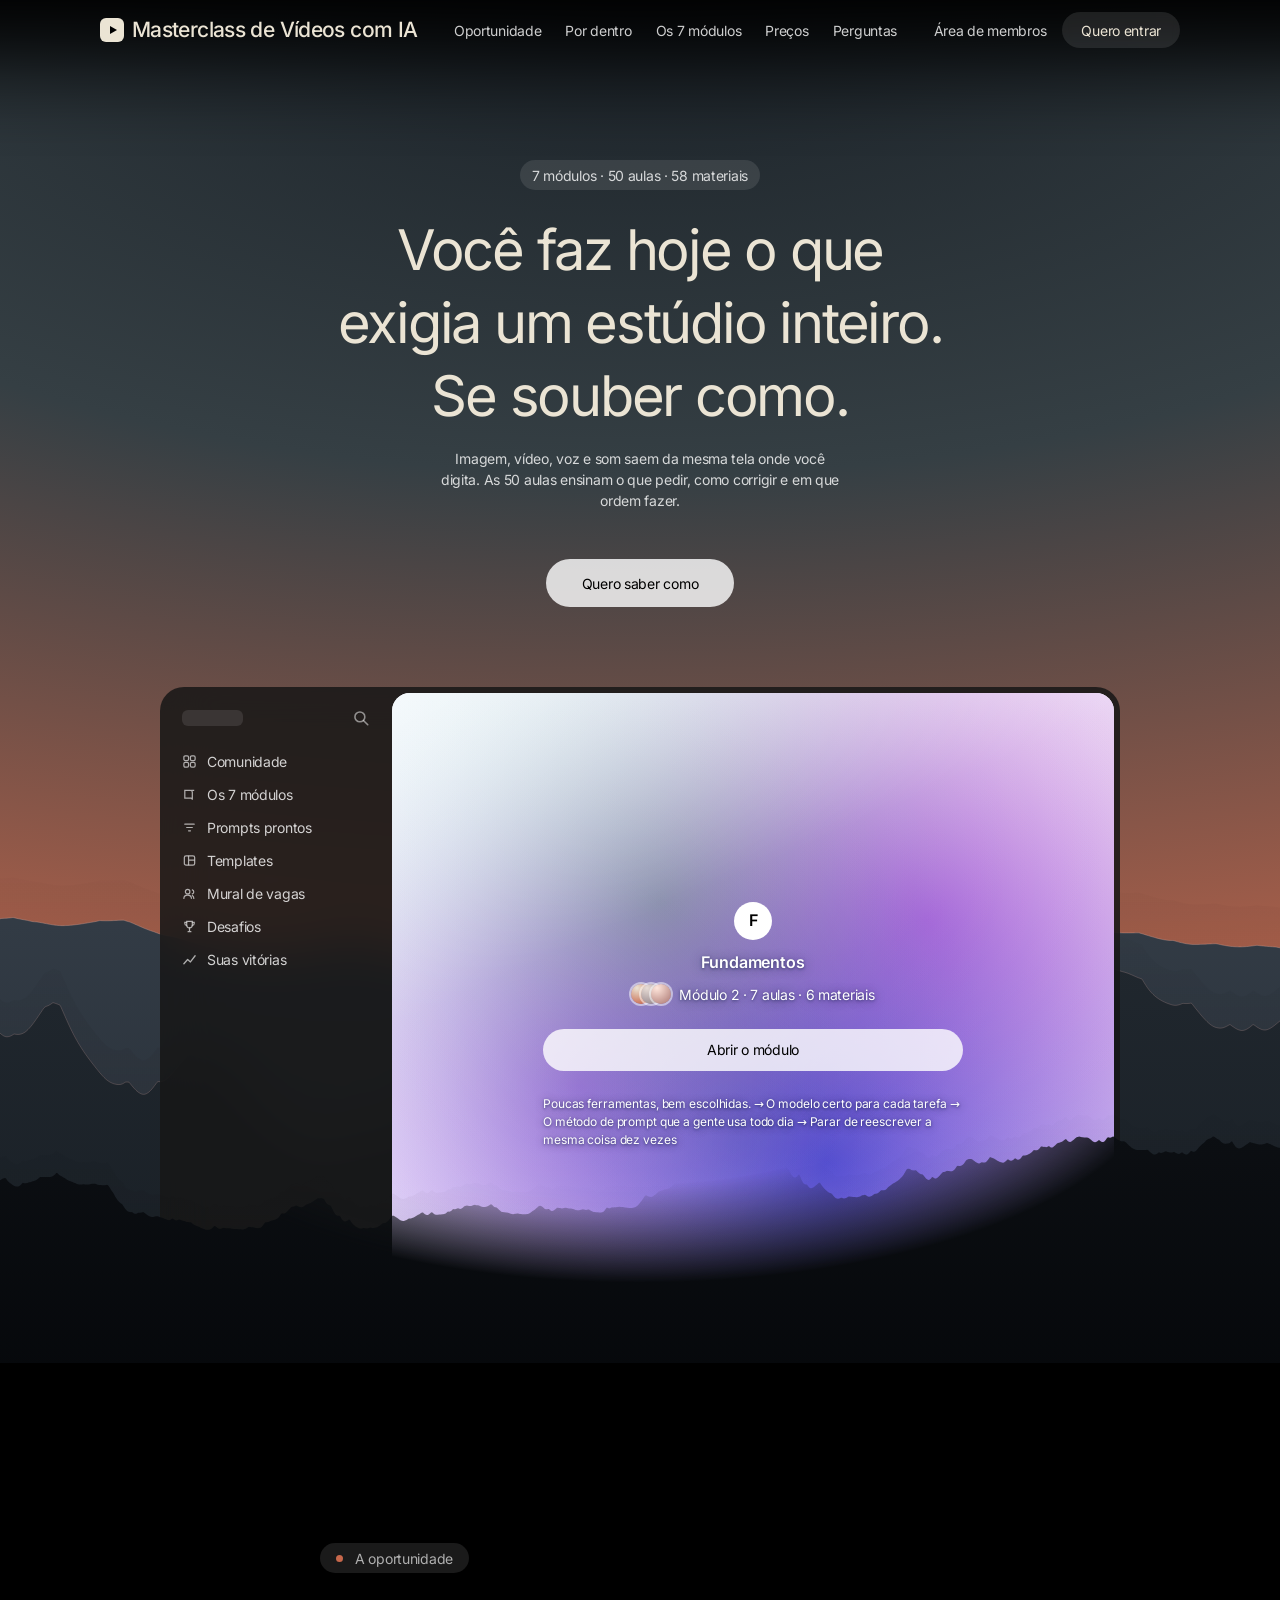
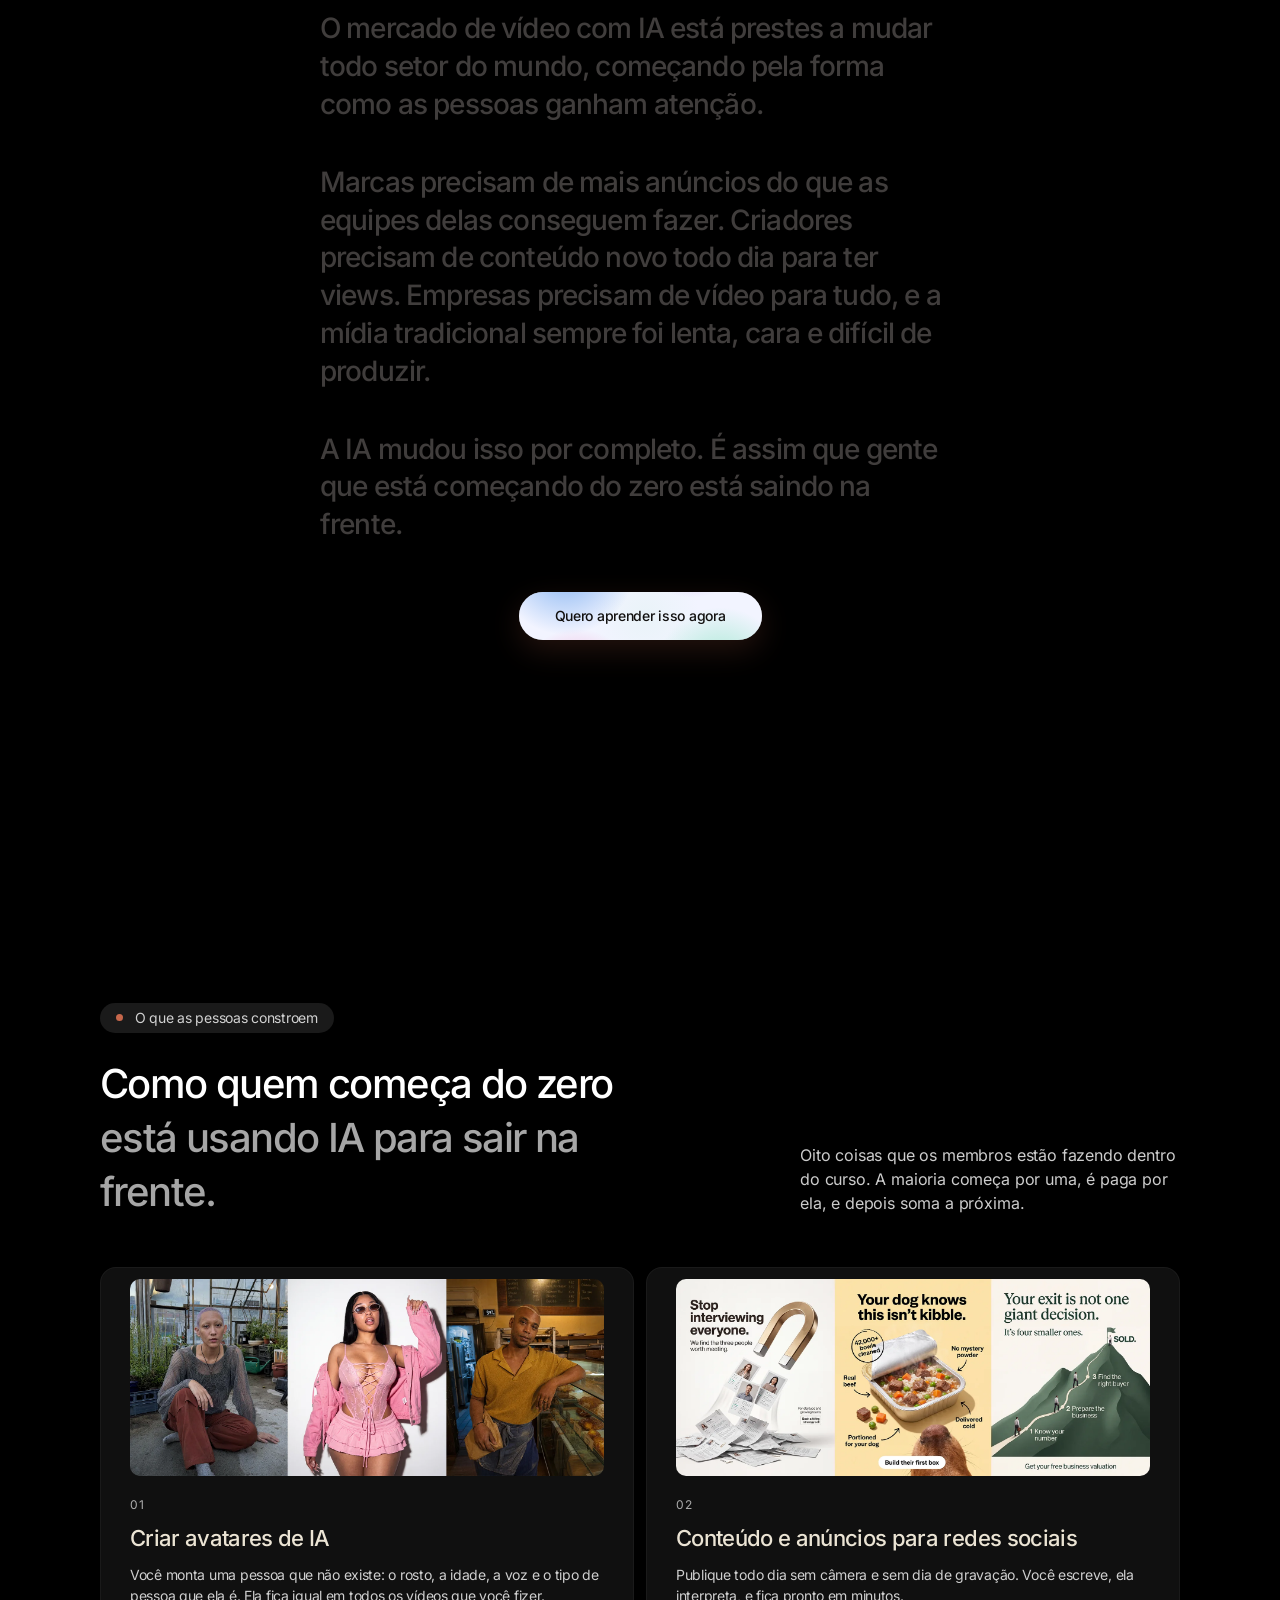
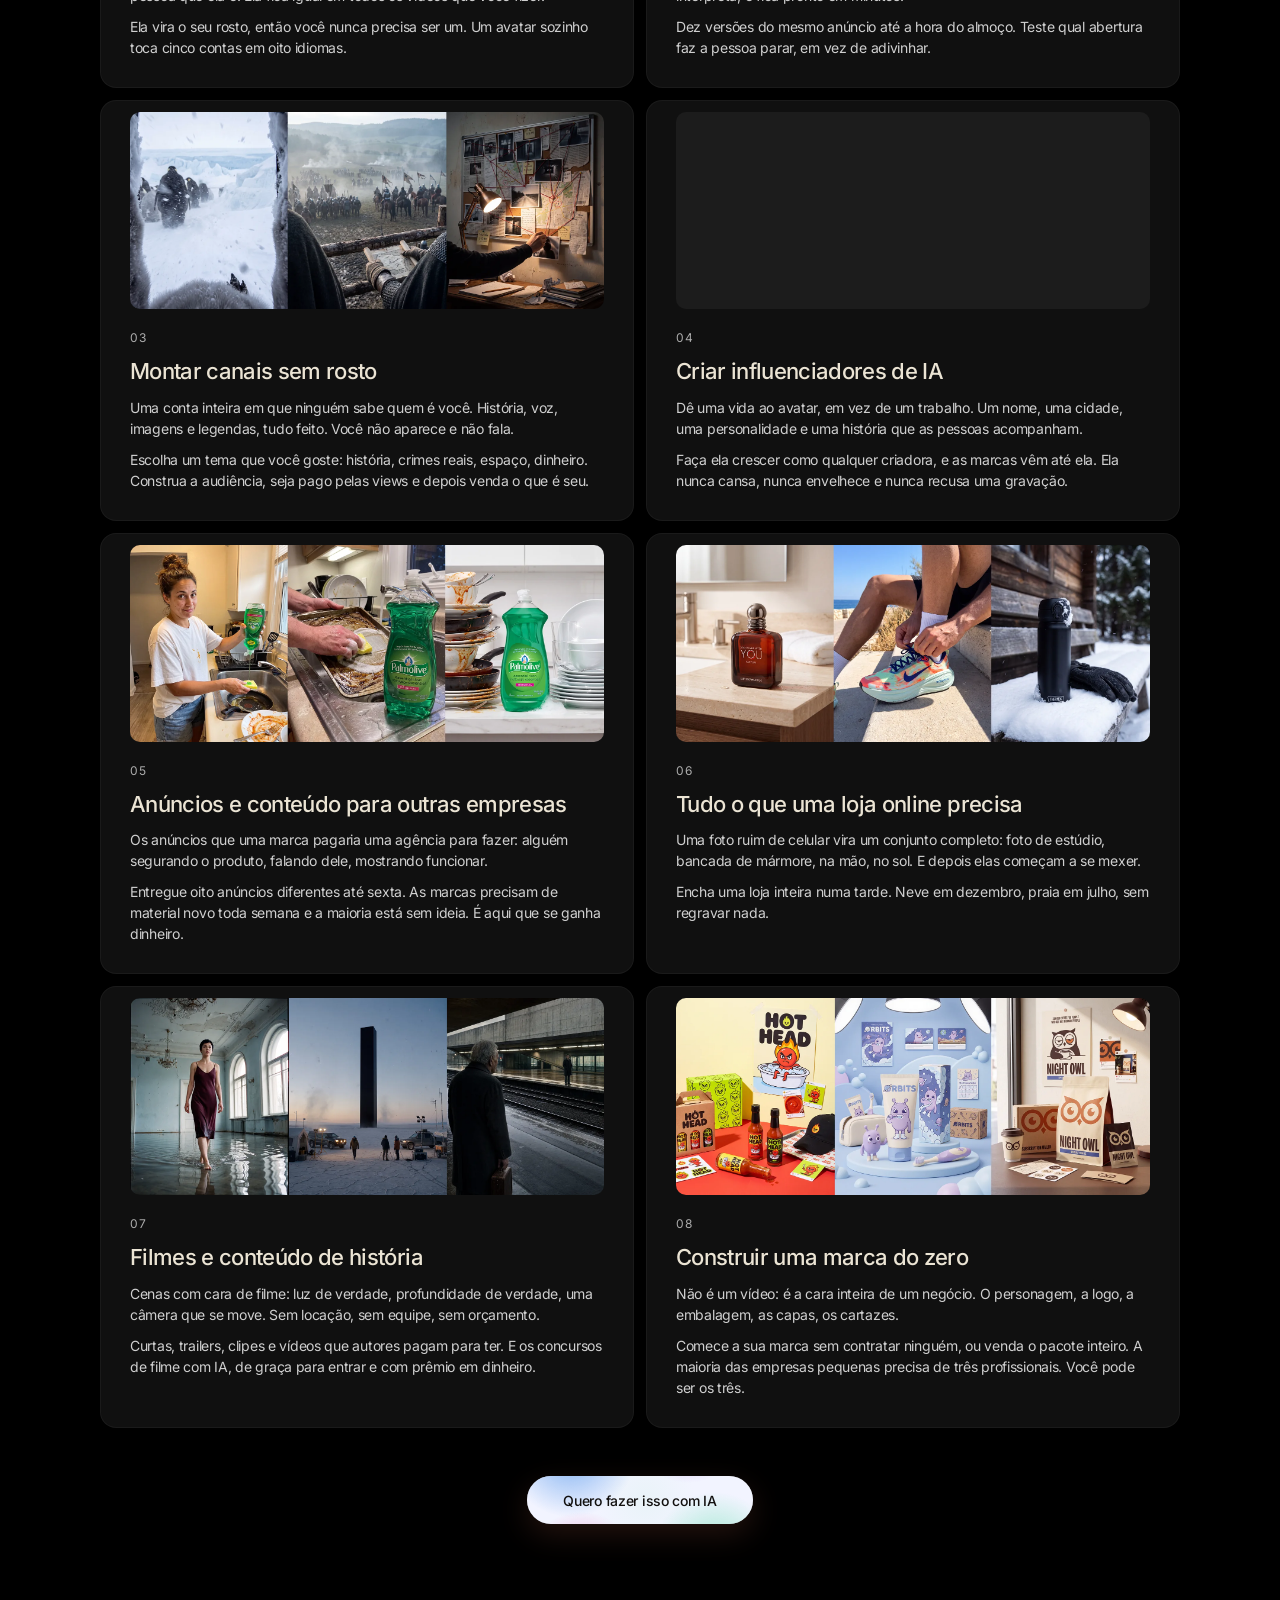
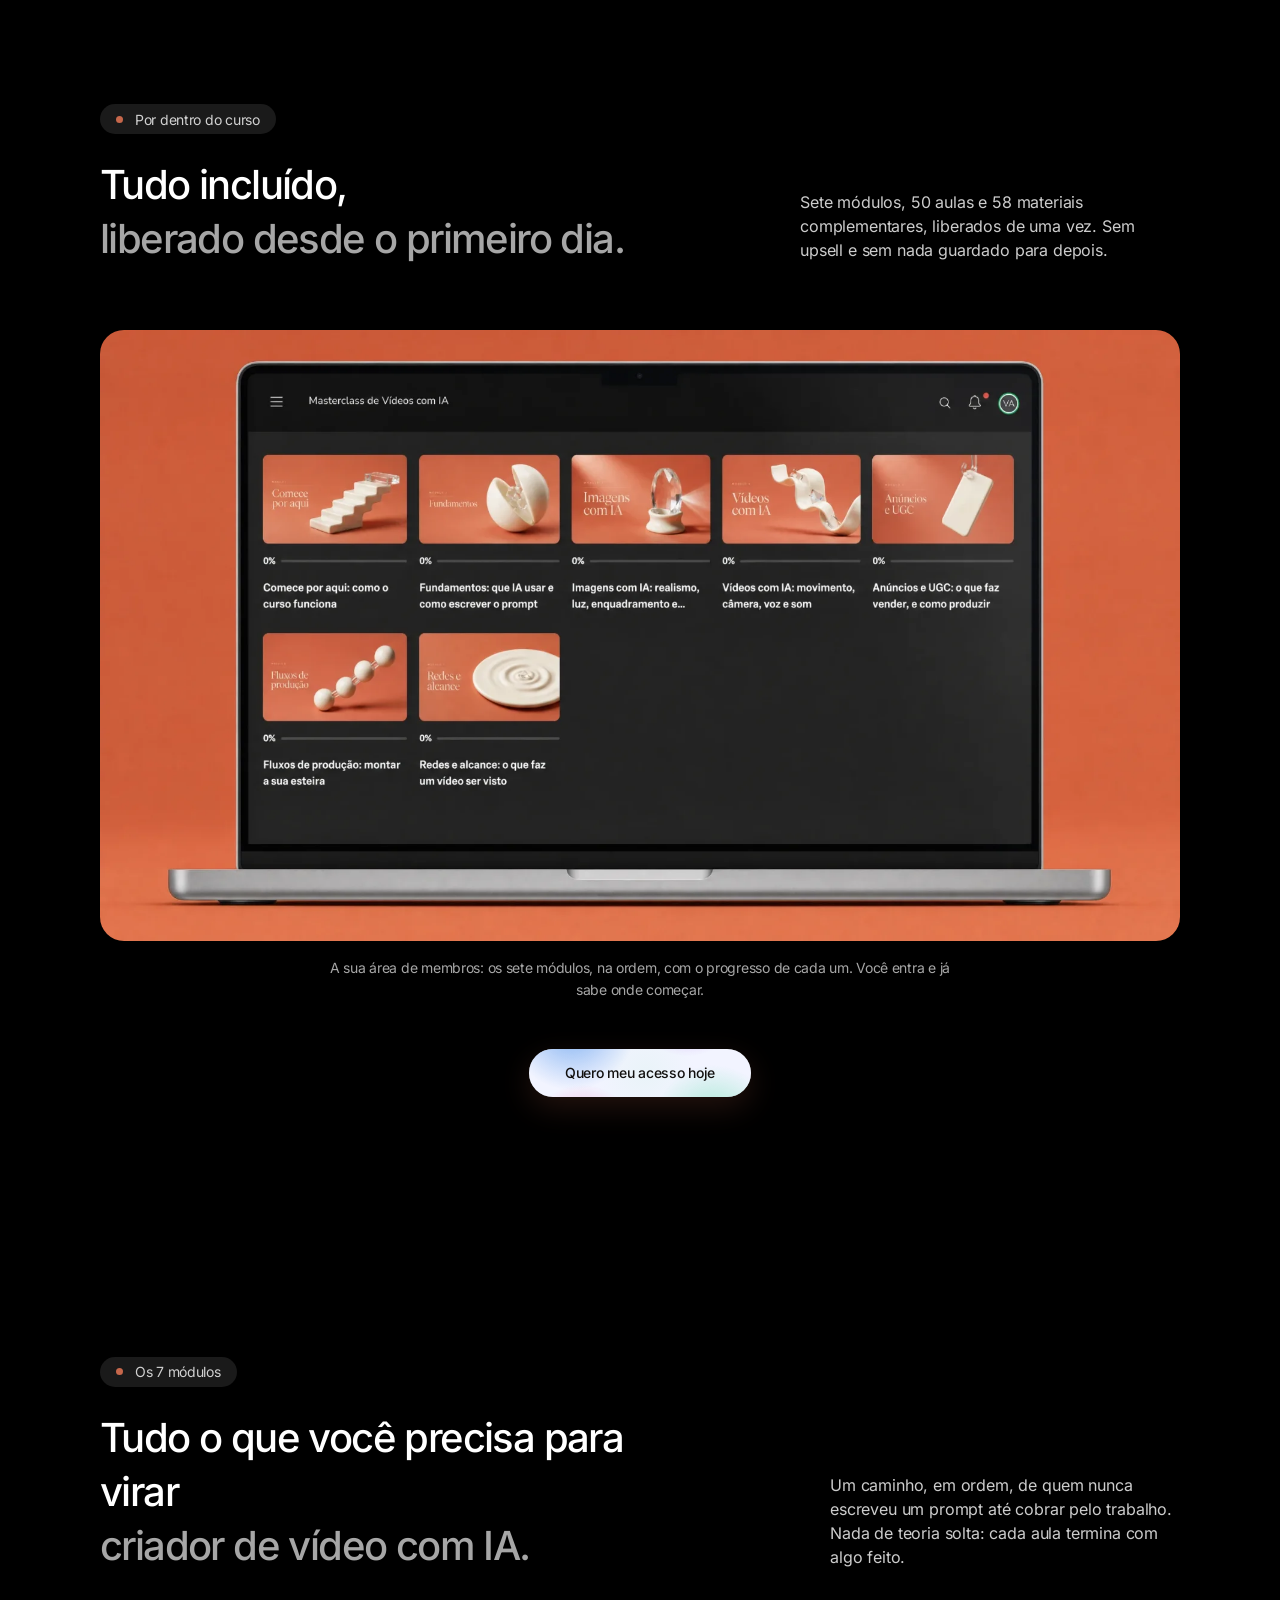
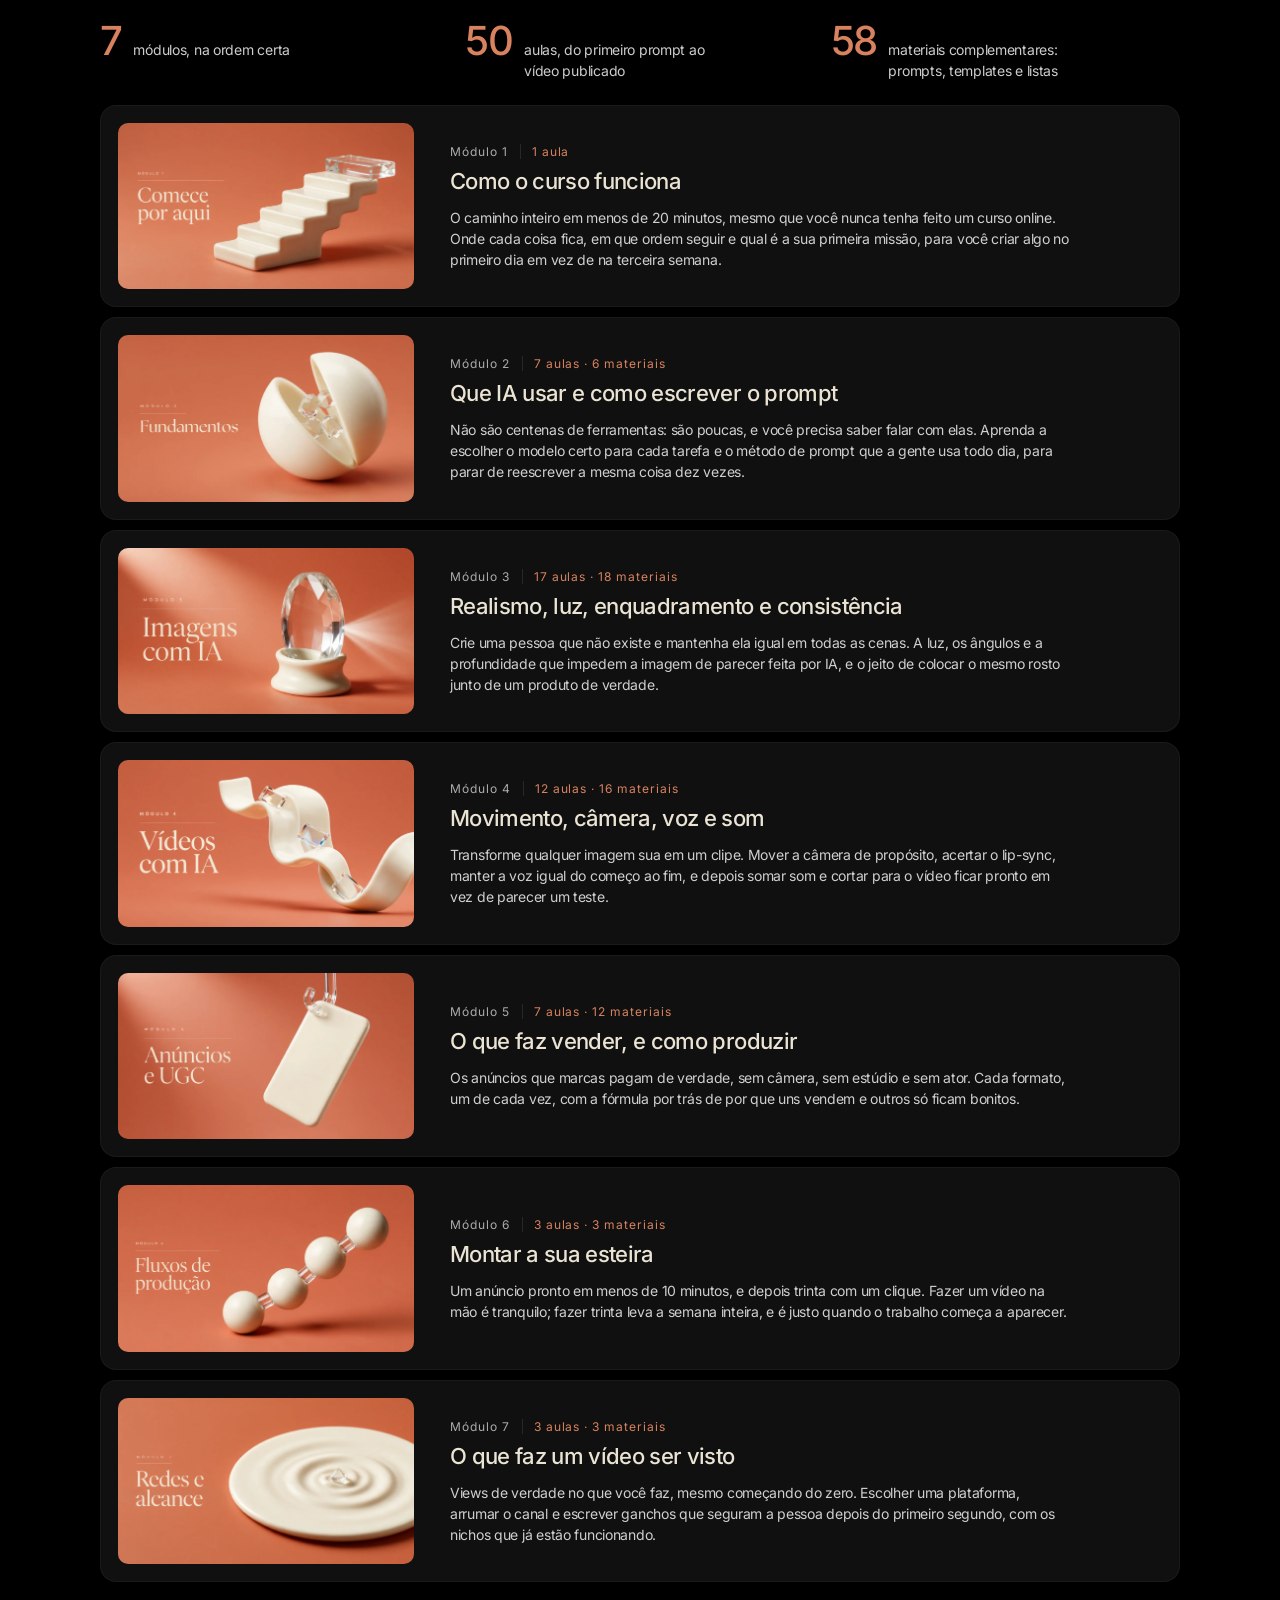
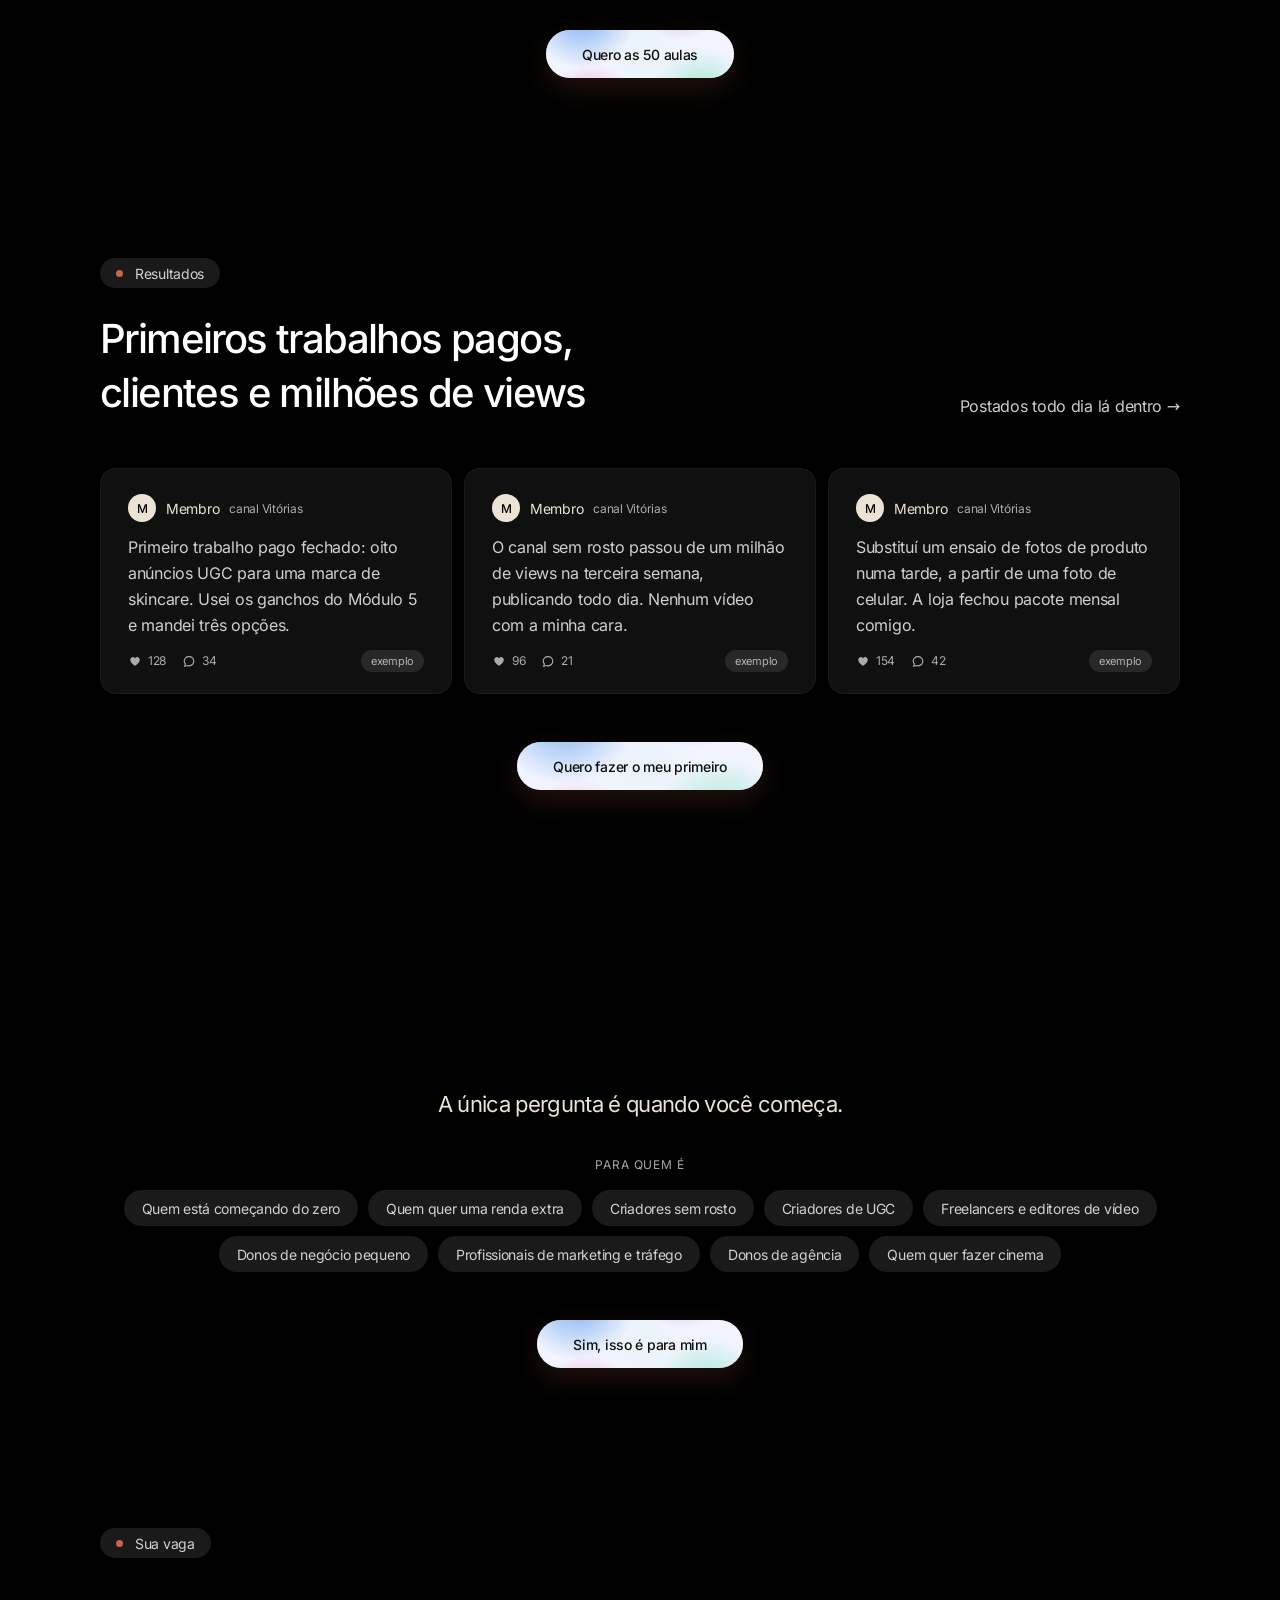
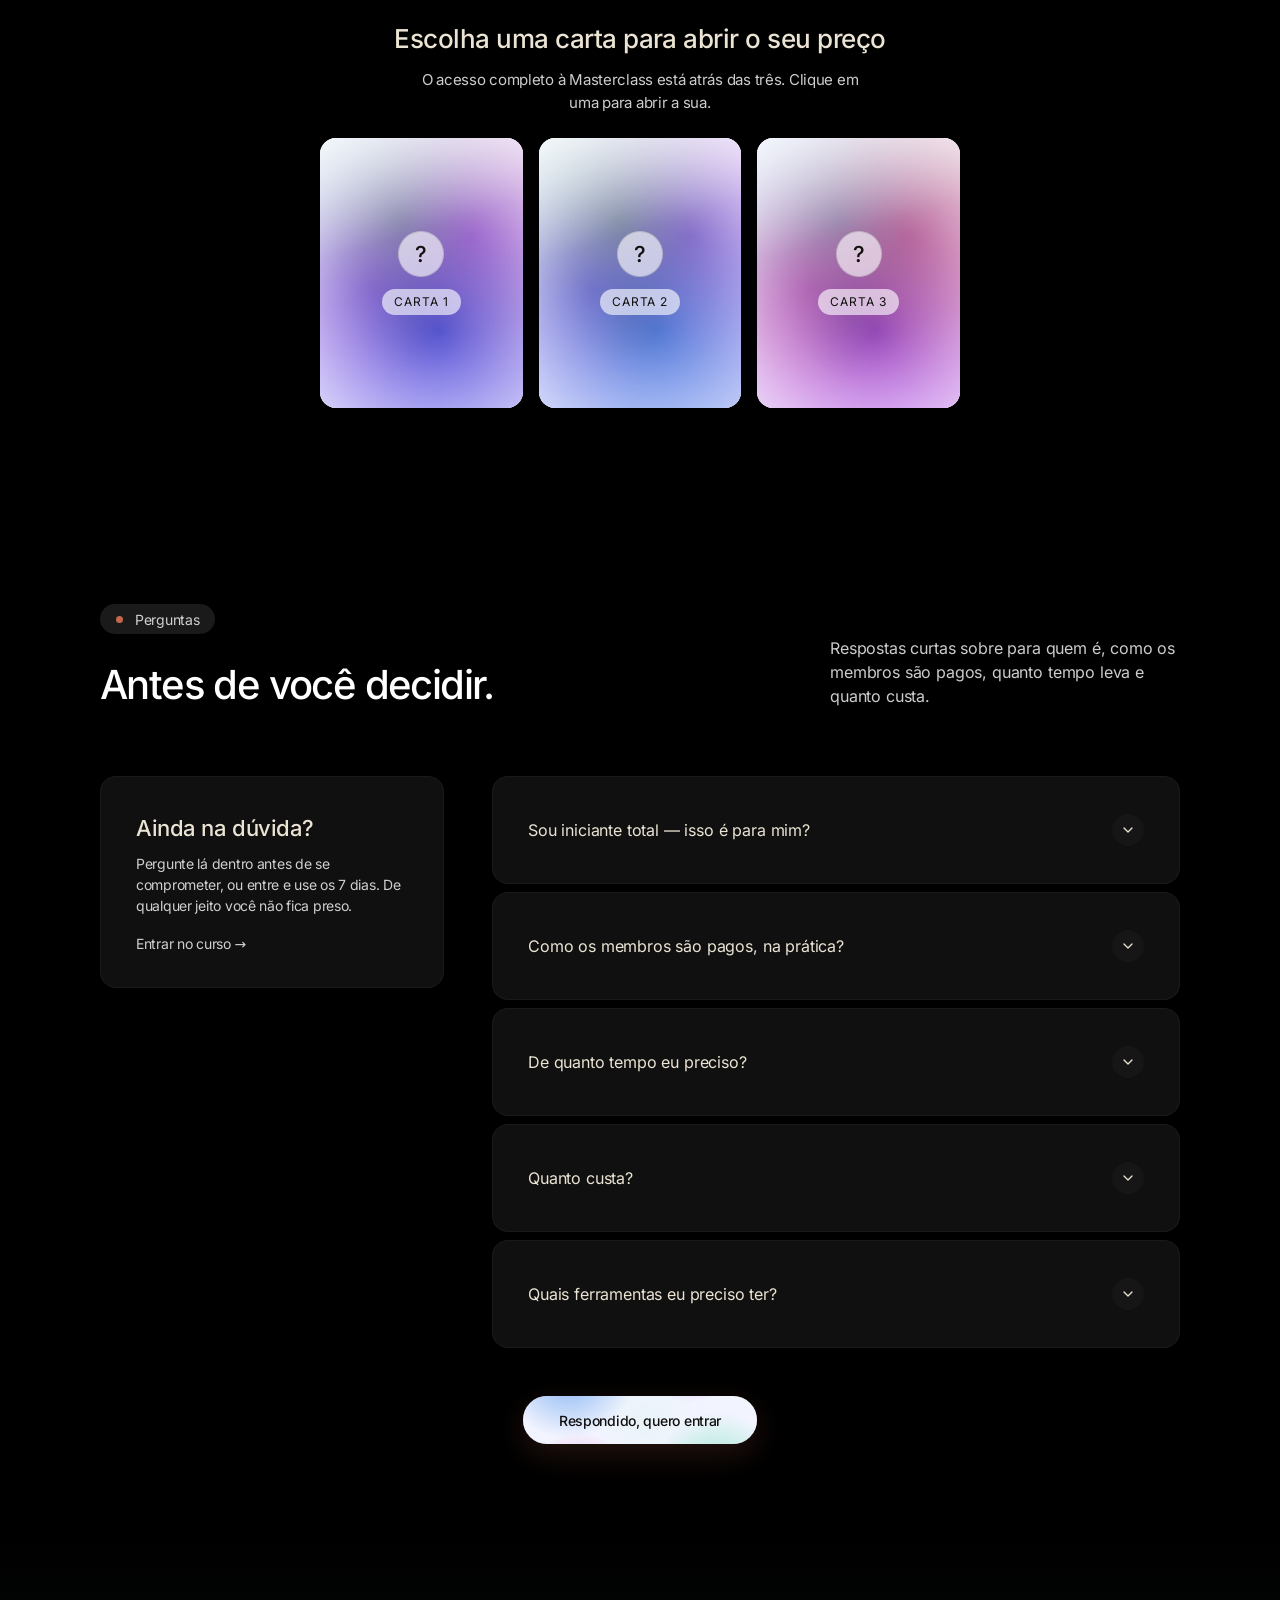
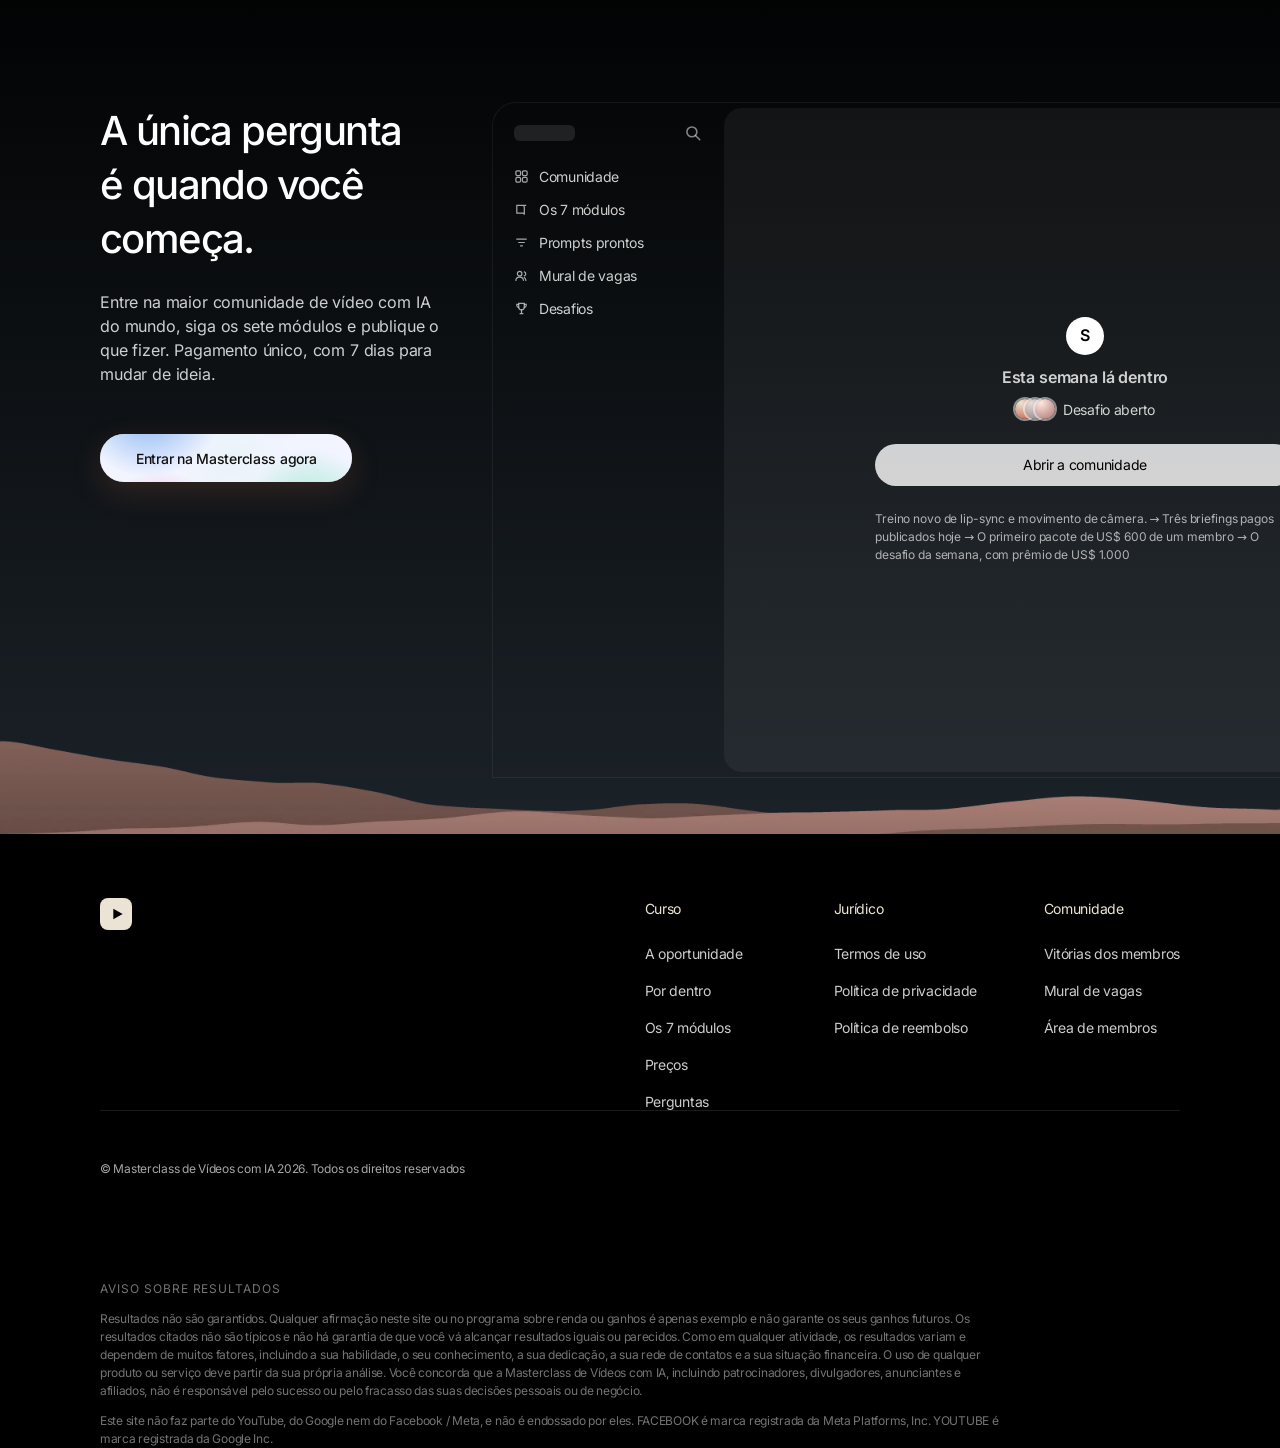
==== commit 7a7574f9: "A virada da carta no iPhone, e o bloco de pagamento fora do lugar O Safari do iPhone ignorava backfa" ====
--- a/index.html
+++ b/index.html
@@ -463,17 +463,13 @@
     <div class="shell">
       <div class="head head--solo" data-sc-in>
         <span class="pill"><i aria-hidden="true"></i>Sua vaga</span>
-        <h2 class="t-xl">Sete módulos.<br>Um pagamento único.</h2>
-        <p class="plans__lead">Sem mensalidade e sem pegadinha. Você paga uma vez, entra hoje,
-          assiste no seu ritmo e fica com tudo &mdash; inclusive com o que for adicionado depois.
-          Se não for para você, são 7 dias para pedir o dinheiro de volta.</p>
       </div>
 
       <!-- a escolha: três cartas, e o preço de hoje atrás de cada uma -->
       <div class="pick" data-pick data-sc-in>
         <p class="pick__h">Escolha uma carta para abrir o seu preço</p>
         <p class="pick__sub">O acesso completo à Masterclass está atrás das três. Clique em uma
-          para ver quanto você paga hoje.</p>
+          para abrir a sua.</p>
         <ul class="pick__row">
           <li><button class="pcard" type="button" data-pick-card="1" aria-label="Abrir a carta 1">
             <span class="pcard__in">
--- a/style.css
+++ b/style.css
@@ -1971,9 +1971,16 @@
 .pcard__face {
   position: absolute; inset: 0;
   display: flex; flex-direction: column; align-items: center; justify-content: center;
-  gap: var(--s-4); border-radius: var(--r-card); overflow: hidden;
+  gap: var(--s-4); border-radius: var(--r-card);
   backface-visibility: hidden; -webkit-backface-visibility: hidden;
-}
+  /* a troca é instantânea, no meio do giro: quem está de costas some */
+  transition: opacity 0s linear 0s;
+}
+.pcard__front { opacity: 0; }
+.pcard.is-open .pcard__front { opacity: 1; transition-delay: 0.68s; }
+.pcard.is-open .pcard__back { opacity: 0; transition-delay: 0.68s; }
+.pcard.is-miss.is-open .pcard__front,
+.pcard.is-miss.is-open .pcard__back { transition-delay: 0.4s; }
 
 /* o verso: a cor do curso, com um brilho que vem de cima */
 /* o verso é a mesma malha viva do painel do topo: um <canvas> por carta, cada
@@ -1985,7 +1992,7 @@
 }
 .pcard__mesh {
   position: absolute; inset: 0; width: 100%; height: 100%;
-  display: block; border-radius: inherit;
+  display: block; border-radius: var(--r-card);
 }
 .pcard__mark {
   width: 46px; height: 46px; border-radius: var(--r-pill); position: relative; z-index: 1;
@@ -2073,14 +2080,18 @@
   box-shadow: inset 0 0 0 1px rgba(255, 233, 222, 0.4), 0 26px 64px rgba(198, 103, 75, 0.55);
 }
 /* uma luz que atravessa a frente da carta que libera, assim que ela assenta */
+/* a luz corre dentro da carta: sem overflow hidden na face, ela precisa
+   ficar presa pelo próprio fundo, senão atravessa a seção inteira */
 .pcard.is-chosen .pcard__front::before {
-  content: ""; position: absolute; inset: -20% -60%;
-  background: linear-gradient(104deg, rgba(255, 255, 255, 0) 38%,
-    rgba(255, 255, 255, 0.34) 50%, rgba(255, 255, 255, 0) 62%);
-  translate: -70% 0;
+  content: ""; position: absolute; inset: 0; border-radius: inherit;
+  background-image: linear-gradient(104deg, rgba(255, 255, 255, 0) 40%,
+    rgba(255, 255, 255, 0.34) 50%, rgba(255, 255, 255, 0) 60%);
+  background-repeat: no-repeat;
+  background-size: 260% 100%;
+  background-position: 150% 0;
   animation: pcard-shine 0.95s 1.12s cubic-bezier(0.3, 0, 0.2, 1) both;
 }
-@keyframes pcard-shine { to { translate: 70% 0; } }
+@keyframes pcard-shine { to { background-position: -50% 0; } }
 /* e o selo, que chega depois da luz */
 .pcard.is-chosen .pcard__front::after { animation: pcard-seal 0.55s 1.2s var(--ease-appear) both; }
 @keyframes pcard-seal {
@@ -2136,6 +2147,7 @@
   .pcard:hover .pcard__in, .pcard.is-open:hover .pcard__in { scale: 1; }
   .pcard.is-open .pcard__in, .pcard.is-chosen .pcard__in,
   .pcard.is-miss .pcard__in { animation: none; transform: rotateY(180deg); }
+  .pcard.is-open .pcard__front, .pcard.is-open .pcard__back { transition-delay: 0s; }
   .pcard.is-miss { animation: none; opacity: 0.62; }
   .pcard.is-chosen .pcard__front::before { display: none; }
   .pcard.is-chosen .pcard__front::after { animation: none; }
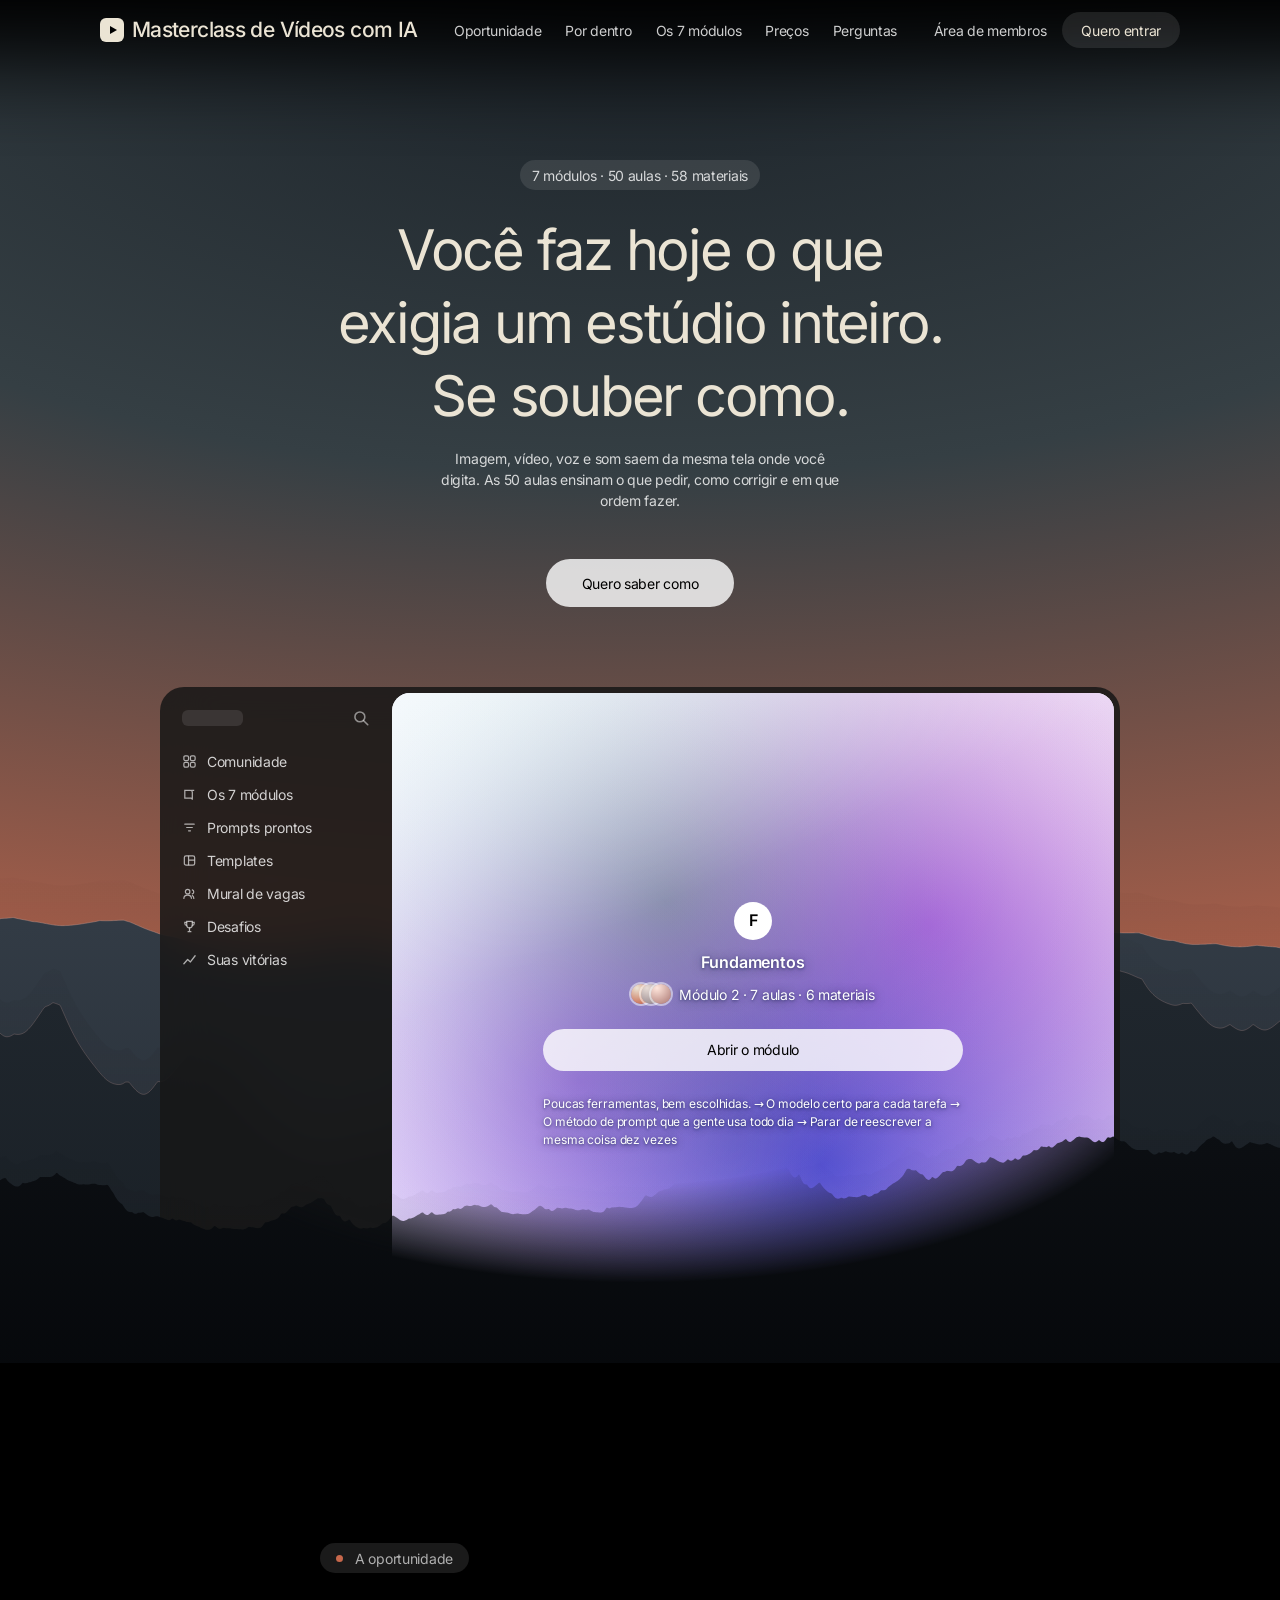
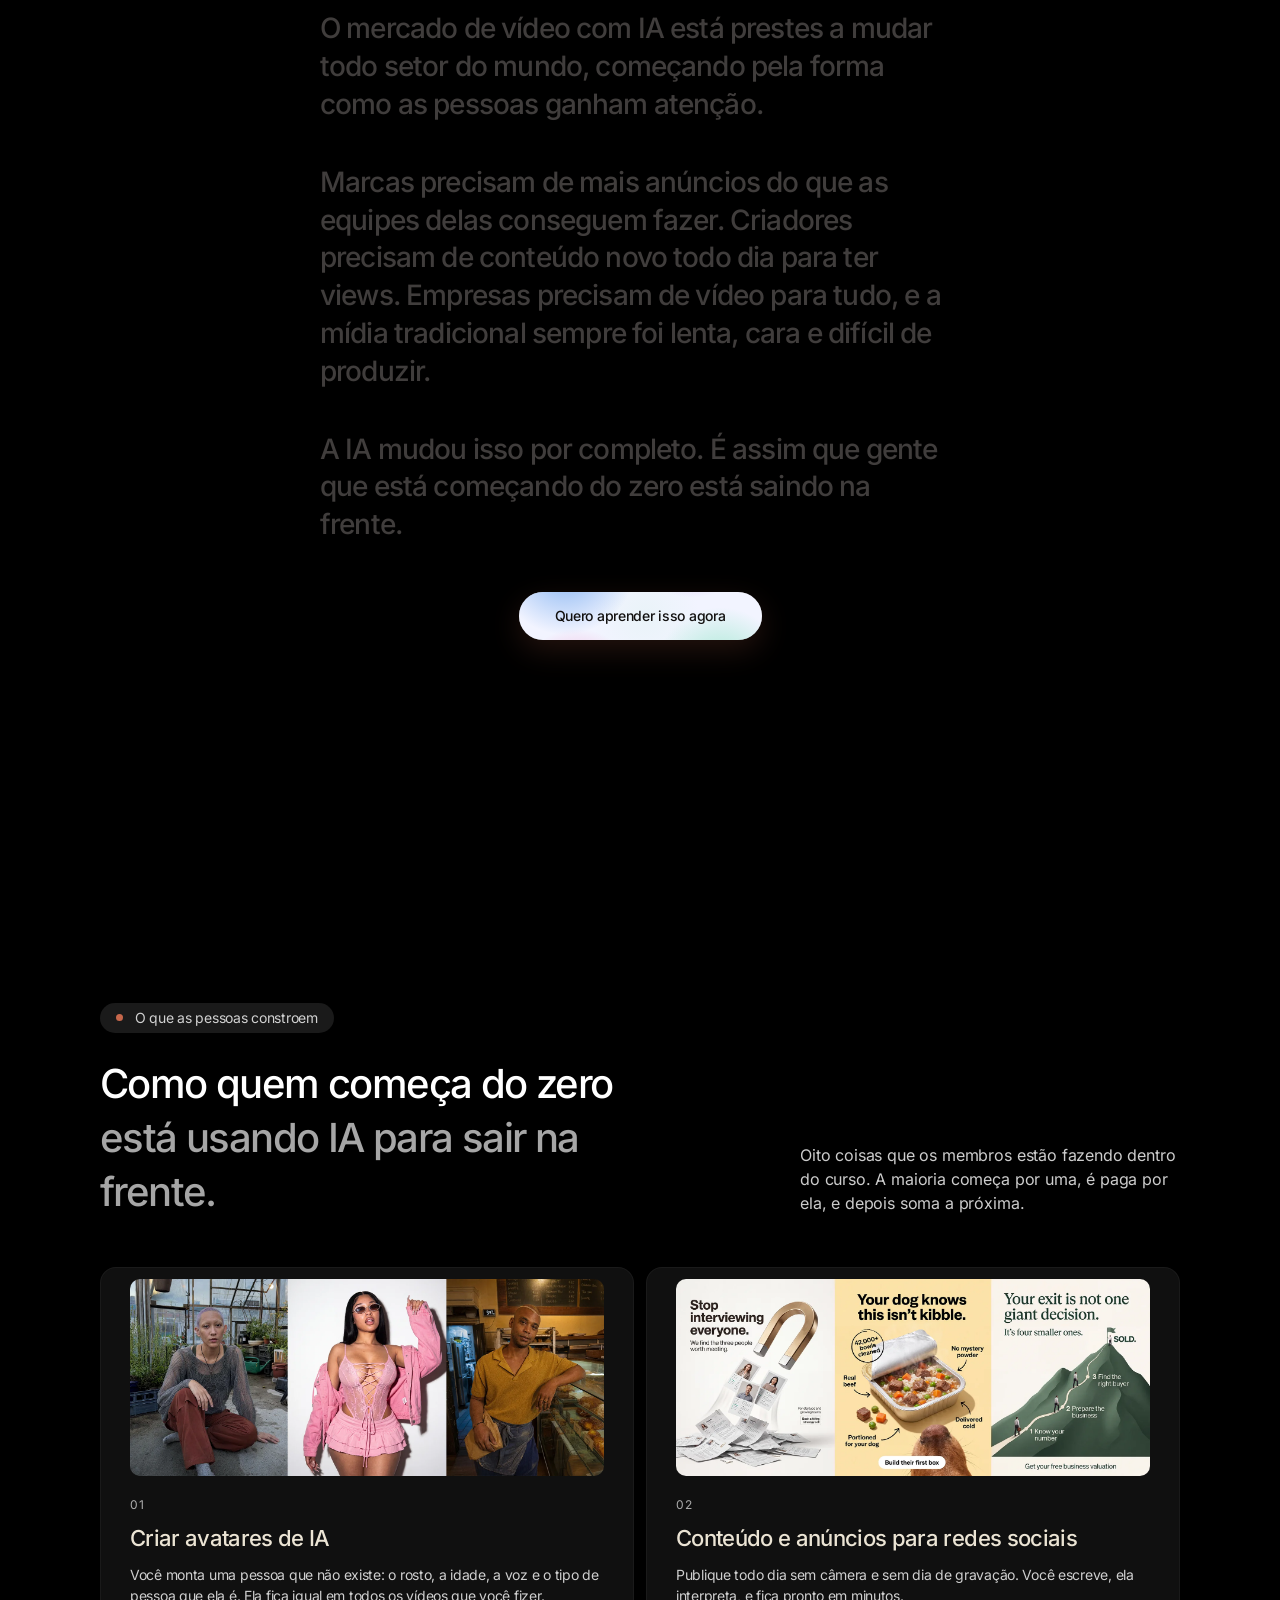
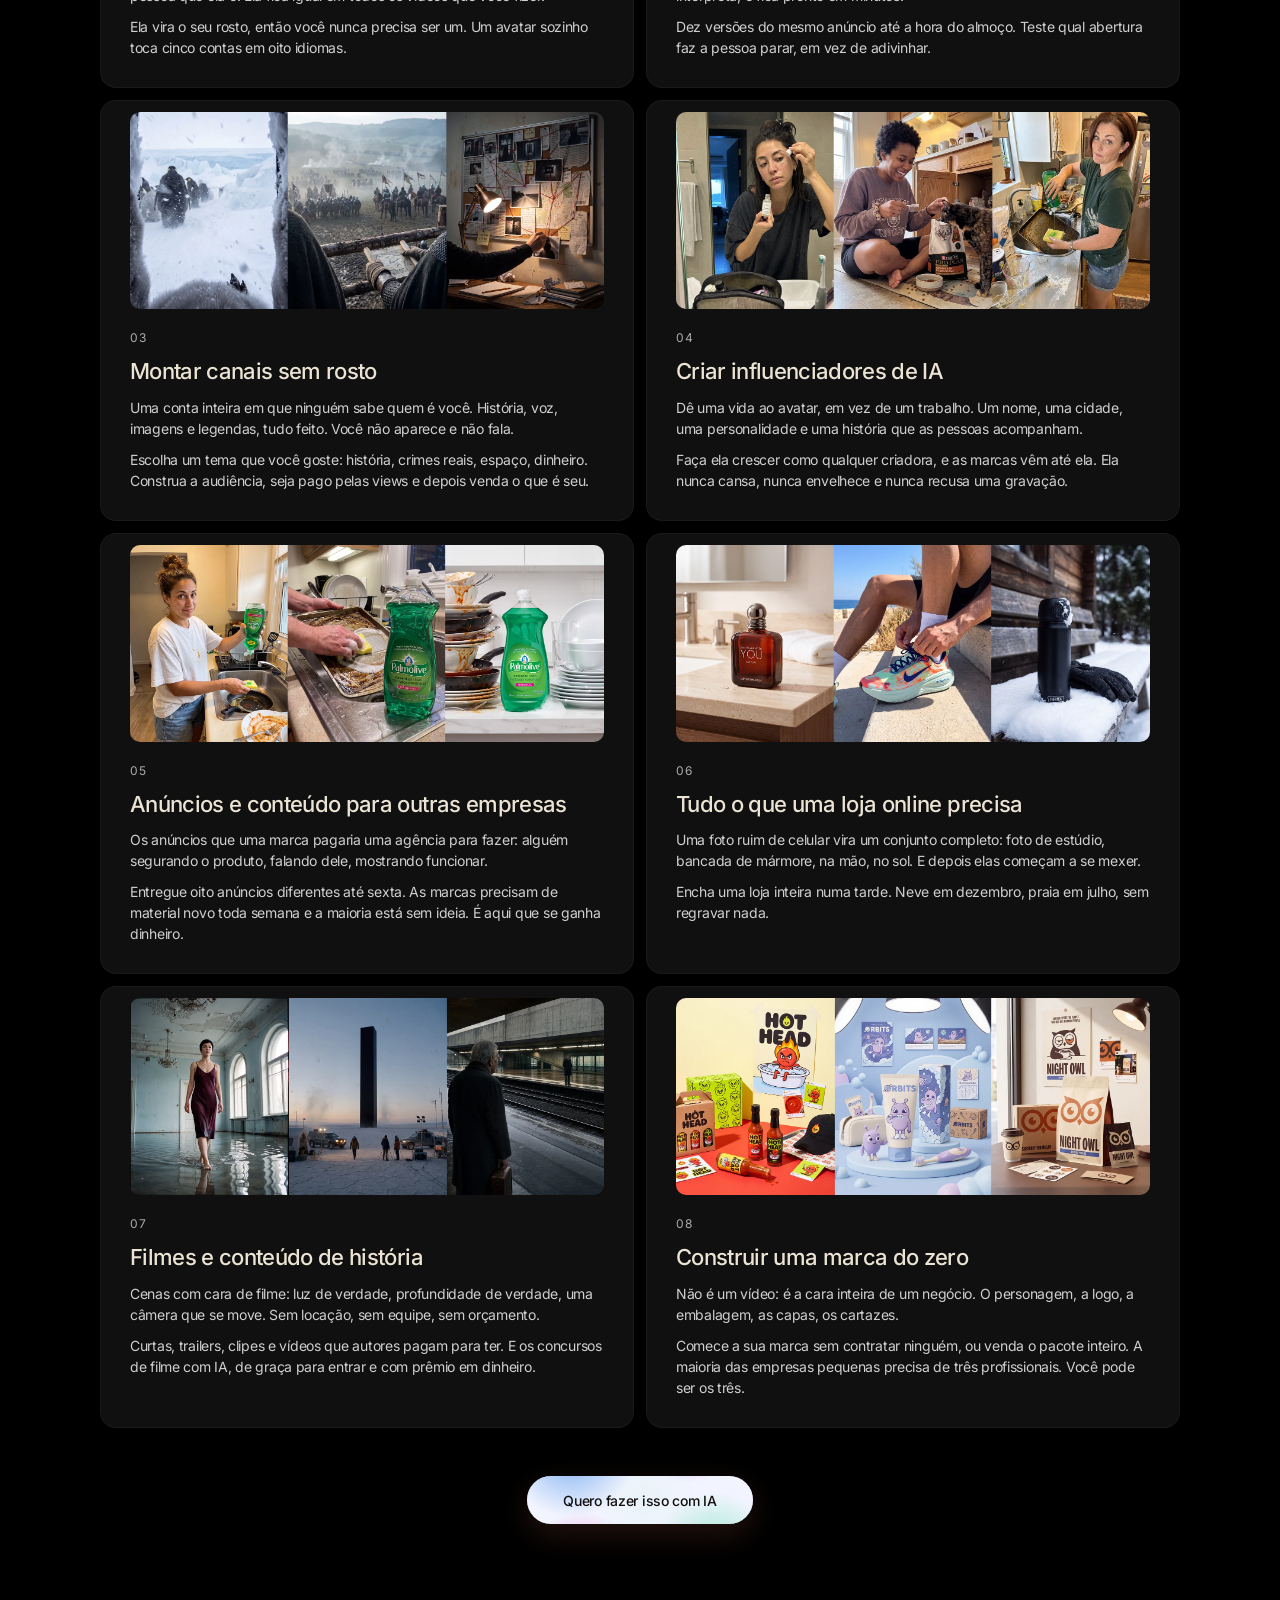
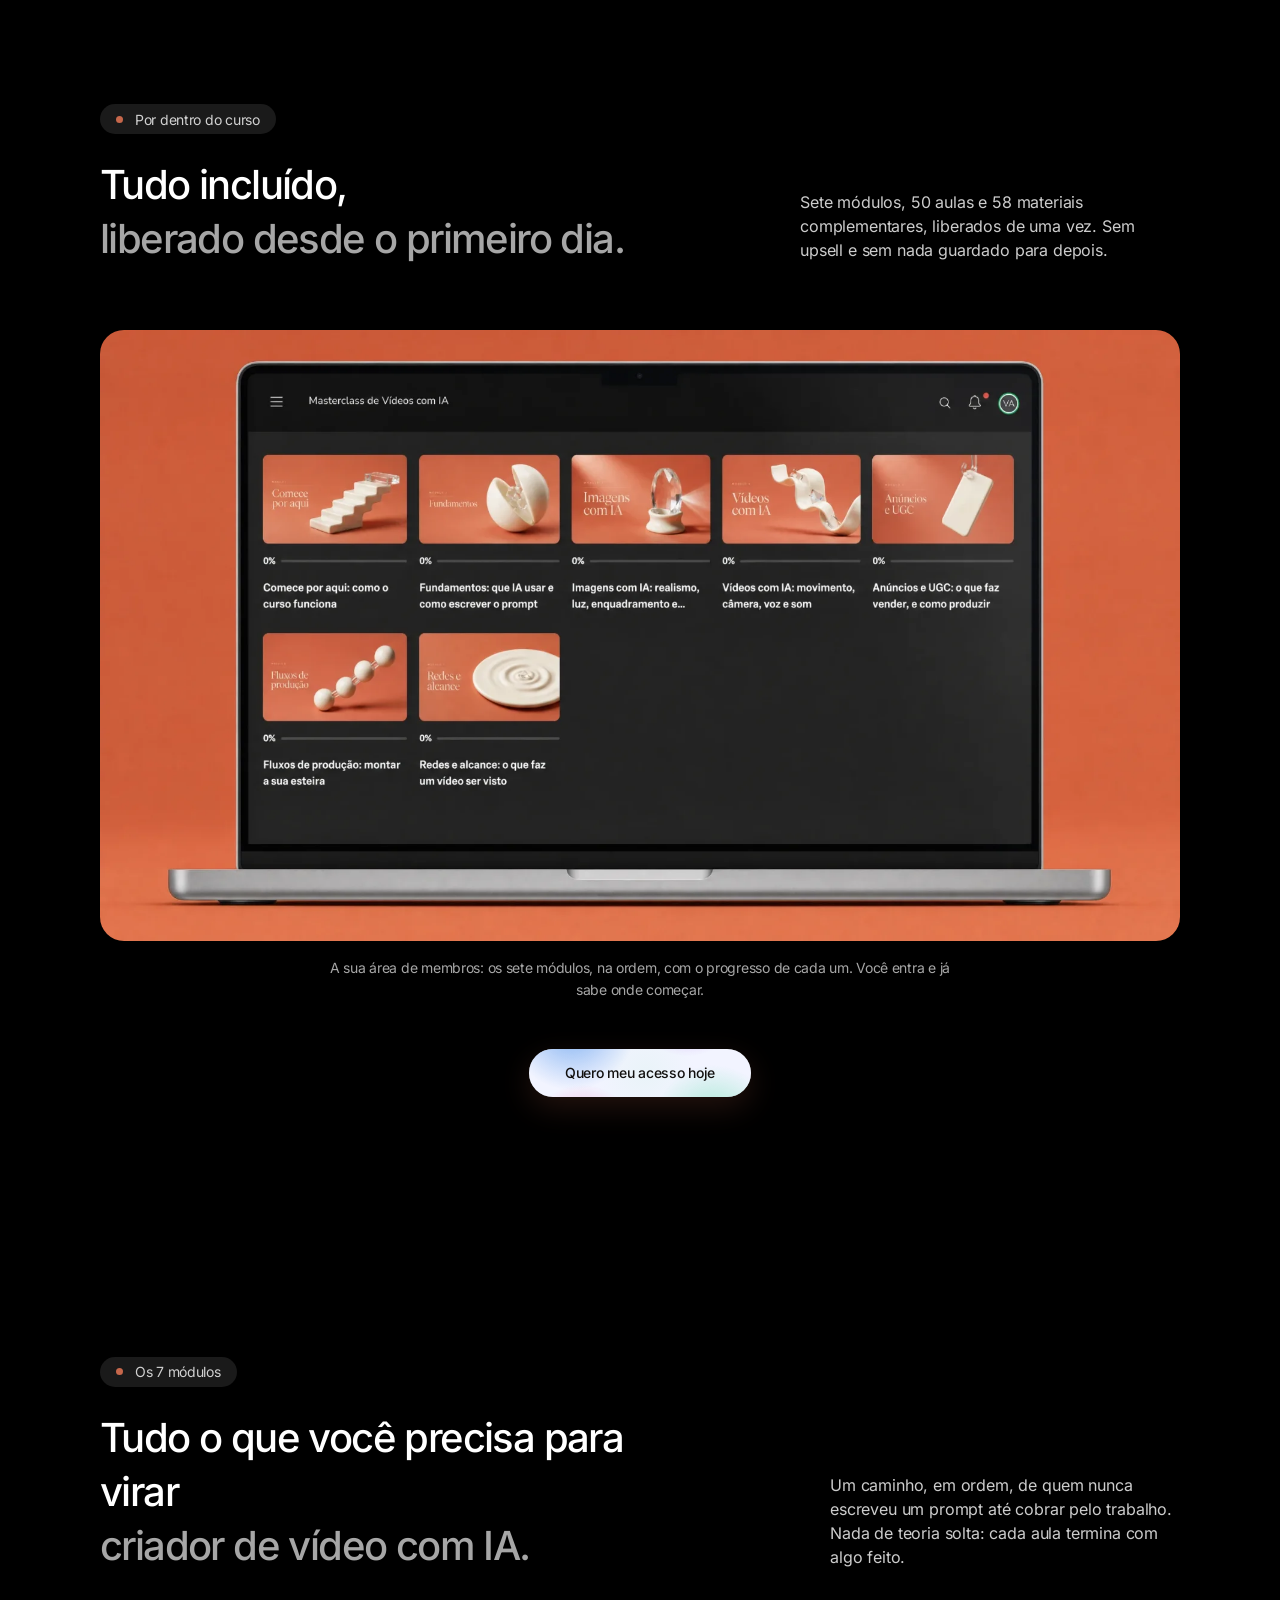
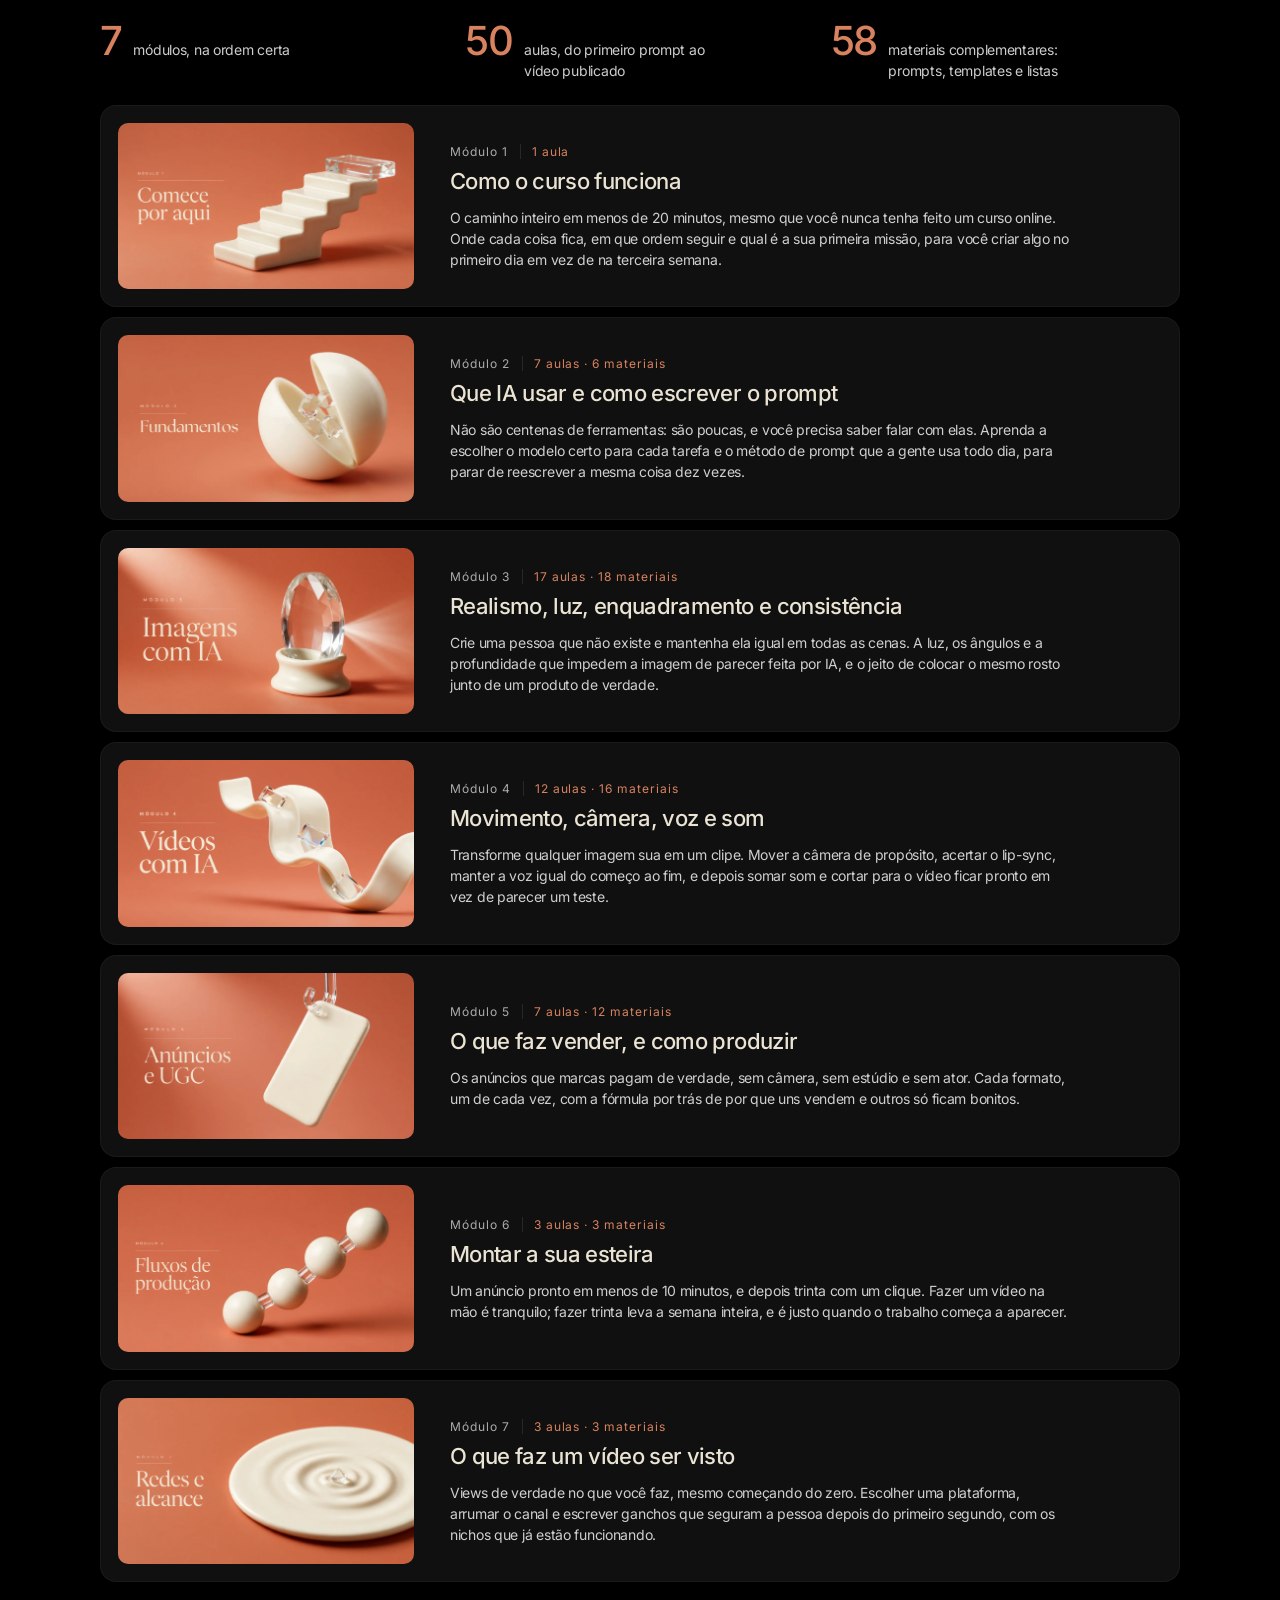
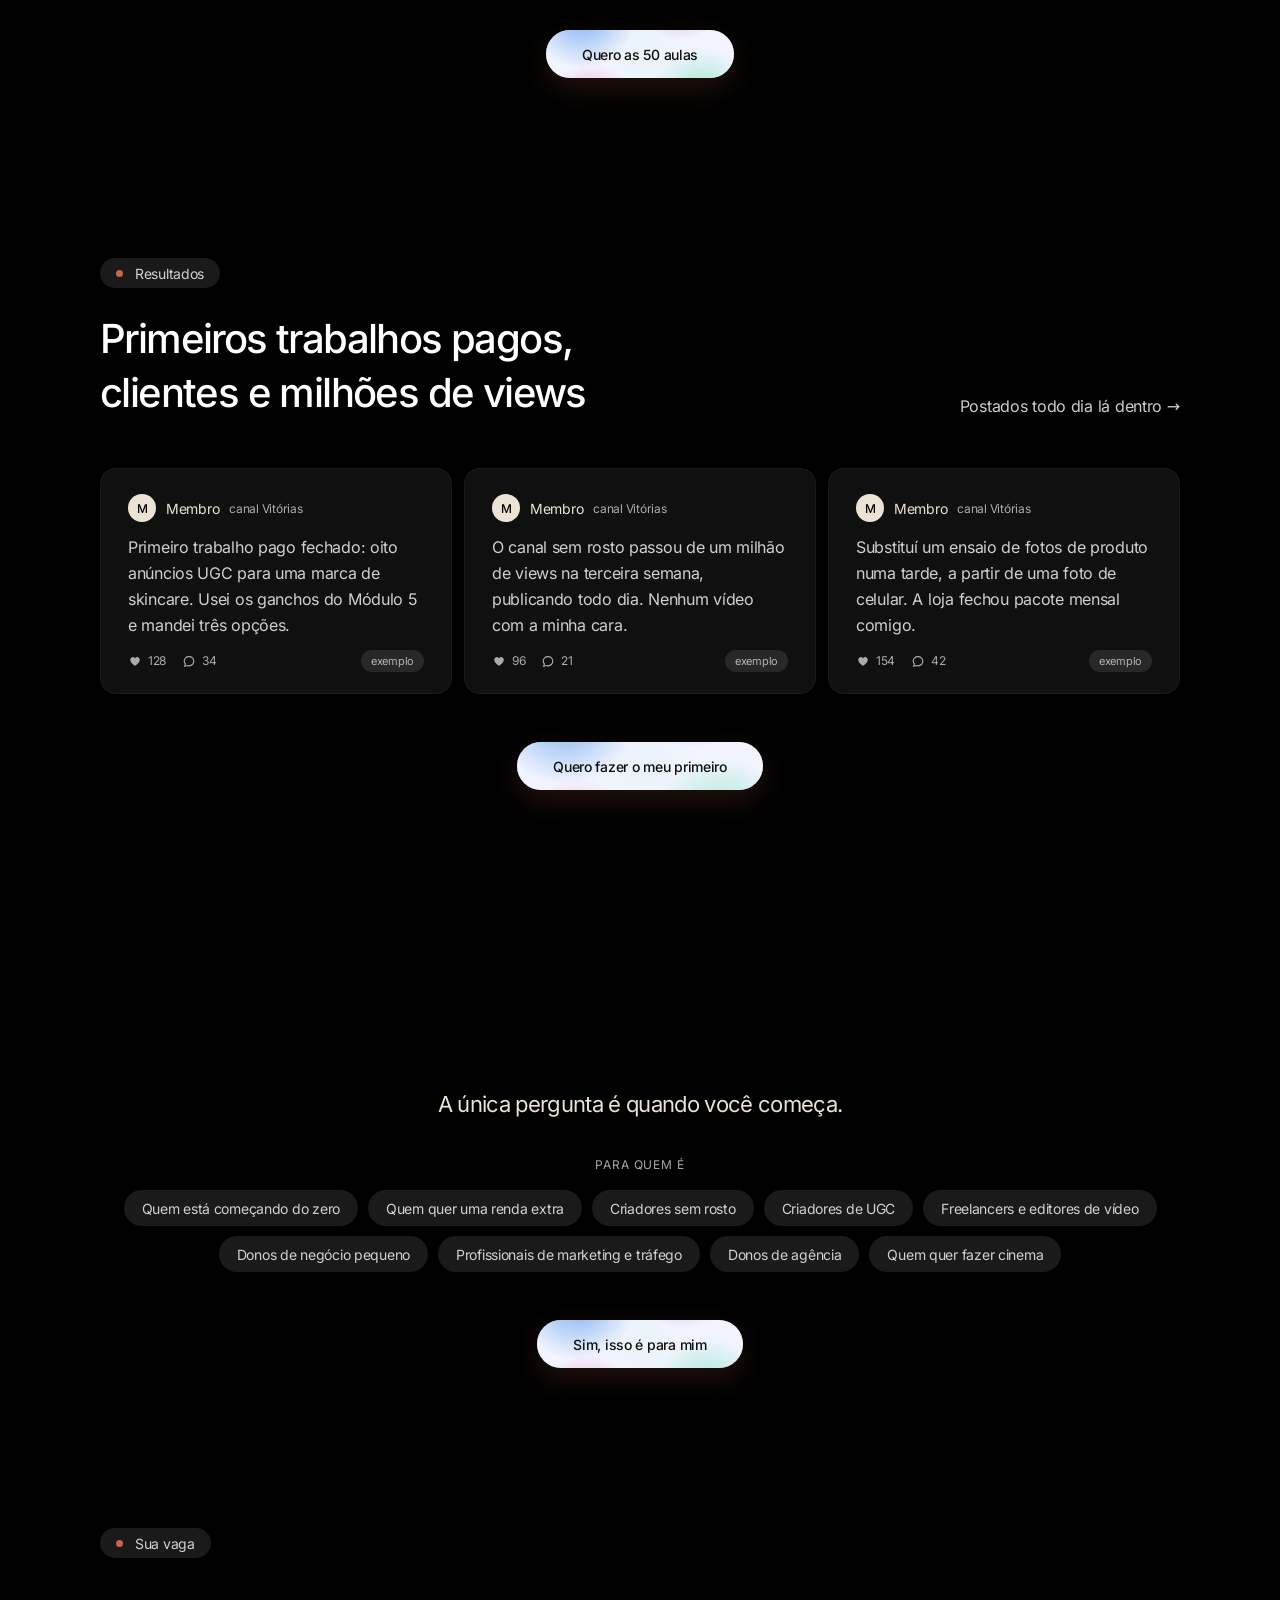
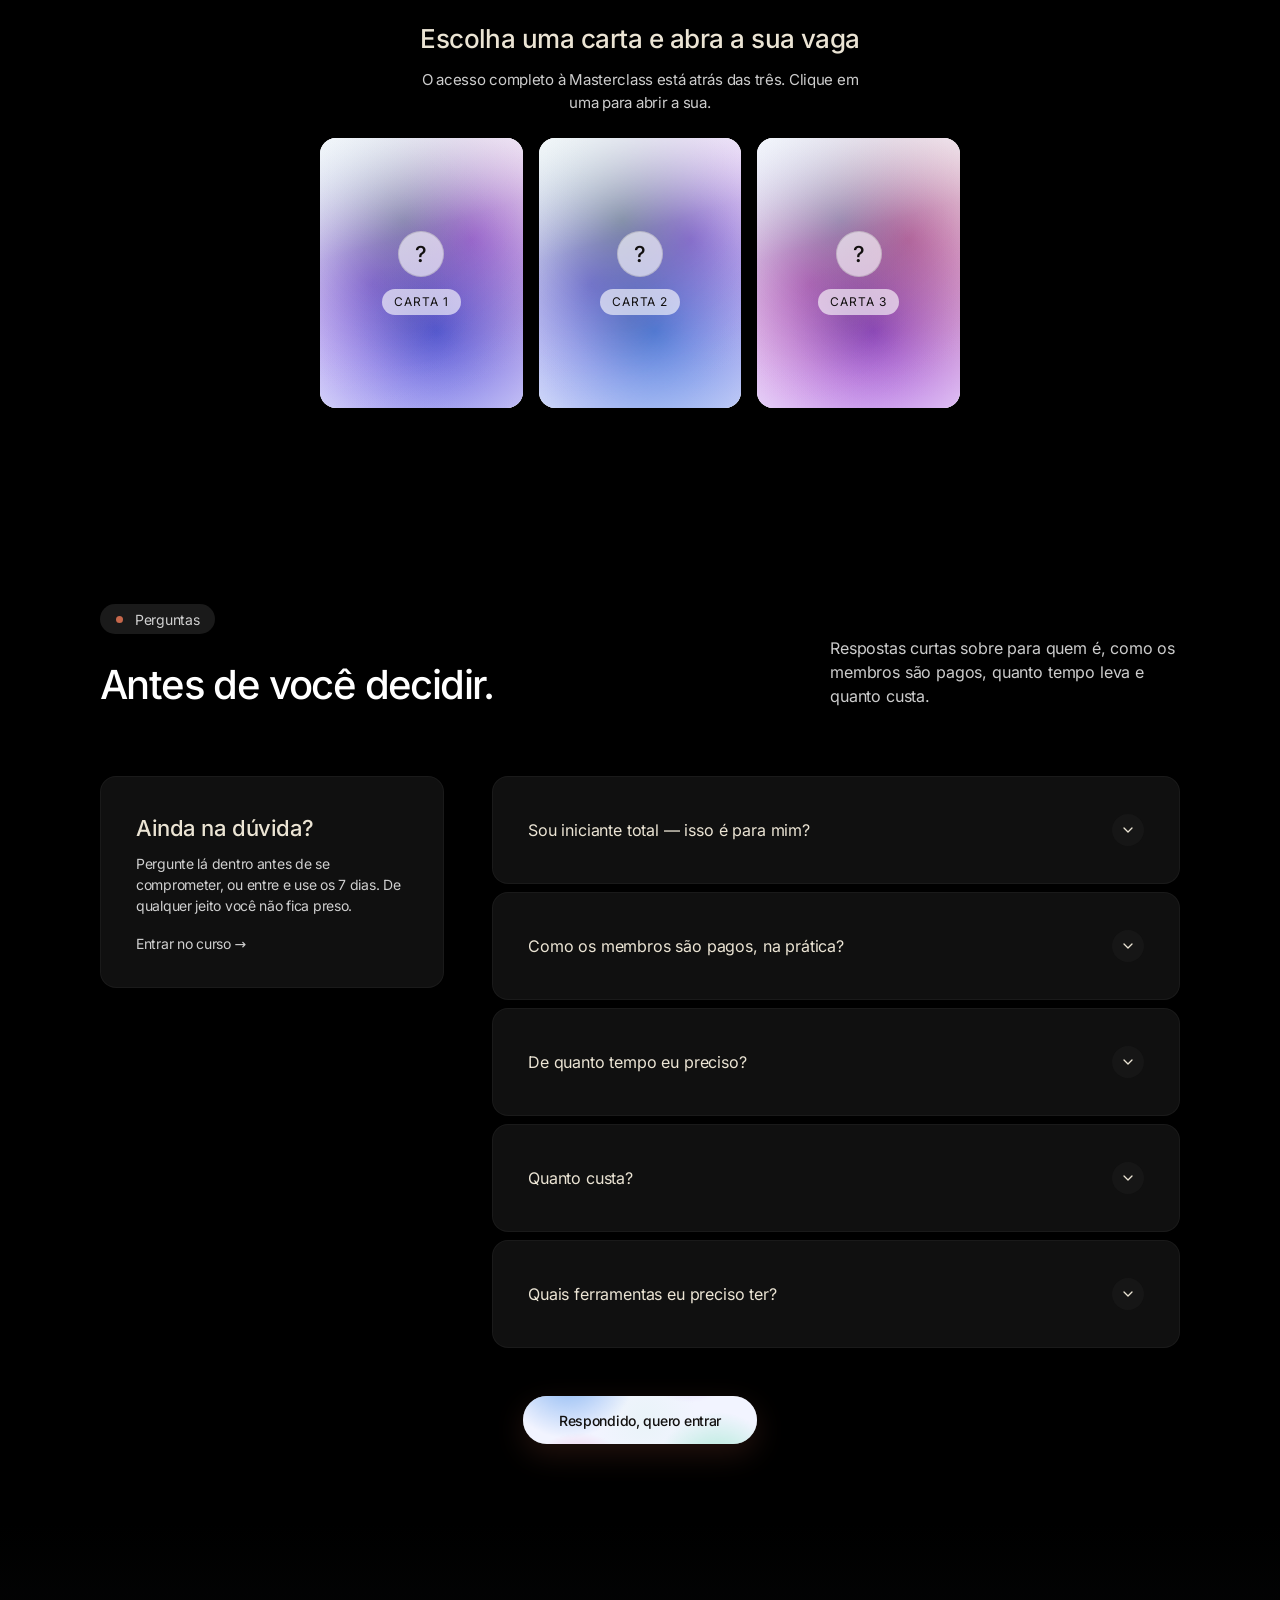
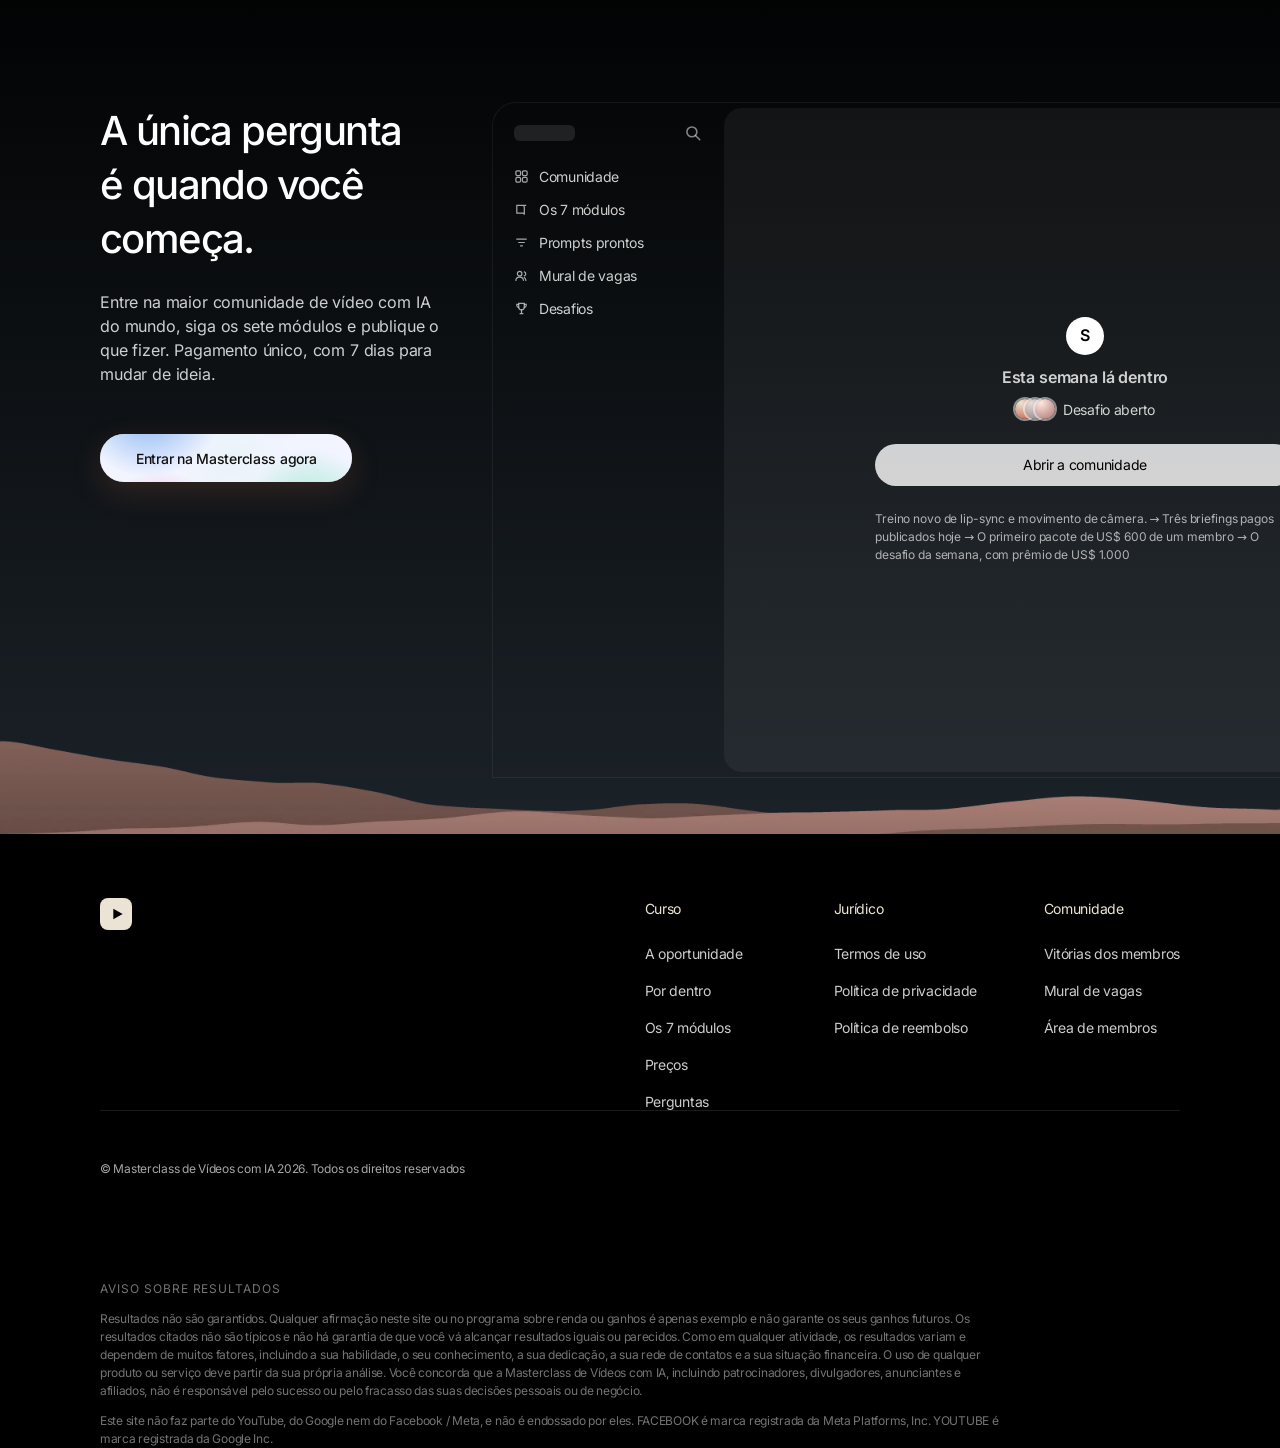
==== commit 627a131a: "A carta abre a vaga, não o preço O título da seção das três cartas dizia "abrir o seu preço" — punha" ====
--- a/index.html
+++ b/index.html
@@ -467,7 +467,7 @@
 
       <!-- a escolha: três cartas, e o preço de hoje atrás de cada uma -->
       <div class="pick" data-pick data-sc-in>
-        <p class="pick__h">Escolha uma carta para abrir o seu preço</p>
+        <p class="pick__h">Escolha uma carta e abra a sua vaga</p>
         <p class="pick__sub">O acesso completo à Masterclass está atrás das três. Clique em uma
           para abrir a sua.</p>
         <ul class="pick__row">
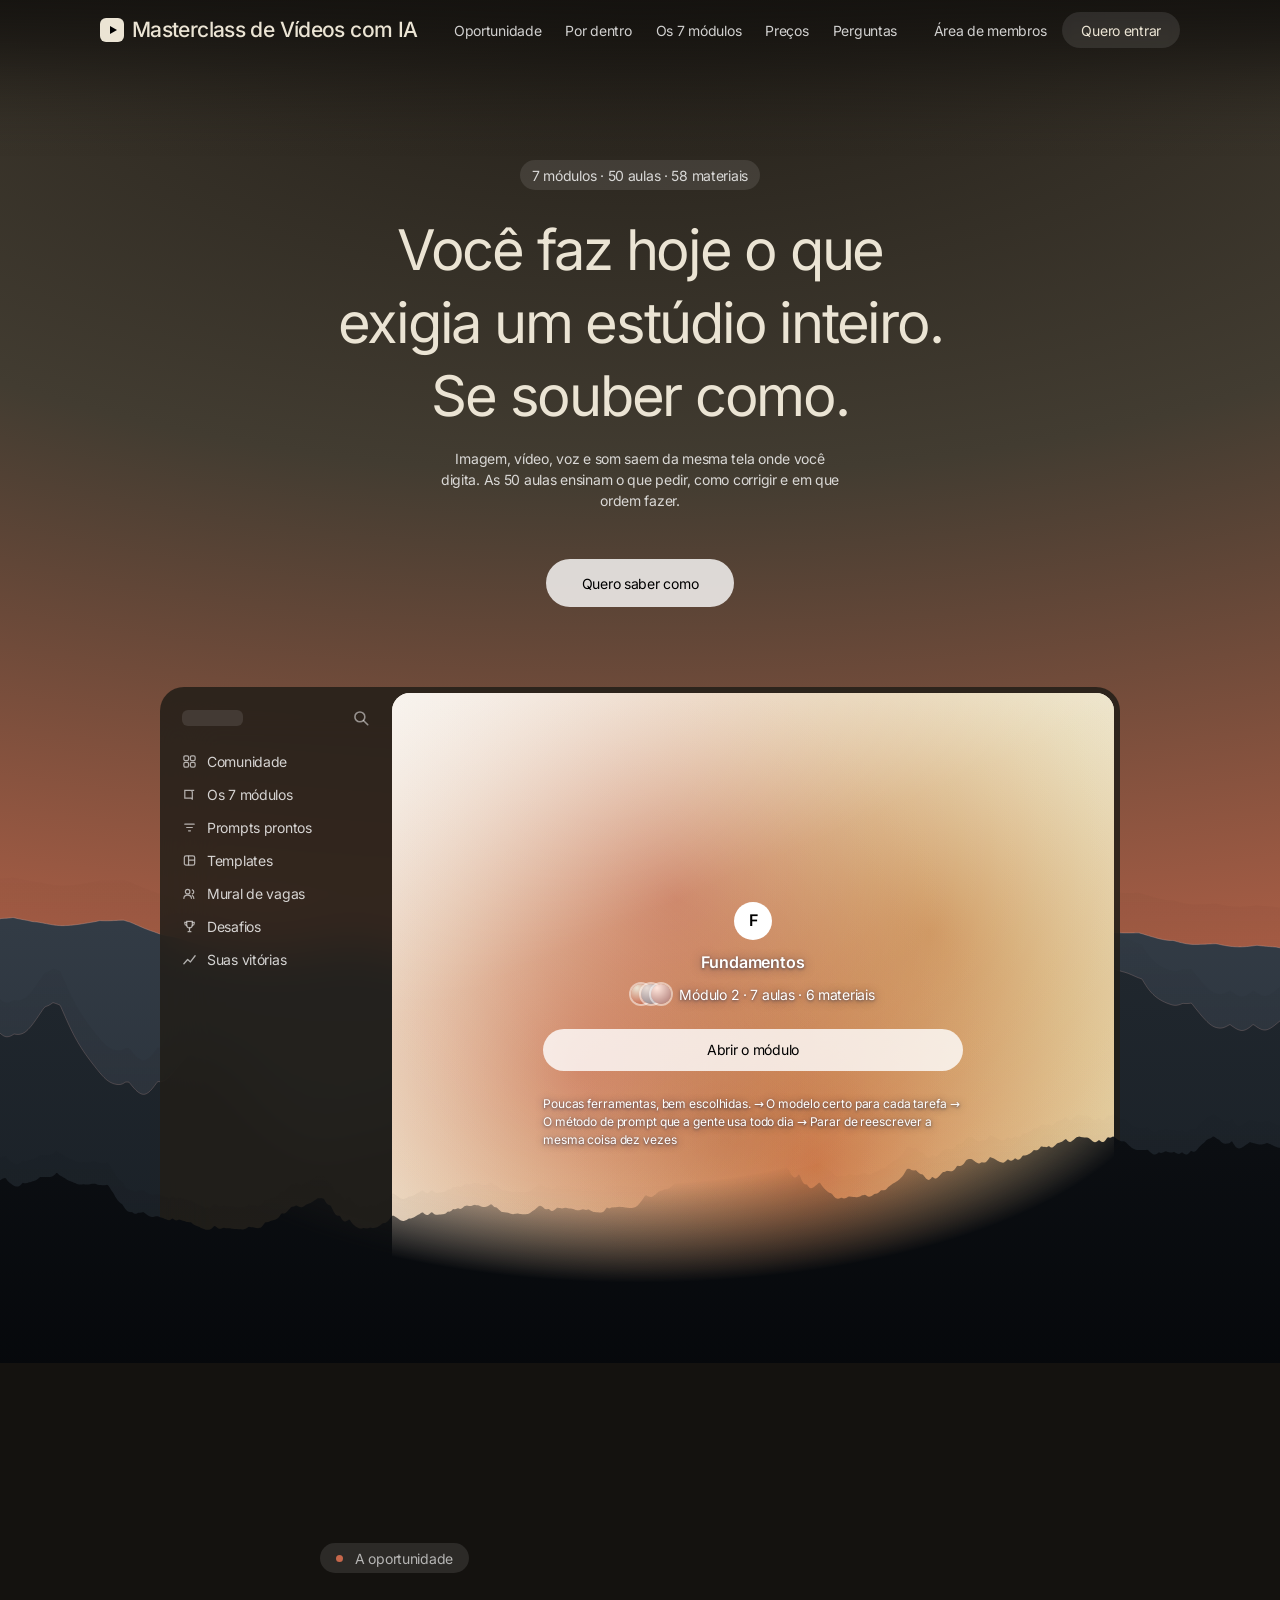
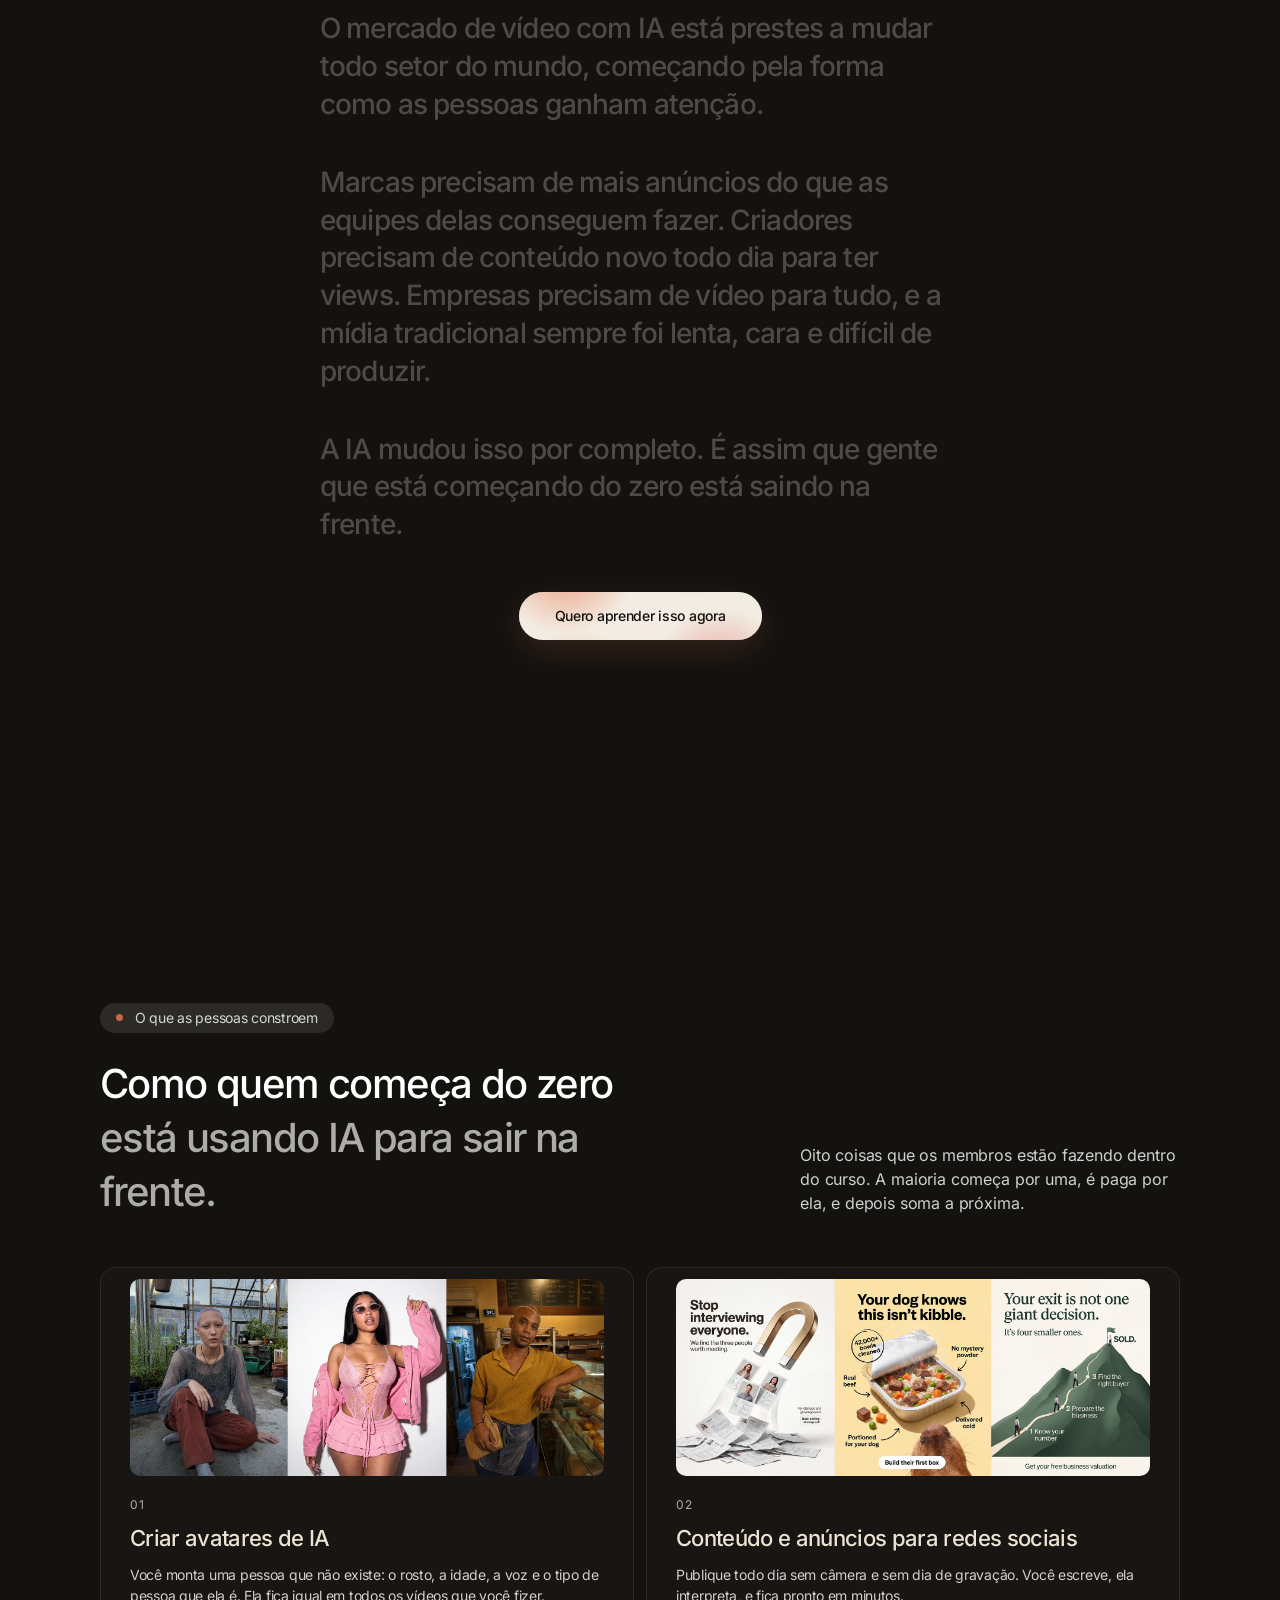
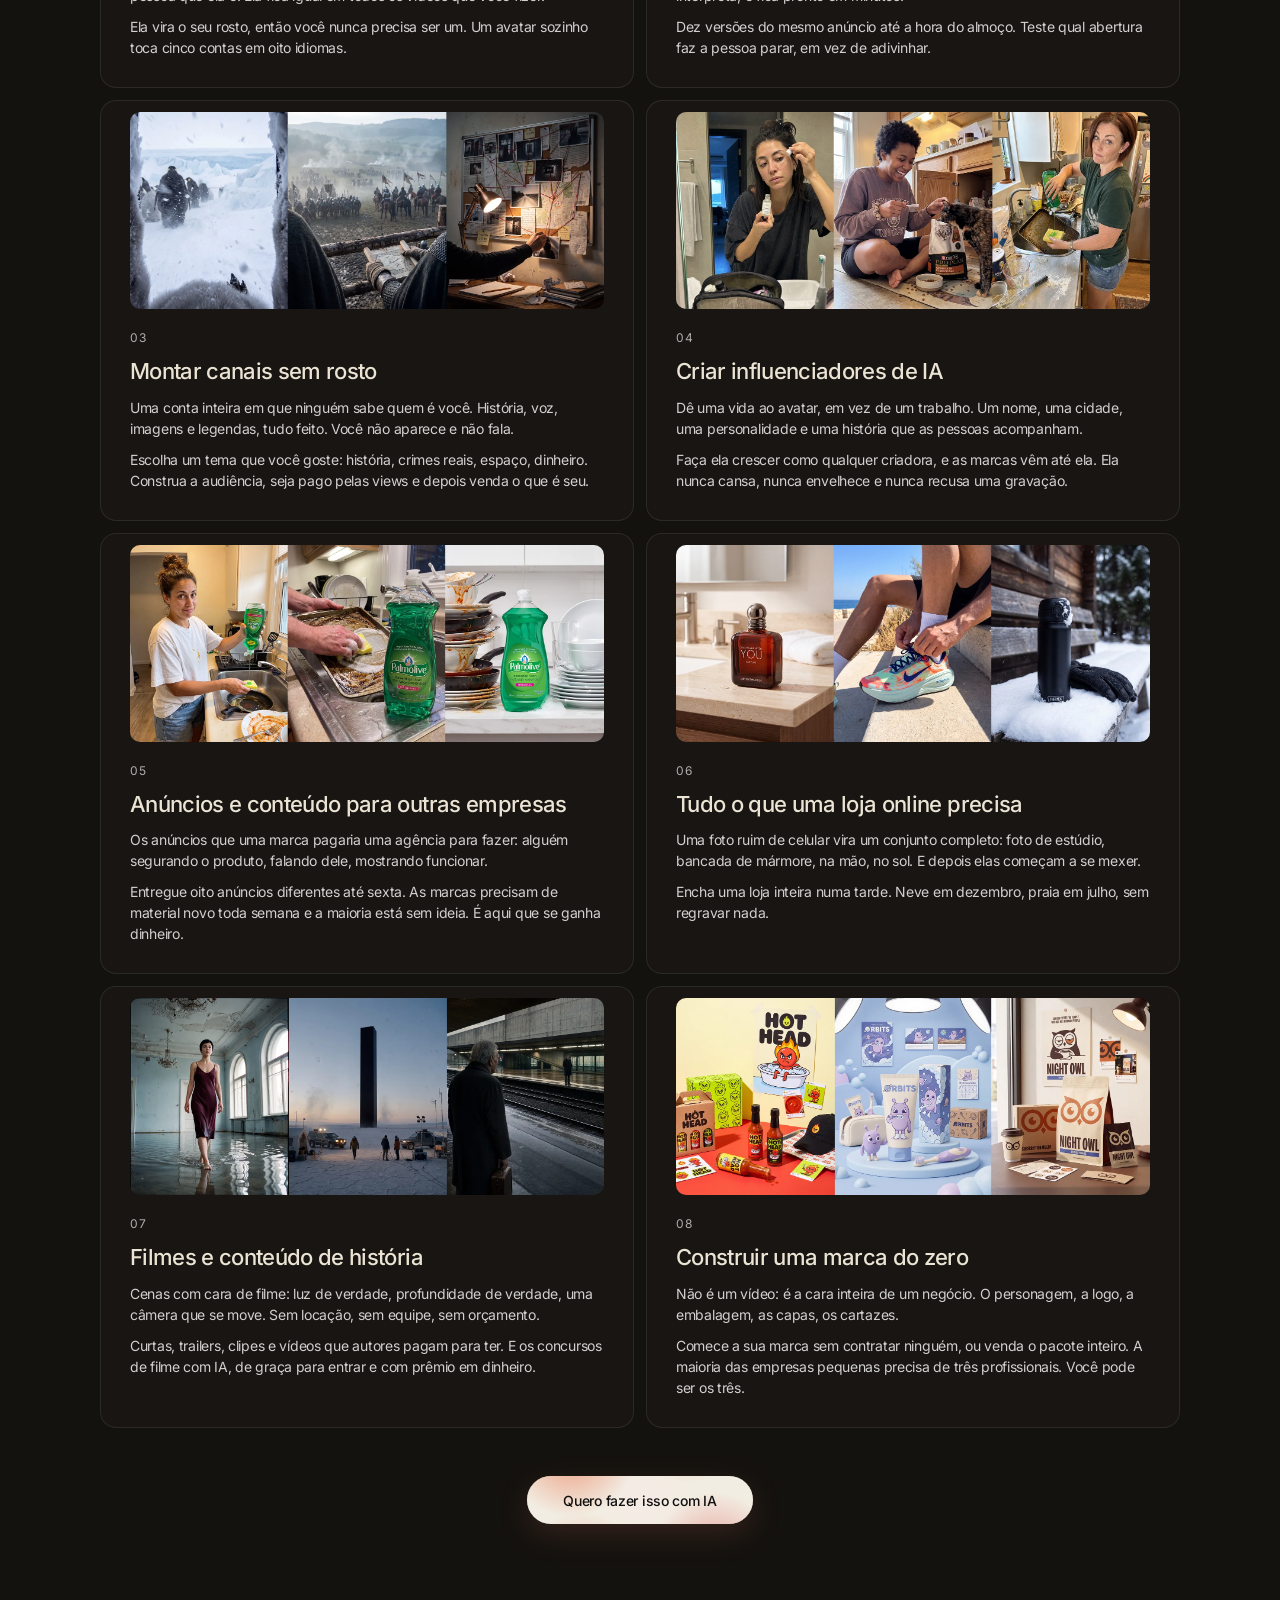
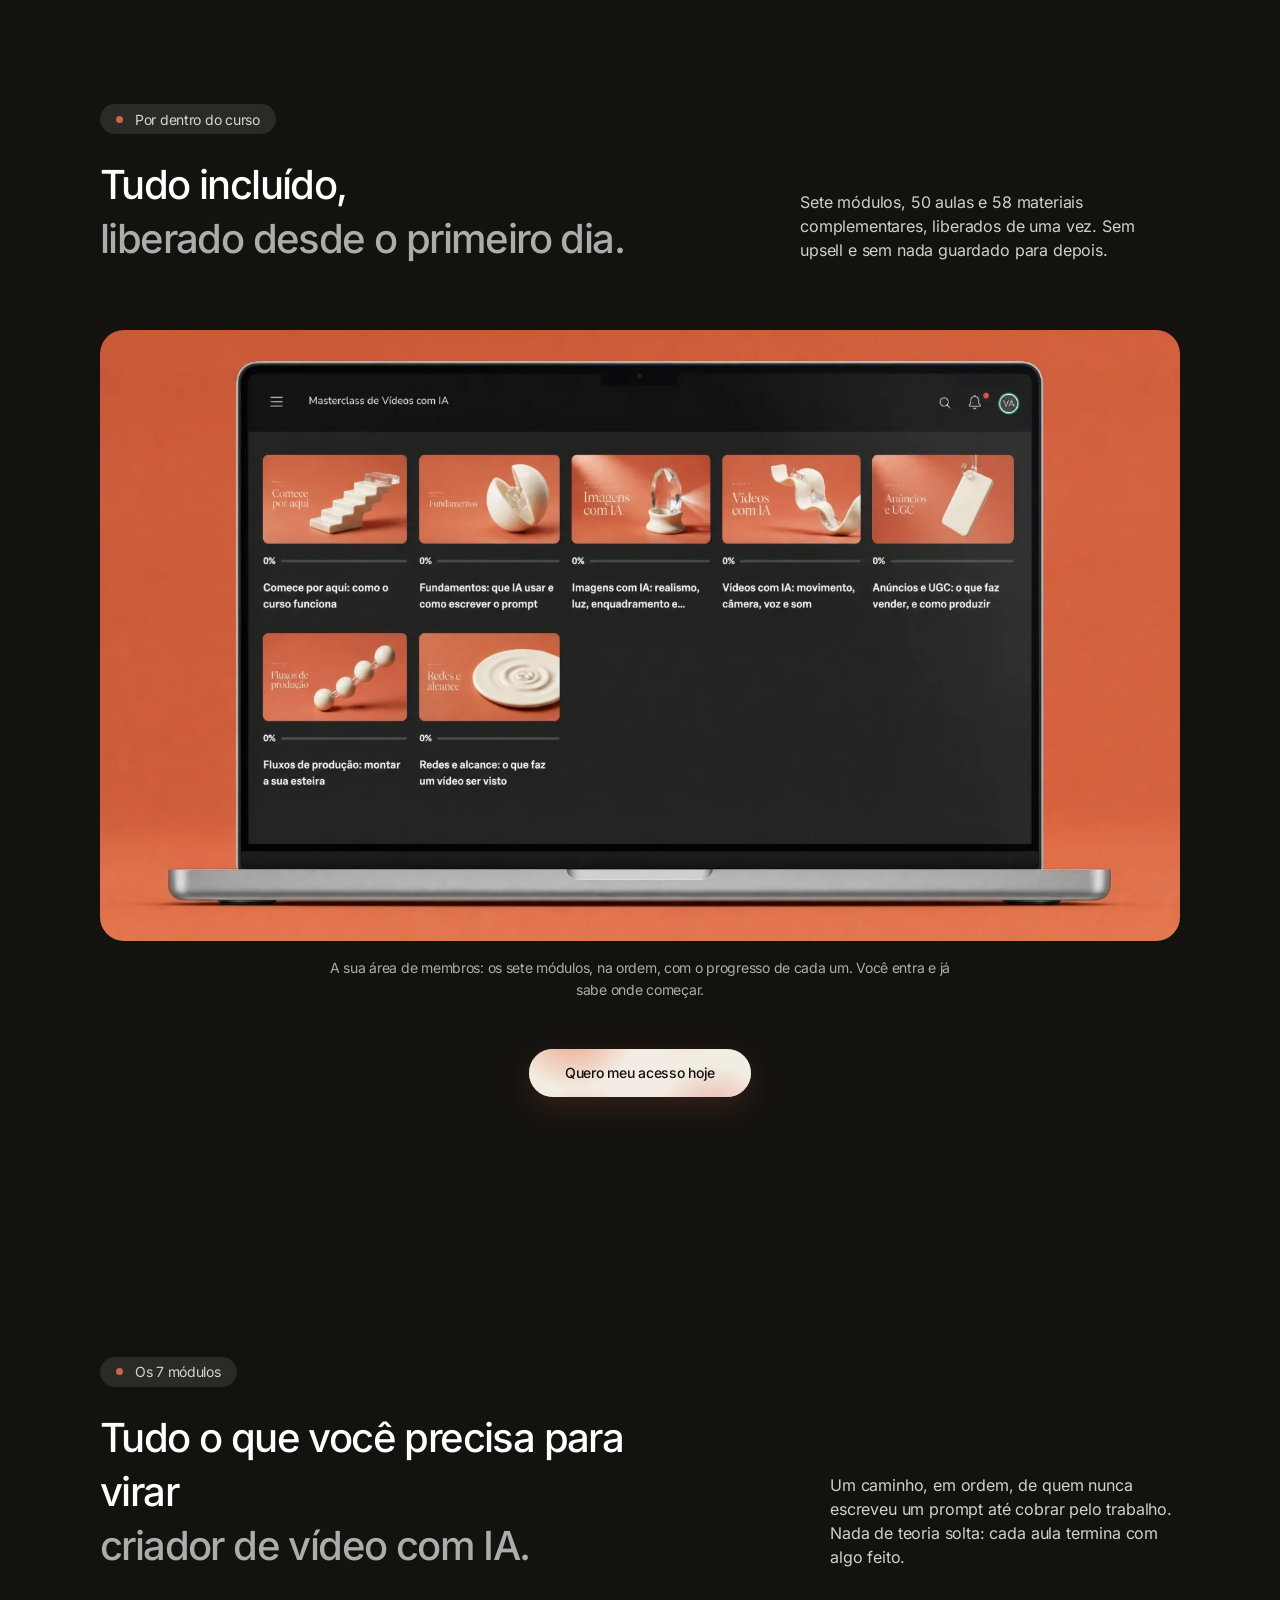
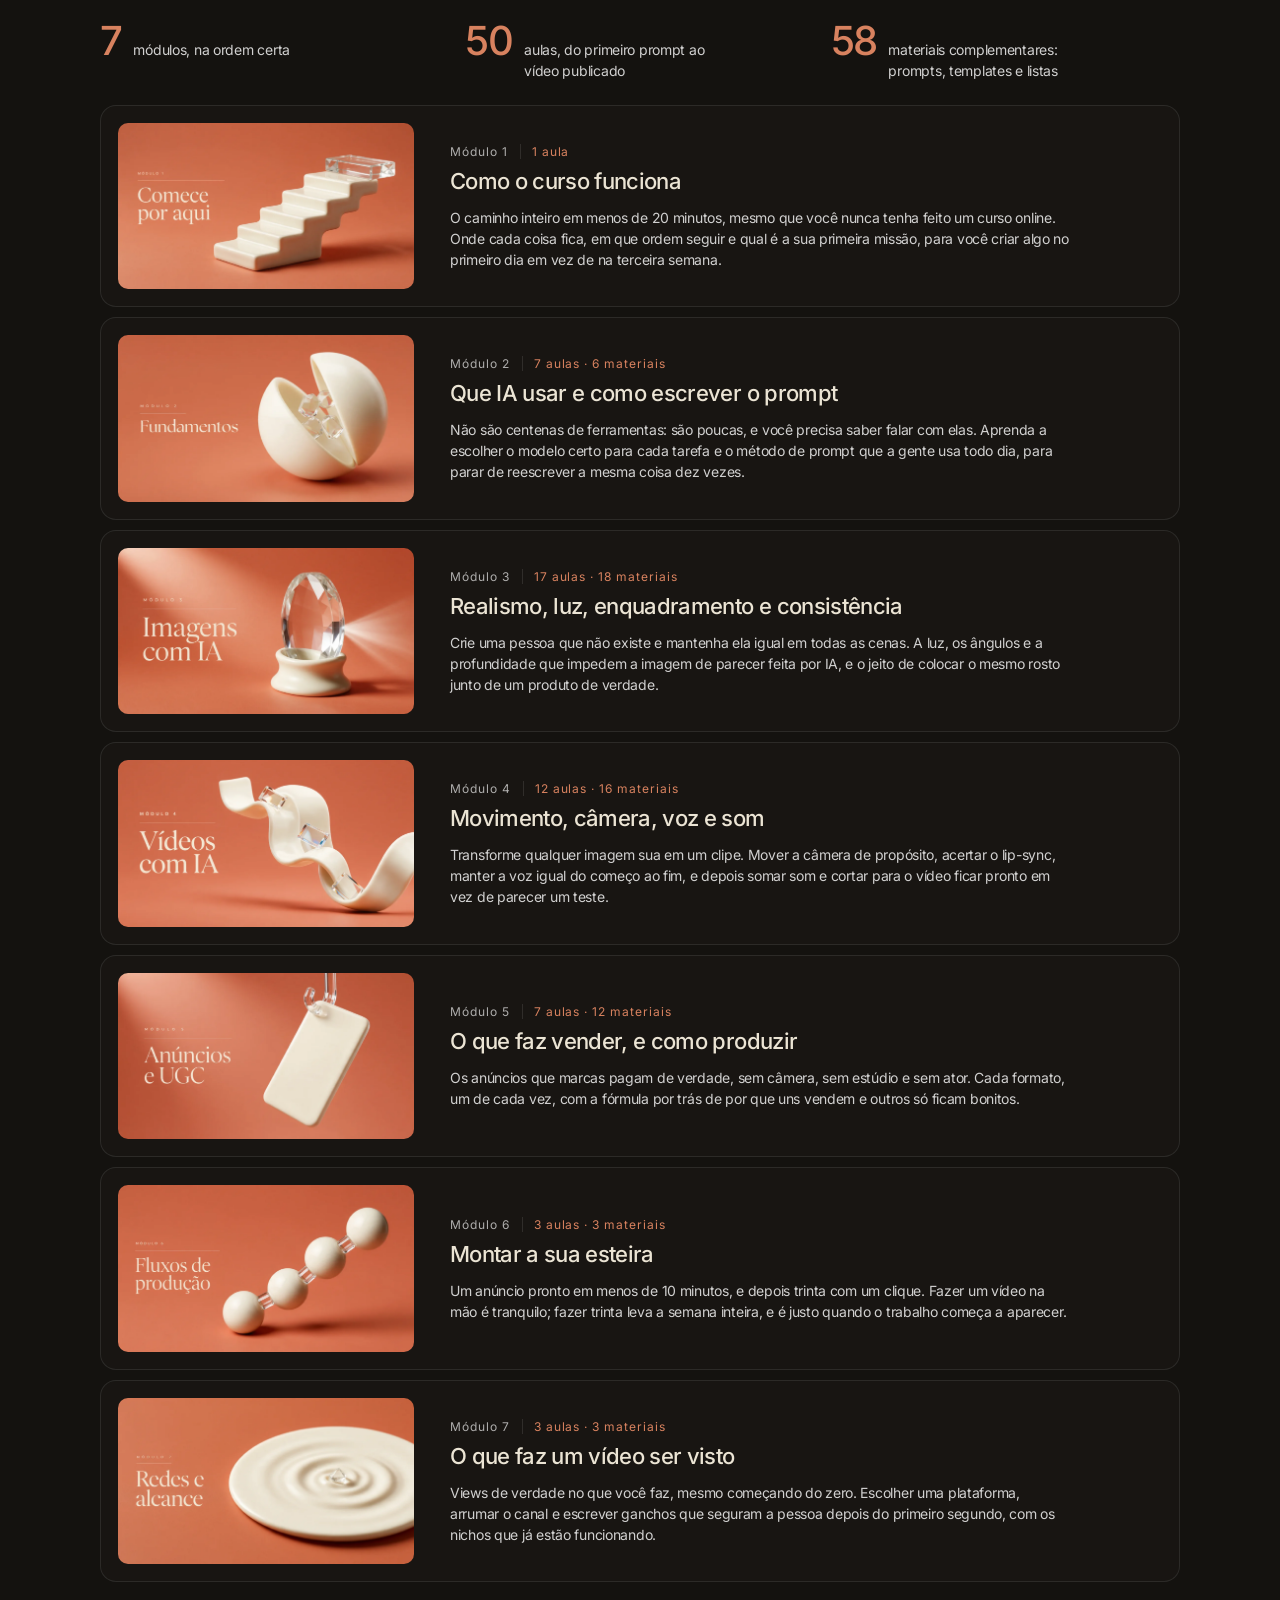
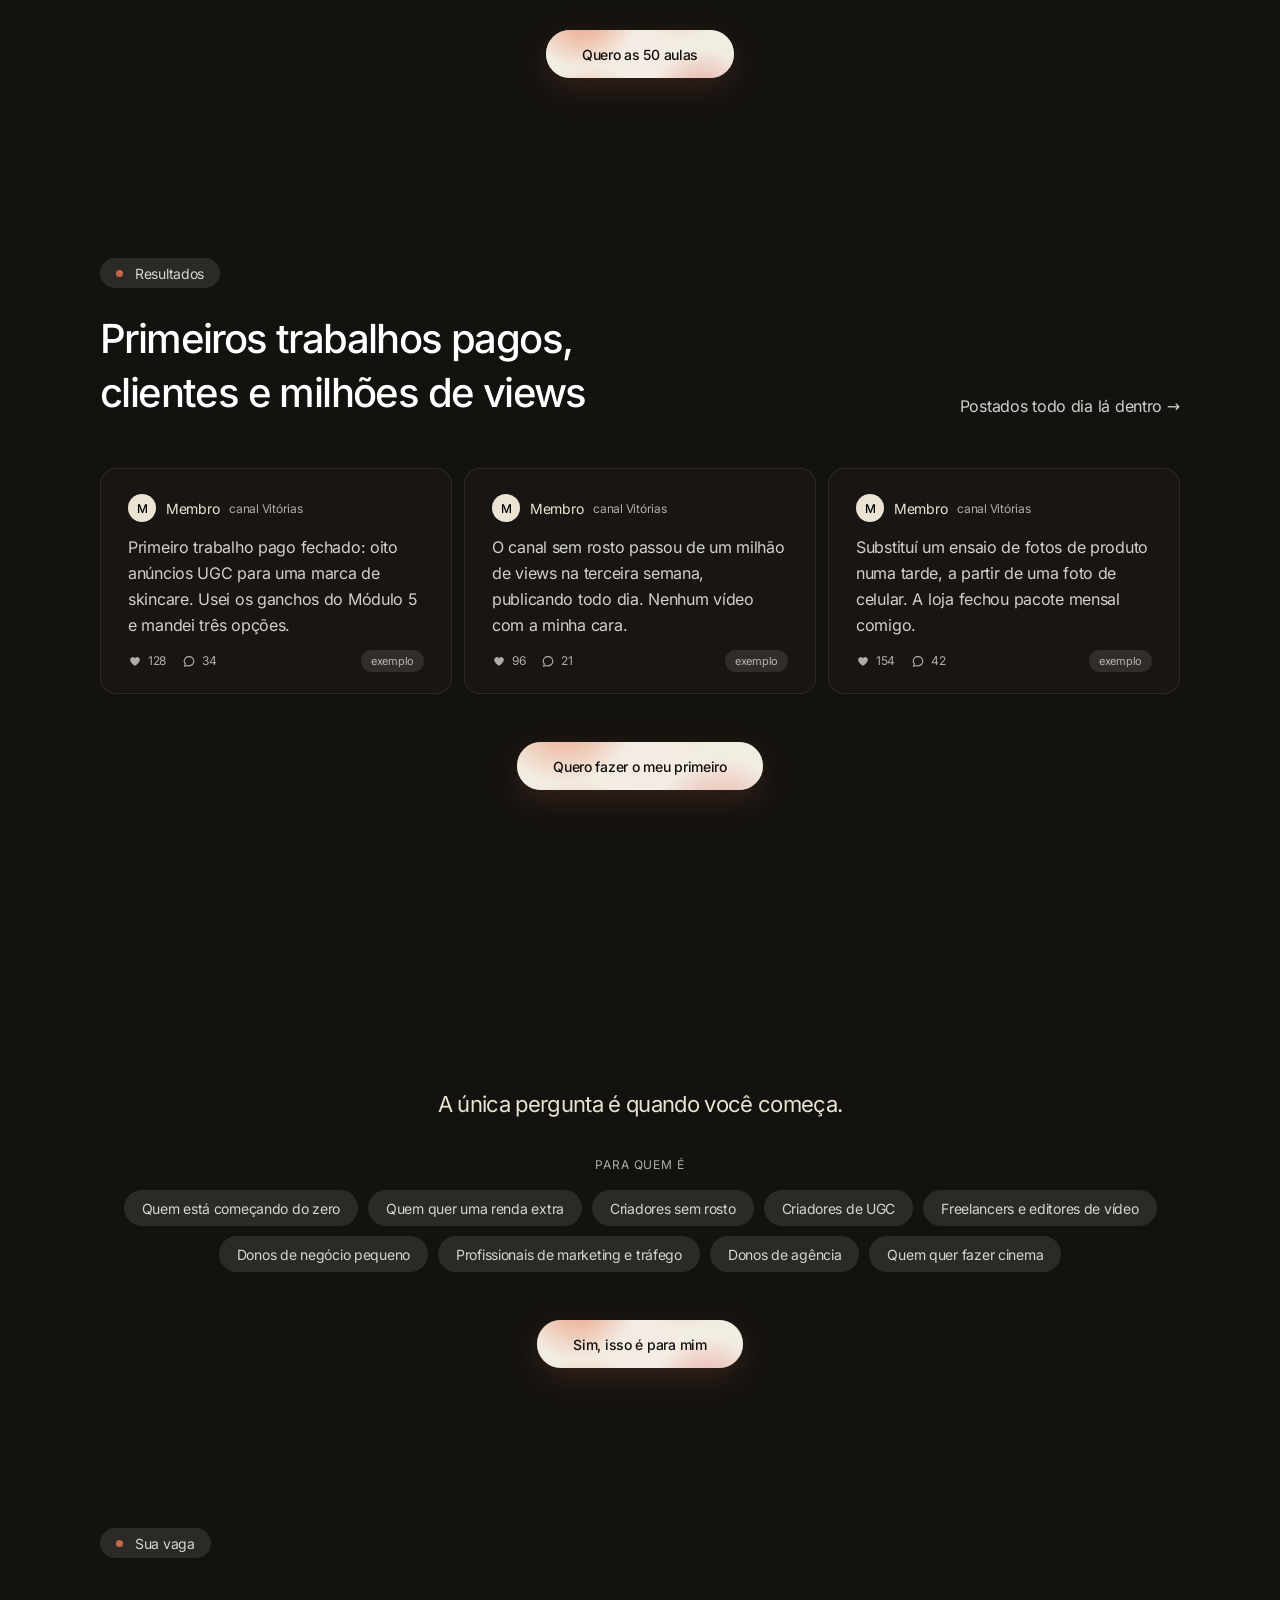
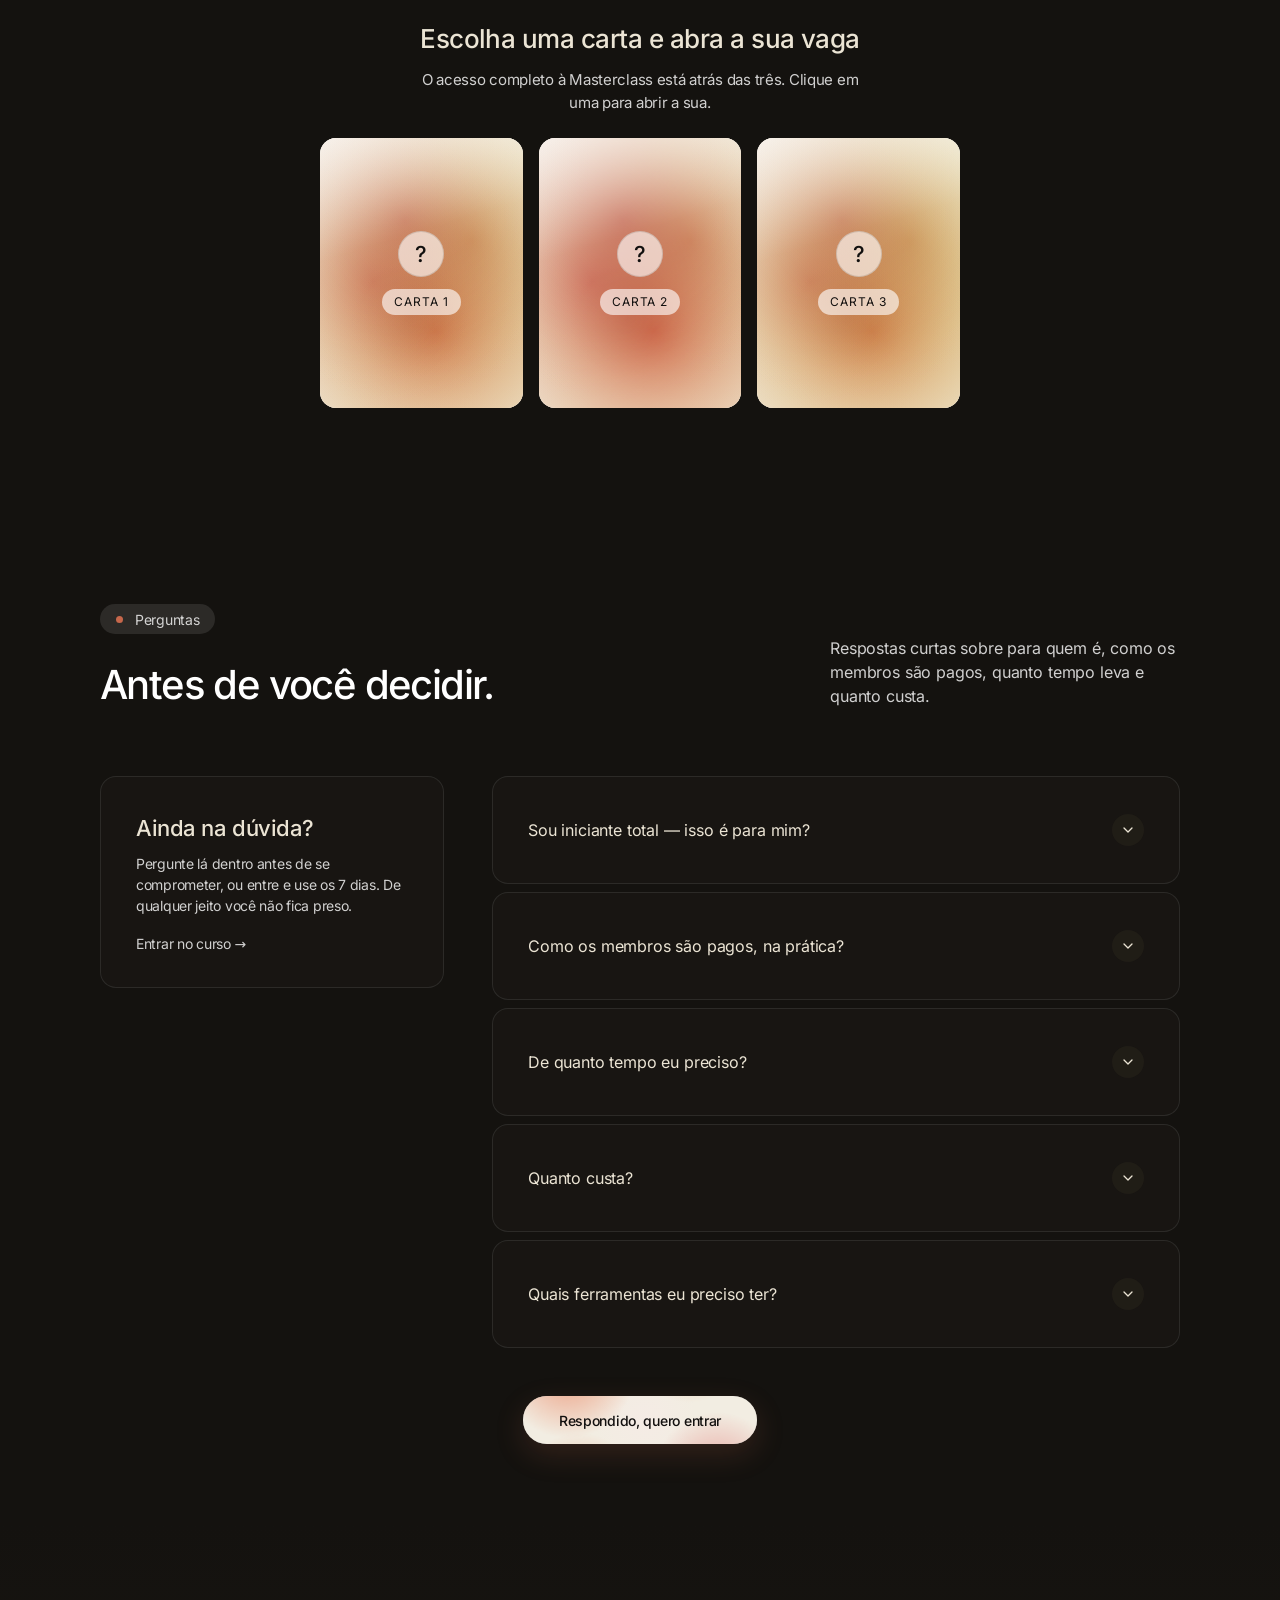
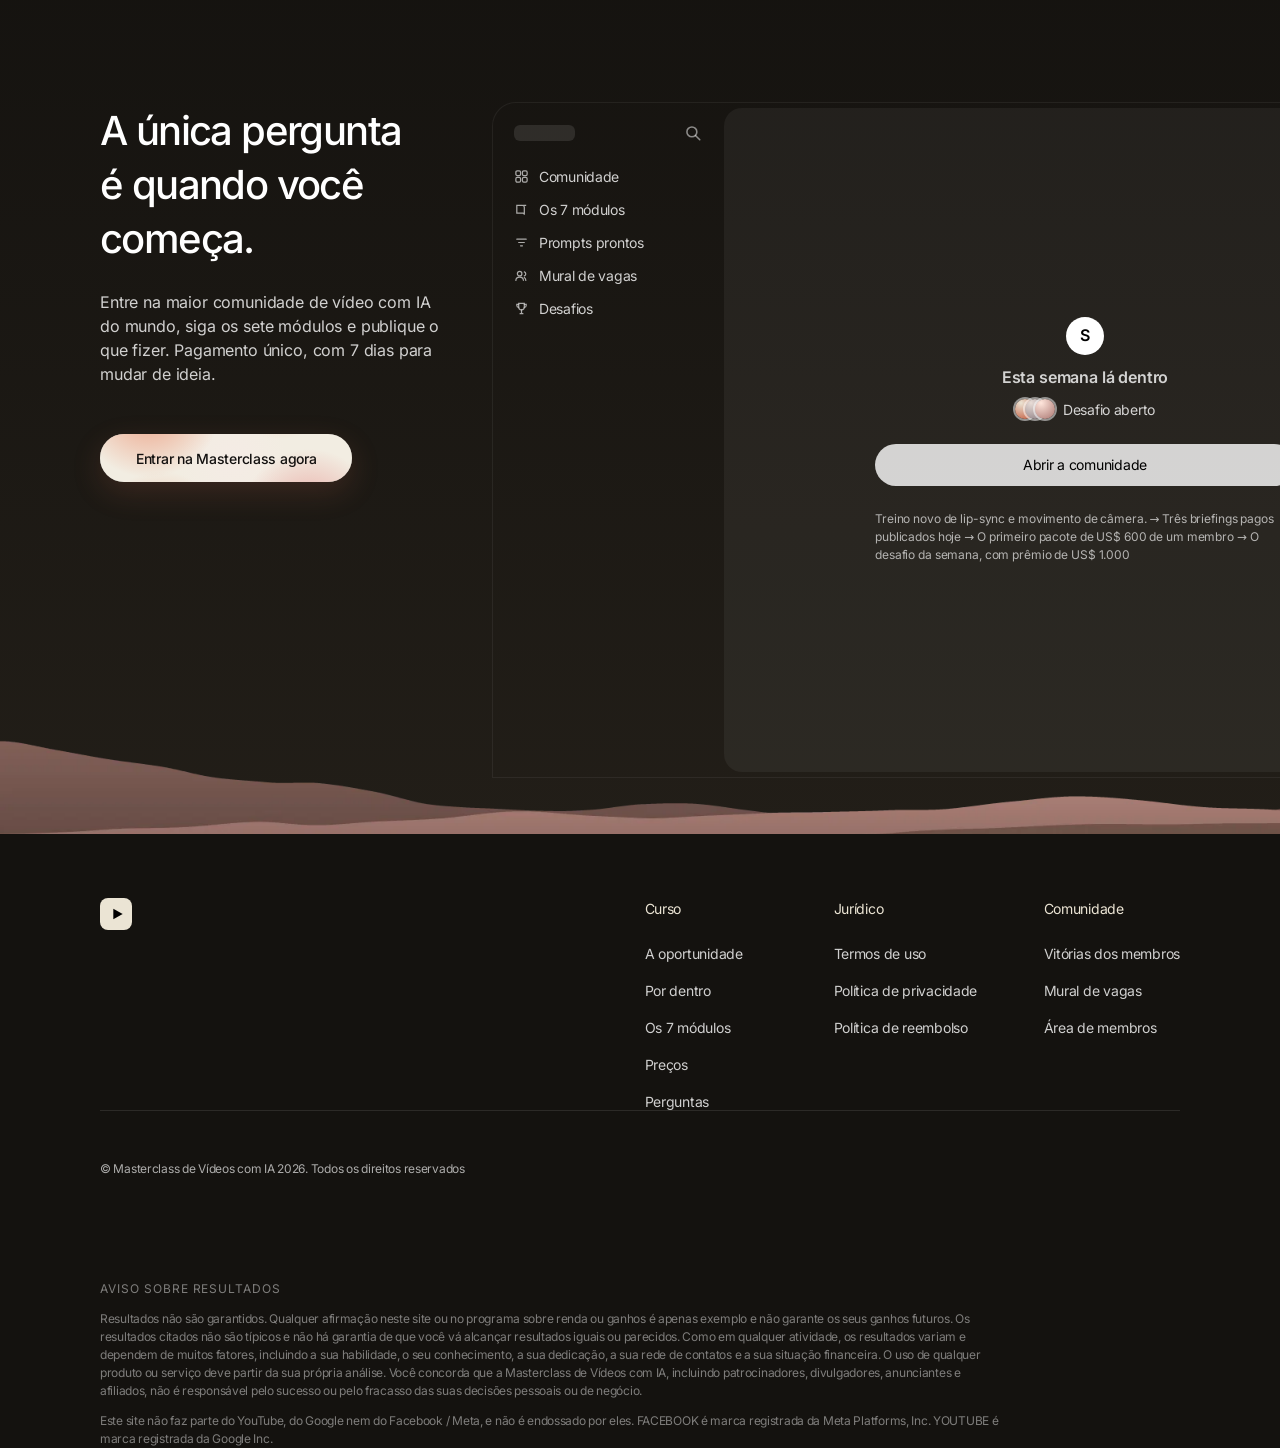
==== commit 527a69e9: "A malha viva entra na família da marca Os cinco matizes da malha (214 azul, 268 violeta, 158 verde, " ====
--- a/index.html
+++ b/index.html
@@ -141,21 +141,21 @@
               <a class="preview__cta" href="#pricing" tabindex="-1">Abrir o módulo</a>
               <p class="preview__desc">Poucas ferramentas, bem escolhidas. &rarr; O modelo certo para cada tarefa &rarr; O método de prompt que a gente usa todo dia &rarr; Parar de reescrever a mesma coisa dez vezes</p>
             </div>
-            <div class="preview" data-tint="96">
+            <div class="preview" data-tint="10">
               <span class="preview__av">I</span>
               <p class="preview__name">Imagens com IA</p>
               <p class="preview__meta"><span class="preview__faces"><i></i><i></i><i></i></span>Módulo 3 &middot; 17 aulas &middot; 18 materiais</p>
               <a class="preview__cta" href="#pricing" tabindex="-1">Abrir o módulo</a>
               <p class="preview__desc">Realismo, luz, enquadramento e consistência. &rarr; A luz e os ângulos que tiram a cara de IA &rarr; A mesma pessoa em todas as cenas &rarr; O mesmo rosto junto de um produto de verdade</p>
             </div>
-            <div class="preview" data-tint="-52">
+            <div class="preview" data-tint="-18">
               <span class="preview__av">V</span>
               <p class="preview__name">Vídeos com IA</p>
               <p class="preview__meta"><span class="preview__faces"><i></i><i></i><i></i></span>Módulo 4 &middot; 12 aulas &middot; 16 materiais</p>
               <a class="preview__cta" href="#pricing" tabindex="-1">Abrir o módulo</a>
               <p class="preview__desc">Movimento, câmera, voz e som. &rarr; Mover a câmera de propósito &rarr; Lip-sync e a mesma voz do começo ao fim &rarr; Som e corte até o vídeo ficar pronto</p>
             </div>
-            <div class="preview" data-tint="150">
+            <div class="preview" data-tint="-9">
               <span class="preview__av">A</span>
               <p class="preview__name">Anúncios e UGC</p>
               <p class="preview__meta"><span class="preview__faces"><i></i><i></i><i></i></span>Módulo 5 &middot; 7 aulas &middot; 12 materiais</p>
--- a/style.css
+++ b/style.css
@@ -112,10 +112,12 @@
    legible over anything that scrolls beneath them. */
 .nav::before {
   content: ""; position: absolute; z-index: -1; left: 0; right: 0; top: -42px; height: 204px;
-  background: linear-gradient(#000 0%, #000 2%, rgba(0, 0, 0, 0.98) 10%, rgba(0, 0, 0, 0.918) 20.4%,
-    rgba(0, 0, 0, 0.835) 28.6%, rgba(0, 0, 0, 0.698) 38.8%, rgba(0, 0, 0, 0.52) 49%,
-    rgba(0, 0, 0, 0.333) 59.2%, rgba(0, 0, 0, 0.19) 69.4%, rgba(0, 0, 0, 0.082) 79.6%,
-    rgba(0, 0, 0, 0.02) 89.8%, rgba(0, 0, 0, 0) 98%);
+  /* o véu da barra acompanha o chão: preto puro aqui vira uma faixa fria
+     por cima de um céu quente */
+  background: linear-gradient(#14120F 0%, #14120F 2%, rgba(20, 18, 15, 0.98) 10%, rgba(20, 18, 15, 0.918) 20.4%,
+    rgba(20, 18, 15, 0.835) 28.6%, rgba(20, 18, 15, 0.698) 38.8%, rgba(20, 18, 15, 0.52) 49%,
+    rgba(20, 18, 15, 0.333) 59.2%, rgba(20, 18, 15, 0.19) 69.4%, rgba(20, 18, 15, 0.082) 79.6%,
+    rgba(20, 18, 15, 0.02) 89.8%, rgba(20, 18, 15, 0) 98%);
   pointer-events: none;
 }
 .nav__bar {
@@ -362,7 +364,7 @@
 .app__main {
   position: relative; overflow: hidden;
   border-radius: 18px;
-  background: #F2F5FF;
+  background: #F2EDE2;
   display: grid; place-items: center;
 }
 .app__mesh {
@@ -1147,7 +1149,7 @@
 .close {
   position: relative; overflow: hidden;
   height: 910px;
-  background: linear-gradient(#000000 0%, var(--char) 100%);
+  background: linear-gradient(#14120F 0%, var(--char) 100%);
 }
 .close__shell { position: relative; z-index: 3; padding-top: 180px; }
 .close__copy { width: 344px; }
@@ -1175,7 +1177,7 @@
 }
 
 /* ══════════════════════════════════════════════════════════ footer ══════ */
-.foot { background: #000; }
+.foot { background: #14120F; }   /* era #000: o rodapé é a mesma superfície do chão */
 .foot__grid {
   display: grid; grid-template-columns: 1fr auto;
   padding-top: 64px; height: 460px;
@@ -1656,6 +1658,31 @@
   --rose:       #C6674B;   /* o degradê do topo termina na cor do curso */
   --ui-blue:    #C6674B;   /* as telas do produto usam a cor da marca */
 }
+
+/* ══════════════════════════ o chão: tirar o azul, aquecer o preto ══════
+   O degradê do topo saía de #1B2228 (matiz 208) e passava por #353F44
+   (matiz 200) antes de virar terracota. Azul de verdade não era: a
+   saturação dos dois é 13 e 15, contra 123 do terracota. Frio demais para
+   ser neutro, fraco demais para ser cor — ao lado do laranja lia como
+   sujeira, não como céu.
+   As duas paradas passam a ser o chão NOITE da marca, na mesma luminância
+   de antes (30 e 60, contra 33 e 60), com a matiz atravessada para o lado
+   quente (40). O céu continua sendo céu: só amanhece em vez de entardecer.
+   Assim o azul da série (#5B7FA6) fica livre para o cargo que ele tem na
+   marca — acento, um elemento por tela, nunca superfície.
+   O preto também sai: #000000 é neutro, e neutro endurece terracota. */
+:root {
+  --char:  #221E18;   /* era #1B2228 — o chão noite da marca */
+  --slate: #423C31;   /* era #353F44 — noite, clareado até a luminância antiga */
+
+  --sc-canvas:     #14120F;                  /* era #000000 */
+  --sc-accent-ink: #23201A;                  /* era #000000: a tinta da marca, não preto puro */
+  --fill-card:     rgba(20, 18, 15, 0.85);   /* era rgba(15, 15, 15, …) */
+  --fill-raise:    rgba(34, 30, 24, 0.85);   /* era rgba(23, 23, 23, …) */
+
+  /* a profundidade era azul: matiz 220 em TODA sombra da página */
+  --sc-shadow-color: 20 40% 2%;
+}
 .pill i, .label i { background: var(--brand); }
 .tab__bar i { background: linear-gradient(90deg, rgba(198, 103, 75, 0), var(--brand)); }
 .tick { background: var(--brand-soft); color: var(--brand-lift); }
@@ -1877,13 +1904,13 @@
   content: ""; position: absolute; z-index: -1;
   top: 50%; left: 50%; width: 118%; aspect-ratio: 1;
   transform: translate(-50%, -50%) rotate(0deg);
-  background-color: #F2F4FF;
+  background-color: #F2EDE2;
   background-image:
-    radial-gradient(34% 34% at 24% 32%, hsla(214, 80%, 70%, 0.95), hsla(214, 80%, 70%, 0) 72%),
-    radial-gradient(30% 30% at 68% 22%, hsla(268, 76%, 74%, 0.92), hsla(268, 76%, 74%, 0) 72%),
-    radial-gradient(32% 32% at 78% 70%, hsla(158, 62%, 74%, 0.90), hsla(158, 62%, 74%, 0) 72%),
-    radial-gradient(30% 30% at 28% 76%, hsla(326, 80%, 76%, 0.90), hsla(326, 80%, 76%, 0) 72%),
-    radial-gradient(26% 26% at 52% 50%, hsla(196, 50%, 94%, 0.88), hsla(196, 50%, 94%, 0) 72%);
+    radial-gradient(34% 34% at 24% 32%, hsla(16, 74%, 70%, 0.95), hsla(16, 74%, 70%, 0) 72%),
+    radial-gradient(30% 30% at 68% 22%, hsla(26, 68%, 74%, 0.92), hsla(26, 68%, 74%, 0) 72%),
+    radial-gradient(32% 32% at 78% 70%, hsla(4, 62%, 75%, 0.90), hsla(4, 62%, 75%, 0) 72%),
+    radial-gradient(30% 30% at 28% 76%, hsla(20, 70%, 76%, 0.90), hsla(20, 70%, 76%, 0) 72%),
+    radial-gradient(26% 26% at 52% 50%, hsla(22, 44%, 93%, 0.88), hsla(22, 44%, 93%, 0) 72%);
   animation: btn-mesh 26s linear infinite;
 }
 @keyframes btn-mesh {
@@ -1986,7 +2013,7 @@
 /* o verso é a mesma malha viva do painel do topo: um <canvas> por carta, cada
    um com o seu deslocamento de matiz, para as três nunca ficarem iguais */
 .pcard__back {
-  background: #F2F5FF;
+  background: #F2EDE2;
   box-shadow: inset 0 0 0 1px rgba(255, 255, 255, 0.4);
   color: #12100F;
 }
